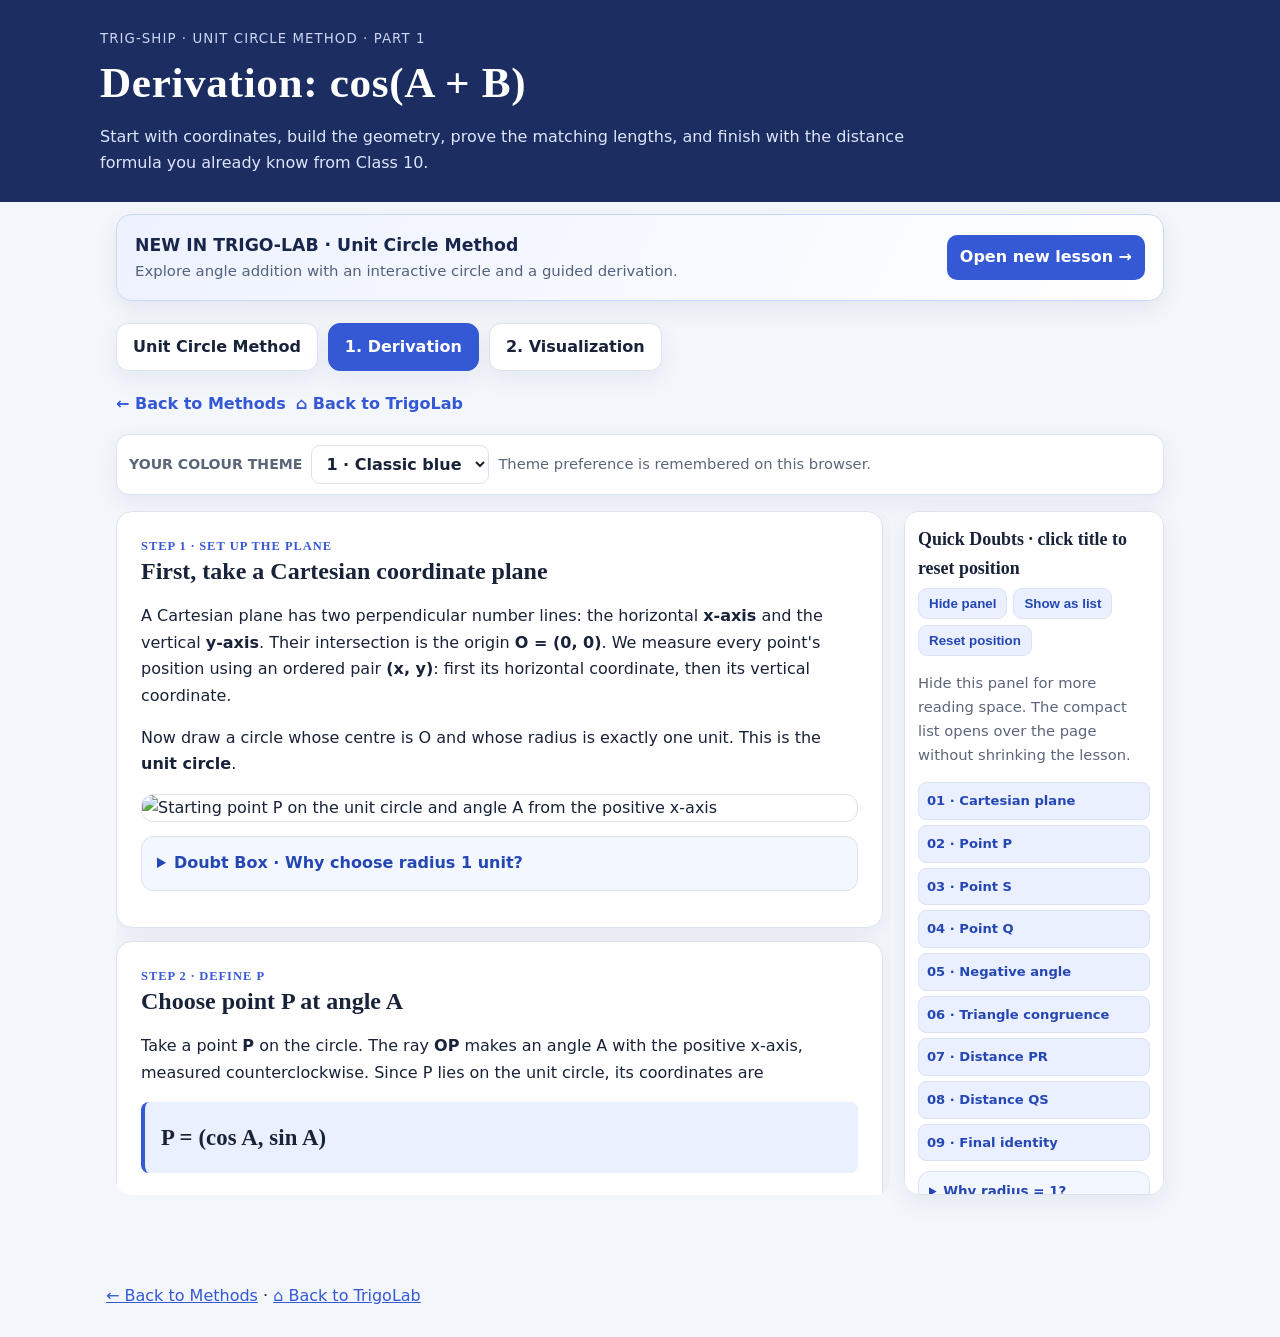
==== index.html @ 7667c270 "Add Unit Circle Method entry to TrigoLab" ====
<!doctype html><html lang="en"><head><meta charset="utf-8"><meta name="viewport" content="width=device-width,initial-scale=1"><title>Trig-Ship | Derivation of cos(A+B)</title><style>
:root{--ink:#182238;--muted:#5b667a;--line:#dce3ee;--blue:#3558d4;--red:#b51f3b;--green:#16864b;--gold:#bd8200;--paper:#fff;--bg:#f3f6fb}*{box-sizing:border-box}body{margin:0;background:var(--bg);color:var(--ink);font:16px/1.65 system-ui,Segoe UI,Arial,sans-serif}header{background:#111b31;color:white;padding:25px max(18px,calc((100vw - 1080px)/2))}header small{color:#cbd7f2;letter-spacing:.08em;text-transform:uppercase}h1{font-size:clamp(1.8rem,4vw,2.7rem);line-height:1.15;margin:7px 0}header p{max-width:850px;color:#dce5fb;margin-bottom:0}main{max-width:1080px;margin:auto;padding:22px 16px 60px}.nav{display:flex;gap:10px;flex-wrap:wrap;margin:0 0 20px}.nav a{padding:10px 16px;border:1px solid var(--line);border-radius:12px;background:white;color:var(--ink);text-decoration:none;font-weight:750}.nav a.active{background:var(--blue);color:white;border-color:var(--blue)}.panel,.step{background:white;border:1px solid var(--line);border-radius:16px;padding:clamp(16px,3vw,24px);margin:14px 0;box-shadow:0 5px 20px #15264b08}.step h2,.panel h2{margin:0 0 8px;line-height:1.3}.eyebrow{color:var(--blue);font-weight:800;font-size:.78rem;letter-spacing:.08em;text-transform:uppercase}.muted{color:var(--muted)}.formula{font:600 clamp(1.08rem,2.5vw,1.42rem)/1.9 Cambria,Georgia,serif;background:#f7f9fd;border-left:4px solid var(--blue);padding:14px 16px;border-radius:8px;overflow-wrap:anywhere;word-break:normal;white-space:normal;letter-spacing:.005em}.img{width:100%;height:auto;display:block;border:1px solid var(--line);border-radius:12px;margin:14px 0;background:white}.doubt{border:1px solid #e3bd55;border-radius:12px;margin:12px 0;background:#fffaf0;overflow:hidden}.doubt summary{padding:13px 15px;cursor:pointer;font-weight:800;color:#755000}.doubt .answer{padding:0 15px 15px}.doubt .answer p:first-child{margin-top:0}.tag{display:inline-block;padding:2px 8px;border-radius:7px;font-size:.82rem;font-weight:800;background:#eaf0ff;color:#2547b4}.grid{display:grid;grid-template-columns:1fr 1fr;gap:14px}.proof{background:#f5f8ff;border:1px solid #dce5ff;border-radius:12px;padding:15px;margin:12px 0}.good{color:#08743b;font-weight:800}.warning{background:#fff5f5;border-left:4px solid var(--red);padding:12px 15px;border-radius:8px}.next{display:flex;justify-content:space-between;gap:10px;flex-wrap:wrap;margin-top:18px}.next a{color:var(--blue);font-weight:800}.small{font-size:.92rem}@media(max-width:700px){.grid{grid-template-columns:1fr}}

/* User-selectable palettes */
:root{--bg:#f3f6fb;--paper:#fff;--ink:#182238;--muted:#5b667a;--line:#dce3ee;--accent:#3558d4;--accent-soft:#eaf0ff;--accent-ink:#2547b4;--panel-shadow:0 8px 26px #15264b10;--blue:var(--accent);--red:#b51f3b;--green:#16864b;--gold:#bd8200}
:root[data-theme="ocean"]{--bg:#edf7fb;--paper:#fff;--ink:#123042;--muted:#4b6978;--line:#cfe5ee;--accent:#087eaa;--accent-soft:#e0f5fb;--accent-ink:#075c7c;--panel-shadow:0 8px 26px #075c7c10;--blue:var(--accent);--red:#b34d73;--green:#087eaa;--gold:#b16b18}
:root[data-theme="forest"]{--bg:#f0f7f0;--paper:#fff;--ink:#20362a;--muted:#5c7162;--line:#d4e5d6;--accent:#25834a;--accent-soft:#e5f5e9;--accent-ink:#176536;--panel-shadow:0 8px 26px #17653610;--blue:var(--accent);--red:#9d3542;--green:#25834a;--gold:#b67c12}
:root[data-theme="sunset"]{--bg:#fff5ef;--paper:#fff;--ink:#422b27;--muted:#82645b;--line:#f0d8cc;--accent:#c85b36;--accent-soft:#fff0e7;--accent-ink:#963e22;--panel-shadow:0 8px 26px #963e2210;--blue:var(--accent);--red:#b64040;--green:#a85b20;--gold:#c18400}
:root[data-theme="violet"]{--bg:#f6f1ff;--paper:#fff;--ink:#2d2542;--muted:#716487;--line:#e1d7f4;--accent:#7851c8;--accent-soft:#f0e9ff;--accent-ink:#5634a0;--panel-shadow:0 8px 26px #5634a010;--blue:var(--accent);--red:#b04475;--green:#37824e;--gold:#b67b12}
:root[data-theme="midnight"]{--bg:#101827;--paper:#182337;--ink:#edf3ff;--muted:#a9b8d0;--line:#2e405d;--accent:#79a5ff;--accent-soft:#22395d;--accent-ink:#c8dcff;--panel-shadow:0 8px 26px #0005}
body{background:var(--bg);color:var(--ink)}
h1,h2,.eyebrow,.step .kicker{font-family:"Engravers MT",Georgia,serif}
header h1{letter-spacing:.015em}
.panel,.step,.card,.nav a{background:var(--paper);border-color:var(--line);box-shadow:var(--panel-shadow)}
header{background:color-mix(in srgb,var(--accent) 30%,#111b31)}
.nav a.active{background:var(--accent);border-color:var(--accent)}
.formula,.proof{background:var(--accent-soft);border-color:var(--line);color:var(--ink)}
.doubt{background:color-mix(in srgb,var(--accent-soft) 55%,var(--paper));border-color:var(--line)}
.doubt summary{color:var(--accent-ink)}
.muted,.small,.foot{color:var(--muted)}
.formula,.proof,.eq,.control{background:var(--accent-soft);border-color:var(--line);color:var(--ink)}
.tag,.nav a.active{background:var(--accent);border-color:var(--accent);color:white}
.formula{border-left-color:var(--accent)}
a{color:var(--accent)}
.themebar{display:flex;align-items:center;gap:9px;flex-wrap:wrap;margin:0 0 16px;padding:10px 12px;border:1px solid var(--line);border-radius:13px;background:var(--paper);box-shadow:var(--panel-shadow)}
.themebar label{font-size:.88rem;font-weight:800;color:var(--muted)}
.themebar select{background:var(--paper);color:var(--ink);border:1px solid var(--line);border-radius:9px;padding:8px 10px;font:inherit;font-weight:700}
.theme-dots{display:flex;gap:6px}
.theme-dot{width:20px;height:20px;border-radius:50%;border:2px solid var(--line);display:inline-block}
:root[data-theme="midnight"] header{background:#090f1b}
.doubt{background:color-mix(in srgb,var(--accent-soft) 55%,var(--paper));border-color:var(--line)}
.doubt summary{color:var(--accent-ink)}
@media(prefers-reduced-motion:no-preference){.panel,.step,.card,button,.nav a{transition:background .18s ease,border-color .18s ease,transform .18s ease}.nav a:hover{transform:translateY(-1px)}}

.lesson-layout{display:grid;grid-template-columns:minmax(0,1fr) 260px;gap:14px;align-items:start;margin-top:14px}
.lesson-chat{max-height:min(76vh,900px);overflow-y:auto;overscroll-behavior:contain;scroll-behavior:smooth;padding:0 7px 8px 0;border-radius:15px}
.lesson-chat .step{margin:0 0 13px;box-shadow:var(--panel-shadow)}
.quick-doubts{position:sticky;top:12px;background:var(--paper);border:1px solid var(--line);border-radius:15px;padding:13px;box-shadow:var(--panel-shadow);max-height:76vh;overflow-y:auto}
.quick-doubts h2{font-size:1.12rem;margin:0 0 4px;cursor:pointer}.doubt-tools{display:flex;gap:6px;flex-wrap:wrap;margin:0 0 8px}.doubt-tools button,.doubt-restore{border:1px solid var(--line);background:var(--accent-soft);color:var(--accent-ink);padding:7px 10px;border-radius:9px;font-weight:800;cursor:pointer}.doubt-restore{position:fixed;right:16px;top:12px;z-index:30;width:42px;height:42px;font-size:26px;line-height:1;padding:0;box-shadow:0 5px 22px #0002}.doubt-restore-menu{position:fixed;right:16px;top:60px;z-index:31;background:var(--paper);border:1px solid var(--line);border-radius:12px;padding:8px;box-shadow:var(--panel-shadow)}.doubt-restore-menu button{border:0;background:var(--accent-soft);color:var(--accent-ink);font-weight:800;padding:10px 12px;border-radius:8px;cursor:pointer;white-space:nowrap}.quick-doubts.is-hidden{display:none}.lesson-layout:has(.quick-doubts.is-hidden){grid-template-columns:minmax(0,1fr)}.lesson-layout:has(.quick-doubts.is-hidden) .lesson-chat{max-height:none;overflow:visible;padding-right:0}.quick-doubts.is-list{position:fixed;right:16px;bottom:62px;top:auto;z-index:19;width:min(320px,calc(100vw - 32px));max-height:65vh;box-shadow:0 12px 38px #0003}.quick-doubts.is-list .jump-links{grid-template-columns:1fr 1fr}.quick-doubts.is-list .doubt{display:none}
.quick-doubts .jump-links{display:grid;gap:5px;margin:10px 0}
.quick-doubts .jump-links a{display:block;text-decoration:none;background:var(--accent-soft);color:var(--accent-ink);border:1px solid var(--line);padding:7px 8px;border-radius:8px;font-size:.82rem;font-weight:800}
.quick-doubts .doubt{margin:8px 0}
.quick-doubts .doubt summary{padding:9px 10px;font-size:.84rem}
.quick-doubts .doubt .answer{padding:0 10px 10px;font-size:.88rem}
@media(max-width:850px){.lesson-layout{grid-template-columns:1fr}.lesson-chat{max-height:72vh}.quick-doubts{position:static;max-height:none}}

/* Study-note styling: clear algebra rules and blue identity underlines */
.identity-used{ text-decoration-line:underline; text-decoration-color:#69bfff; text-decoration-thickness:3px; text-underline-offset:5px; text-decoration-skip-ink:none; border-radius:2px; }
.identity-note{margin:10px 0 14px;padding:12px 15px;background:linear-gradient(90deg,#eaf7ff,#f8fcff);border:1px solid #b9e4ff;border-left:4px solid #62bfff;border-radius:10px;color:#173c58;line-height:1.55}
.identity-note strong{color:#12527e}.identity-note .rule{display:block;margin-top:5px;font-family:Cambria,Georgia,serif;font-size:1.08rem;font-weight:700}
.study-note{margin:10px 0;padding:12px 15px;background:var(--accent-soft);border:1px solid var(--line);border-radius:10px;line-height:1.6}
.study-note strong{display:block;margin-bottom:3px}
@media(prefers-color-scheme:dark){.identity-note{background:#142b3a;color:#e6f6ff;border-color:#285875}.identity-note strong{color:#9bdcff}}


/* V16: compact expandable identity notes inside the explanation flow */
.identity-toggle{margin:10px 0 14px;border:1px solid #b9e4ff;border-left:4px solid #62bfff;border-radius:10px;background:linear-gradient(90deg,#eef8ff,#fbfdff);color:#173c58;overflow:hidden}
.identity-toggle>summary{cursor:pointer;list-style:none;padding:11px 14px;font-weight:750;color:#12527e;display:flex;align-items:center;gap:8px}
.identity-toggle>summary::-webkit-details-marker{display:none}
.identity-toggle>summary::before{content:'＋';display:inline-grid;place-items:center;width:1.3em;height:1.3em;border-radius:50%;background:#d8f0ff;color:#12527e;font-size:.9em;flex:0 0 auto}
.identity-toggle[open]>summary::before{content:'−'}
.identity-toggle .identity-content{padding:0 14px 13px;line-height:1.55}
.identity-toggle .rule{display:block;margin:4px 0 6px;font-family:Cambria,Georgia,serif;font-size:1.08rem;font-weight:700}
@media(prefers-color-scheme:dark){.identity-toggle{background:#142b3a;color:#e6f6ff;border-color:#285875}.identity-toggle>summary{color:#9bdcff}.identity-toggle>summary::before{background:#21465d;color:#9bdcff}}
.one-pair-demo{display:inline-flex;align-items:baseline;gap:.12em;padding:0 .12em;border-radius:4px;position:relative;cursor:help;white-space:nowrap}
.one-pair-demo .one-term{position:relative;display:inline-block;border-radius:3px;transition:background .15s, color .15s}
.one-pair-demo:hover .one-term,.one-pair-demo:focus .one-term{background:#dff3ff;color:#123b58;outline:1px solid #76c8f4}
.one-pair-demo::after{content:' ';position:absolute;left:.1em;right:.1em;top:-.24em;height:.18em;border-top:1px solid #52aee8;border-left:1px solid #52aee8;border-right:1px solid #52aee8;border-radius:5px 5px 0 0;opacity:0;pointer-events:none;transition:opacity .15s}
.one-pair-demo:hover::after,.one-pair-demo:focus::after{opacity:1}
.one-pair-hint{display:none;font-size:.82rem;color:#28668d;margin-left:.4em}
.one-pair-demo:hover + .one-pair-hint,.one-pair-demo:focus + .one-pair-hint{display:inline}
@media(prefers-color-scheme:dark){.one-pair-demo:hover .one-term,.one-pair-demo:focus .one-term{background:#23485e;color:#e6f6ff}.one-pair-demo::after{border-color:#8ed7ff}}

</style></head><body><header><small>Trig-Ship · Unit Circle Method · Part 1</small><h1>Derivation: cos(A + B)</h1><p>Start with coordinates, build the geometry, prove the matching lengths, and finish with the distance formula you already know from Class 10.</p></header><div style="max-width:1080px;margin:0 auto;padding:12px 16px 0"><a href="trigship_unit_circle_method/index.html" style="display:flex;align-items:center;justify-content:space-between;gap:14px;flex-wrap:wrap;padding:16px 18px;border:1px solid #c9d7ff;border-radius:15px;background:linear-gradient(115deg,#edf2ff,#fff);color:#17264a;text-decoration:none;box-shadow:0 8px 24px #15264b12"><span><strong style="display:block;font-size:1.08rem">NEW IN TRIGO-LAB · Unit Circle Method</strong><span style="display:block;color:#52617d;font-size:.93rem">Explore angle addition with an interactive circle and a guided derivation.</span></span><span style="background:#3558d4;color:#fff;border-radius:10px;padding:9px 13px;font-weight:800;white-space:nowrap">Open new lesson →</span></a></div><main><nav class="nav"><a href="../index.html">Unit Circle Method</a><a class="active" href="index.html">1. Derivation</a><a href="../visualization/index.html">2. Visualization</a></nav><div style="display:flex;gap:10px;flex-wrap:wrap;margin:12px 0 16px"><a href="../index.html" style="font-weight:800;text-decoration:none">← Back to Methods</a><a href="../../index.html" style="font-weight:800;text-decoration:none">⌂ Back to TrigoLab</a></div><div class="themebar" role="group" aria-label="Choose website colour theme"><label for="themeSelect">YOUR COLOUR THEME</label><select id="themeSelect"><option value="classic">1 · Classic blue</option><option value="ocean">2 · Ocean</option><option value="forest">3 · Forest</option><option value="sunset">4 · Sunset</option><option value="violet">5 · Violet</option></select><span class="muted small">Theme preference is remembered on this browser.</span></div>
<div class="lesson-layout"><div class="lesson-chat" aria-label="Scrollable derivation explanation"><section class="step" id="step-1"><div class="eyebrow">Step 1 · Set up the plane</div><h2>First, take a Cartesian coordinate plane</h2><p>A Cartesian plane has two perpendicular number lines: the horizontal <b>x-axis</b> and the vertical <b>y-axis</b>. Their intersection is the origin <b>O = (0, 0)</b>. We measure every point's position using an ordered pair <b>(x, y)</b>: first its horizontal coordinate, then its vertical coordinate.</p><p>Now draw a circle whose centre is O and whose radius is exactly one unit. This is the <b>unit circle</b>.</p><img class="img" src="images/01-start.png" alt="Starting point P on the unit circle and angle A from the positive x-axis"><details class="doubt"><summary>Doubt Box · Why choose radius 1 unit?</summary><div class="answer"><p>For an angle θ, the right-triangle definitions are</p><div class="formula">cos θ = adjacent side / hypotenuse<br>sin θ = opposite side / hypotenuse</div><p>On a circle, the radius is the hypotenuse of the right triangle formed by a point and its perpendicular projection onto the x-axis. If we choose radius r = 1, then</p><div class="formula">cos θ = x / 1 = x &nbsp; and &nbsp; sin θ = y / 1 = y</div><p>So the point on the circle can be written directly as <b>(cos θ, sin θ)</b>. If the radius were 5, for example, the point would instead have coordinates (5 cos θ, 5 sin θ); we would need to divide by 5 to recover sine and cosine. Choosing 1 removes that extra factor and makes calculations simpler. The radius is not required to be 1 for trigonometry to exist; it is chosen because it makes the coordinate connection especially clean.</p></div></details></section>
<section class="step" id="step-2"><div class="eyebrow">Step 2 · Define P</div><h2>Choose point P at angle A</h2><p>Take a point <b>P</b> on the circle. The ray <b>OP</b> makes an angle A with the positive x-axis, measured counterclockwise. Since P lies on the unit circle, its coordinates are</p><div class="formula">P = (cos A, sin A)</div><p>That means its horizontal position is cos A and its vertical position is sin A.</p></section>
<section class="step" id="step-3"><div class="eyebrow">Step 3 · Define S</div><h2>The reference point S = (1, 0)</h2><p>Let S be the point where the circle meets the positive x-axis. It is one radius to the right of the origin. Therefore its coordinates are <b>S = (1, 0)</b>. Its angle from the positive x-axis is 0°.</p><div class="formula">S = (cos 0°, sin 0°) = (1, 0)</div><details class="doubt"><summary>Doubt Box · Why is S's coordinate (1, 0)?</summary><div class="answer"><p>S is on the horizontal axis, so its vertical coordinate is 0. It is exactly one radius to the right of O, and the radius is 1, so its horizontal coordinate is 1. Hence S = (1, 0).</p></div></details></section>
<section class="step" id="step-4"><div class="eyebrow">Step 4 · Add angle B</div><h2>Rotate from ray OP by another angle B</h2><p>Starting from ray OP, turn farther counterclockwise through angle B. The new ray makes total angle <b>A + B</b> with the positive x-axis. Call its point on the circle <b>Q</b>.</p><img class="img" src="images/02-add-Q.png" alt="Point Q on the circle at angle A plus B"><div class="formula">Q = (cos(A + B), sin(A + B))</div><details class="doubt"><summary>Doubt Box · Why does Q use A + B?</summary><div class="answer"><p>The first turn from the x-axis to OP is A. The second turn starts at OP and adds B more. The total turn from the x-axis is therefore A + B. Every point on the unit circle at angle θ has coordinates (cos θ, sin θ), so substituting θ = A + B gives Q = (cos(A+B), sin(A+B)). This is the coordinate definition of Q, not yet the addition formula we are trying to prove.</p></div></details></section>
<section class="step" id="step-5"><div class="eyebrow">Read the diagram · 03 — Why the angle is −B</div><h2>Define R by turning clockwise through B</h2><p>From the positive x-axis, turn clockwise by angle B. Clockwise angles are negative under the usual convention, so this ray has angle <b>−B</b>. Let its point on the circle be <b>R</b>.</p><img class="img" src="images/06-user-angle-map.png" alt="Points P Q R and S, with angles A, B and negative B marked"><div class="formula">R = (cos(−B), sin(−B)) = (cos B, −sin B)</div><p class="muted">The last equality uses the even/odd properties: cosine does not change sign when the angle changes sign, while sine does.</p><p><b>Read the marked diagram:</b> the red clockwise arc is not decoration. It records the direction from the positive x-axis to OR. Because that turn is clockwise, its signed angle is −B; therefore R lies at the reflected angle below the x-axis, with coordinates (cos B, −sin B).</p><details class="doubt"><summary>Doubt Box · Why use −B here?</summary><div class="answer"><p>We need the angle between OP and OR to be A + B. OP points at angle A, while OR points at angle −B. The angular separation is A − (−B) = A + B. This makes the angle between OP and OR match the angle between OQ and OS, which is (A+B) − 0 = A+B. That matching angle is the key to proving the triangles congruent.</p></div></details></section>
<section class="step" id="angle-map"><div class="eyebrow">Read the angle map</div><h2>One picture, four important points</h2>
<p>This is the marked diagram for the same construction. The centre is always <b>O = (0, 0)</b>.</p>
<img class="img" src="images/03-angles-and-shaded-angle.png" alt="Annotated unit circle showing P, Q, R, S and angles A, B and negative B" style="display:block;width:100%;height:auto;max-width:1000px;margin:16px auto;border:1px solid var(--line);border-radius:12px">
<ul><li><b>Blue/green A:</b> start at the positive x-axis and turn anticlockwise by A to reach P.</li><li><b>Red −B direction:</b> from the positive x-axis turn clockwise by B to reach R. So the signed angle is −B.</li><li><b>Q:</b> turn anticlockwise by A, then continue by B. The final angle is A+B.</li><li><b>Coordinates follow the points:</b> P = (cos A, sin A), Q = (cos(A+B), sin(A+B)), and R = (cos(−B), sin(−B)).</li></ul>
<p class="muted">The arcs show direction and angle; the radius lines show which point belongs to each angle. Keep these two ideas separate while reading the diagram.</p>

<section class="step" id="step-6"><div class="eyebrow">Step 6 · Apply the distance formula</div><h2>Find the square of PR</h2><img class="img" src="images/04-distance-construction.png" alt="The same unit circle highlighting chord PR in yellow and chord QS in red"><p>In this diagram, the <b>yellow segment PR</b> and the <b>red segment QS</b> are the two lengths we compare. The yellow triangle is OPR and the red triangle is OQS. The blue hatching is only a visual highlight; we do not calculate its area.</p><p>For points (x₁, y₁) and (x₂, y₂), the squared-distance formula is:</p><div class="formula">d² = (x₂ − x₁)² + (y₂ − y₁)²</div><div class="study-note"><strong>How to read this formula</strong>Subtract the x-coordinates and square the result. Then subtract the y-coordinates and square that result. Add the two squares. Because we need to compare PR and QS, we use squared lengths directly—no square roots are needed.</div><p>Because the triangles prove that <b>PR = QS</b>, their squares are also equal: <b>PR² = QS²</b>. So we can work entirely with squared lengths. No square-root sign is needed anywhere in this derivation.</p><p>Here P = (cos A, sin A) and R = (cos B, −sin B). Therefore</p><div class="formula">PR² = (cos A − cos B)² + (sin A + sin B)²</div><p>Expand both squares:</p><div class="identity-note"><strong>Identity used · Square of a difference</strong><span class="rule">(a − b)² = a² − 2ab + b²</span><span>Here, a = cos A and b = cos B.</span></div><details class="identity-toggle"><summary>Identity used · Square of a sum (click to expand)</summary><div class="identity-content"><span class="rule">(a + b)² = a² + 2ab + b²</span><span>Here, a = sin A and b = sin B. Open this only when you need to check how the middle term +2ab appears.</span></div></details><div class="formula">= cos²A − 2cosA cosB + cos²B<br>+ sin²A + 2sinA sinB + sin²B</div><div class="identity-note"><strong>Identity used · Pythagorean identity</strong><span class="rule">sin²θ + cos²θ = 1</span><span>For angle A, cos²A + sin²A = 1. For angle B, cos²B + sin²B = 1. The light-blue underlines mark exactly the two groups being replaced by 1.</span></div><div class="formula">PR² = <span class="identity-used">(cos²A + sin²A)</span> + <span class="identity-used">(cos²B + sin²B)</span><br>− 2cosA cosB + 2sinA sinB<br>= <span class="one-pair-demo" tabindex="0" aria-label="Hover to connect the two 1 terms"><span class="one-term">1</span> + <span class="one-term">1</span></span><span class="one-pair-hint">Both highlighted 1s add to 2.</span> − 2cosA cosB + 2sinA sinB<br>= 2 − 2(cosA cosB − sinA sinB)<br><span class="muted small">Hover over the two 1s (or focus them with the keyboard) to see which constants combine to make 2.</span></div></section>
<section class="step" id="step-7"><div class="eyebrow">Step 7 · The matching triangles</div><h2>Why triangles OPR and OQS are congruent</h2><p>Focus on triangles <b>OPR</b> and <b>OQS</b>. In this image, the red shading highlights triangle OQS; it is not an area calculation. The equal included angles are established from the directions of the rays and the chosen angle range, not from the shading itself.</p><img class="img" src="images/05-isolated-triangles.png" alt="The two triangles used for the congruence and equal-chord argument"><div class="proof"><p><b>1. OP = OQ = 1</b> because both are radii of the same unit circle.</p><p><b>2. OR = OS = 1</b> for the same reason.</p><p><b>3. ∠POR = ∠QOS = 360° − (A + B) (for the angle range shown).</b> The directed angular difference between OP (direction A) and OR (direction −B) is A−(−B)=A+B. Similarly, the directed difference between OQ (direction A+B) and OS (direction 0) is A+B. In the specific diagram range used here, A+B is greater than 180°, so each triangle’s smaller interior angle is 360°−(A+B). The two included interior angles are therefore equal.</p><p class="good">Two sides and the included angle are equal, so △OPR ≅ △OQS by SAS (Side–Angle–Side).</p></div><p>Corresponding sides of congruent triangles are equal. The side PR corresponds to QS, therefore</p><div class="formula">PR = QS &nbsp; ⇒ &nbsp; PR² = QS²</div><details class="doubt"><summary>Doubt Box · Which theorem is this?</summary><div class="answer"><p>The congruence test is called <b>SAS (Side–Angle–Side)</b>: two sides and the angle between those two sides match. After triangles are proved congruent, we use the result often written as <b>CPCTC</b> — corresponding parts of congruent triangles are congruent. This is why PR = QS. We do not use “same area” to infer equal sides; equal area alone would not prove that two sides are equal.</p></div></details></section>
<section class="step" id="step-8"><div class="eyebrow">Step 8 · Find the square of QS</div><h2>Use Q and S to find QS</h2><p>Q = (cos(A+B), sin(A+B)) and S = (1,0). Use the squared-distance formula directly:</p><div class="formula">QS² = (cos(A+B) − 1)² + (sin(A+B) − 0)²<br>= (cos(A+B) − 1)² + sin²(A+B)<br>= cos²(A+B) − 2cos(A+B) + 1 + sin²(A+B)</div><div class="identity-note"><strong>Identity used · Square of a difference</strong><span class="rule">(a − b)² = a² − 2ab + b²</span><span>Here, a = cos(A+B) and b = 1. That gives cos²(A+B) − 2cos(A+B) + 1.</span></div><div class="identity-note"><strong>Identity used · Pythagorean identity</strong><span class="rule">sin²θ + cos²θ = 1</span><span>Here θ = A + B, so cos²(A+B) + sin²(A+B) = 1. The blue underline marks the sine-and-cosine pair that becomes 1.</span></div><div class="formula">QS² = <span class="identity-used">(cos²(A+B) + sin²(A+B))</span> − 2cos(A+B) + 1<br>= 1 − 2cos(A+B) + 1<br>= 2 − 2cos(A+B)</div></section>
<section class="step" id="step-9"><div class="eyebrow">Step 9 · Match the distances</div><h2>The cosine addition formula appears</h2><p>We already proved PR² = QS². Substitute the two expressions:</p><div class="formula">2 − 2(cosA cosB − sinA sinB) = 2 − 2cos(A+B)</div><p>Subtract 2 from both sides and divide both sides by −2:</p><div class="study-note"><strong>Algebra move</strong>Both sides contain 2. Subtracting 2 removes it; dividing both sides by −2 isolates the bracket containing the expression we want.</div><div class="formula">cosA cosB − sinA sinB = cos(A+B)</div><p class="good" style="font-size:1.25rem">∴ cos(A + B) = cos A cos B − sin A sin B</p><p>That is the cosine addition identity, derived using only the unit circle, SAS congruence, and the Class 10 distance formula.</p><div class="warning"><b>Careful:</b> We have derived the cosine addition formula here. The sine addition formula, sin(A+B) = sinA cosB + cosA sinB, is a separate next derivation; it should not be claimed as proved by this page alone.</div><div class="next"><a href="../index.html">← Unit Circle Method menu</a><a href="../visualization/index.html">Go to interactive visualization →</a></div></section>
</div><aside class="quick-doubts" aria-label="Quick doubt navigator">
<h2 id="doubtHome" title="Click to restore the default right-side position">Quick Doubts · click title to reset position</h2><div class="doubt-tools"><button type="button" id="hideDoubts">Hide panel</button><button type="button" id="listDoubts">Show as list</button><button type="button" id="resetDoubts">Reset position</button></div><p class="muted small">Hide this panel for more reading space. The compact list opens over the page without shrinking the lesson.</p>
<div class="jump-links">
<a href="#step-1">01 · Cartesian plane</a><a href="#step-2">02 · Point P</a><a href="#step-3">03 · Point S</a><a href="#step-4">04 · Point Q</a><a href="#step-5">05 · Negative angle</a><a href="#step-6">06 · Triangle congruence</a><a href="#step-7">07 · Distance PR</a><a href="#step-8">08 · Distance QS</a><a href="#step-9">09 · Final identity</a>
</div>
<details class="doubt"><summary>Why radius = 1?</summary><div class="answer"><p>Because the hypotenuse becomes 1. Then cos θ = x/1 = x and sin θ = y/1 = y, so the point coordinates are directly (cos θ, sin θ).</p></div></details>
<details class="doubt"><summary>Why is R at −B?</summary><div class="answer"><p>Clockwise angles are negative. R is B clockwise from the positive x-axis, so its angle is −B and its coordinates are (cos(−B), sin(−B)) = (cos B, −sin B).</p></div></details>
<details class="doubt"><summary>Why are the triangles congruent?</summary><div class="answer"><p>OP = OQ = 1 and OR = OS = 1. The included interior angles match for the displayed range, so SAS gives △OPR ≅ △OQS and PR = QS.</p></div></details>
<details class="doubt"><summary>Why square the distances?</summary><div class="answer"><p>We already know PR = QS, so PR² = QS². The squared-distance formula lets us compare them directly without introducing square roots.</p></div></details>
</aside><button type="button" id="restoreDoubts" class="doubt-restore" aria-label="Quick Doubts menu" title="Quick Doubts options" hidden>⋮</button><div id="doubtRestoreMenu" class="doubt-restore-menu" hidden><button type="button" id="showDoubts">Show Quick Doubts</button></div></div>
</main><script>
(()=>{const panel=document.querySelector(".quick-doubts"),hide=document.getElementById("hideDoubts"),list=document.getElementById("listDoubts"),reset=document.getElementById("resetDoubts"),dots=document.getElementById("restoreDoubts"),menu=document.getElementById("doubtRestoreMenu"),show=document.getElementById("showDoubts"),home=document.getElementById("doubtHome");if(!panel)return;function defaultPosition(){panel.classList.remove("is-hidden","is-list");panel.style.position="";panel.style.right="";panel.style.bottom="";panel.style.top="";panel.style.width="";panel.style.maxHeight="";dots.hidden=true;menu.hidden=true;}hide.addEventListener("click",()=>{panel.classList.add("is-hidden");dots.hidden=false;menu.hidden=true;});dots.addEventListener("click",()=>{menu.hidden=!menu.hidden;});show.addEventListener("click",()=>{panel.classList.remove("is-hidden");panel.classList.add("is-list");dots.hidden=true;menu.hidden=true;});list.addEventListener("click",()=>{panel.classList.remove("is-hidden");panel.classList.add("is-list");dots.hidden=true;menu.hidden=true;});reset.addEventListener("click",defaultPosition);home.addEventListener("click",defaultPosition);document.addEventListener("click",e=>{if(!menu.contains(e.target)&&e.target!==dots)menu.hidden=true;});})();

(()=>{const root=document.documentElement,sel=document.getElementById('themeSelect');if(!sel)return;let saved='classic';try{saved=localStorage.getItem('trigship-theme')||'classic'}catch(e){}const valid=['classic','ocean','forest','sunset','violet'];if(!valid.includes(saved))saved='classic';function apply(v){root.dataset.theme=v==='classic'?'classic':v;sel.value=v;try{localStorage.setItem('trigship-theme',v)}catch(e){}}apply(saved);sel.addEventListener('change',()=>apply(sel.value));})();
</script><p style="margin:28px auto;max-width:1100px;padding:0 16px"><a href="../index.html">← Back to Methods</a> · <a href="../../index.html">⌂ Back to TrigoLab</a></p></body></html>
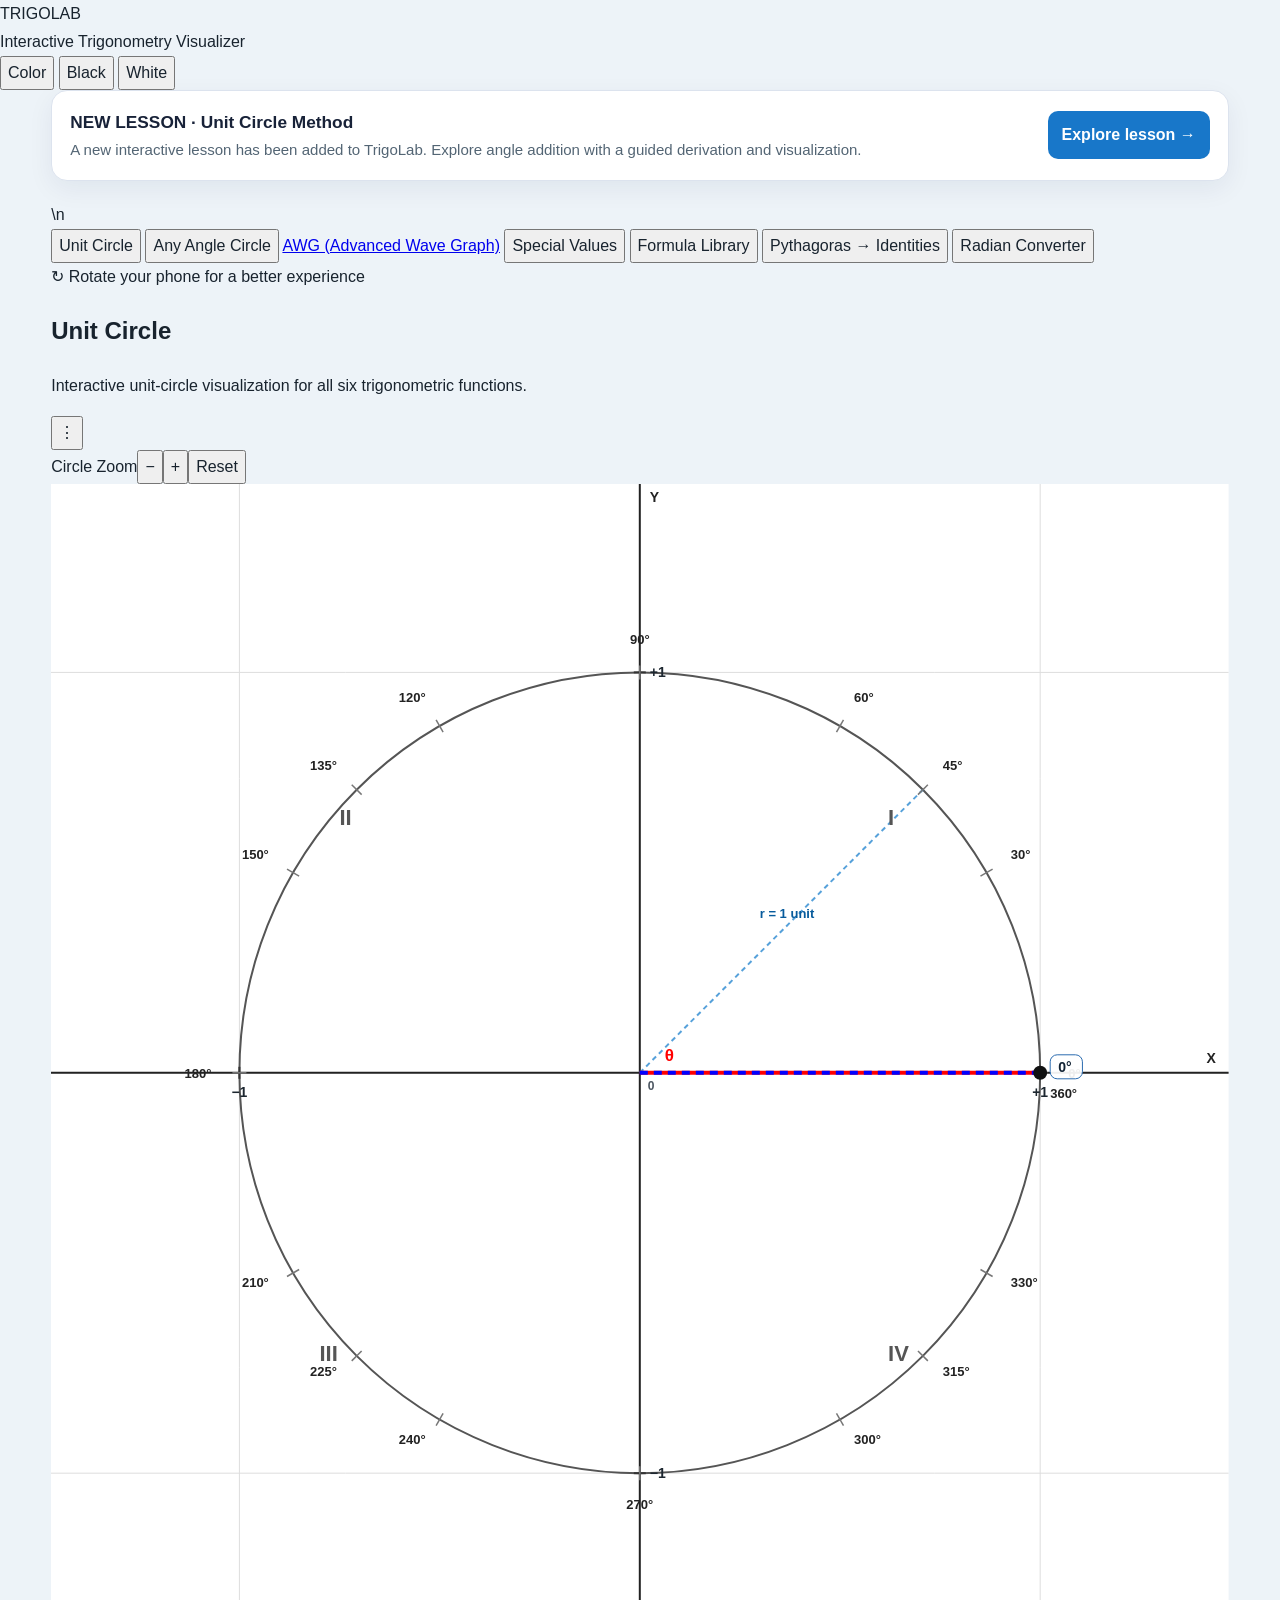
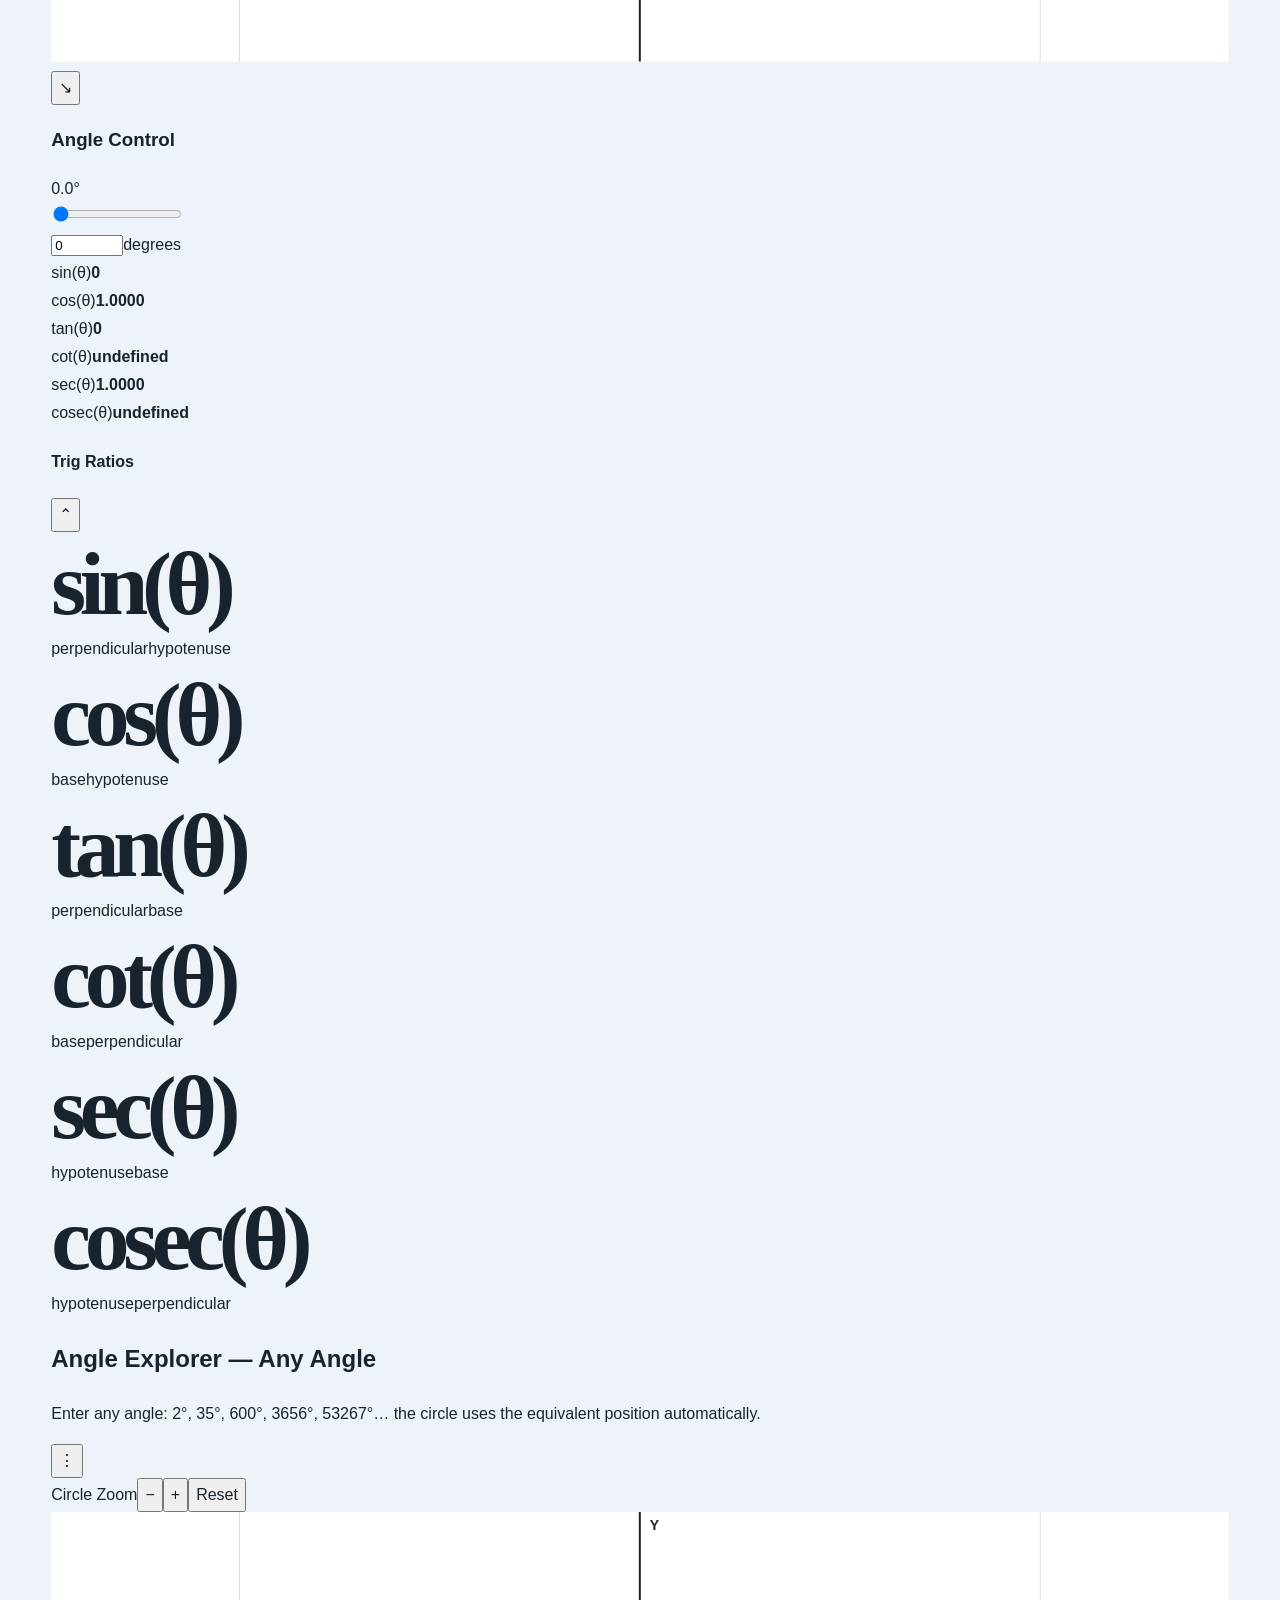
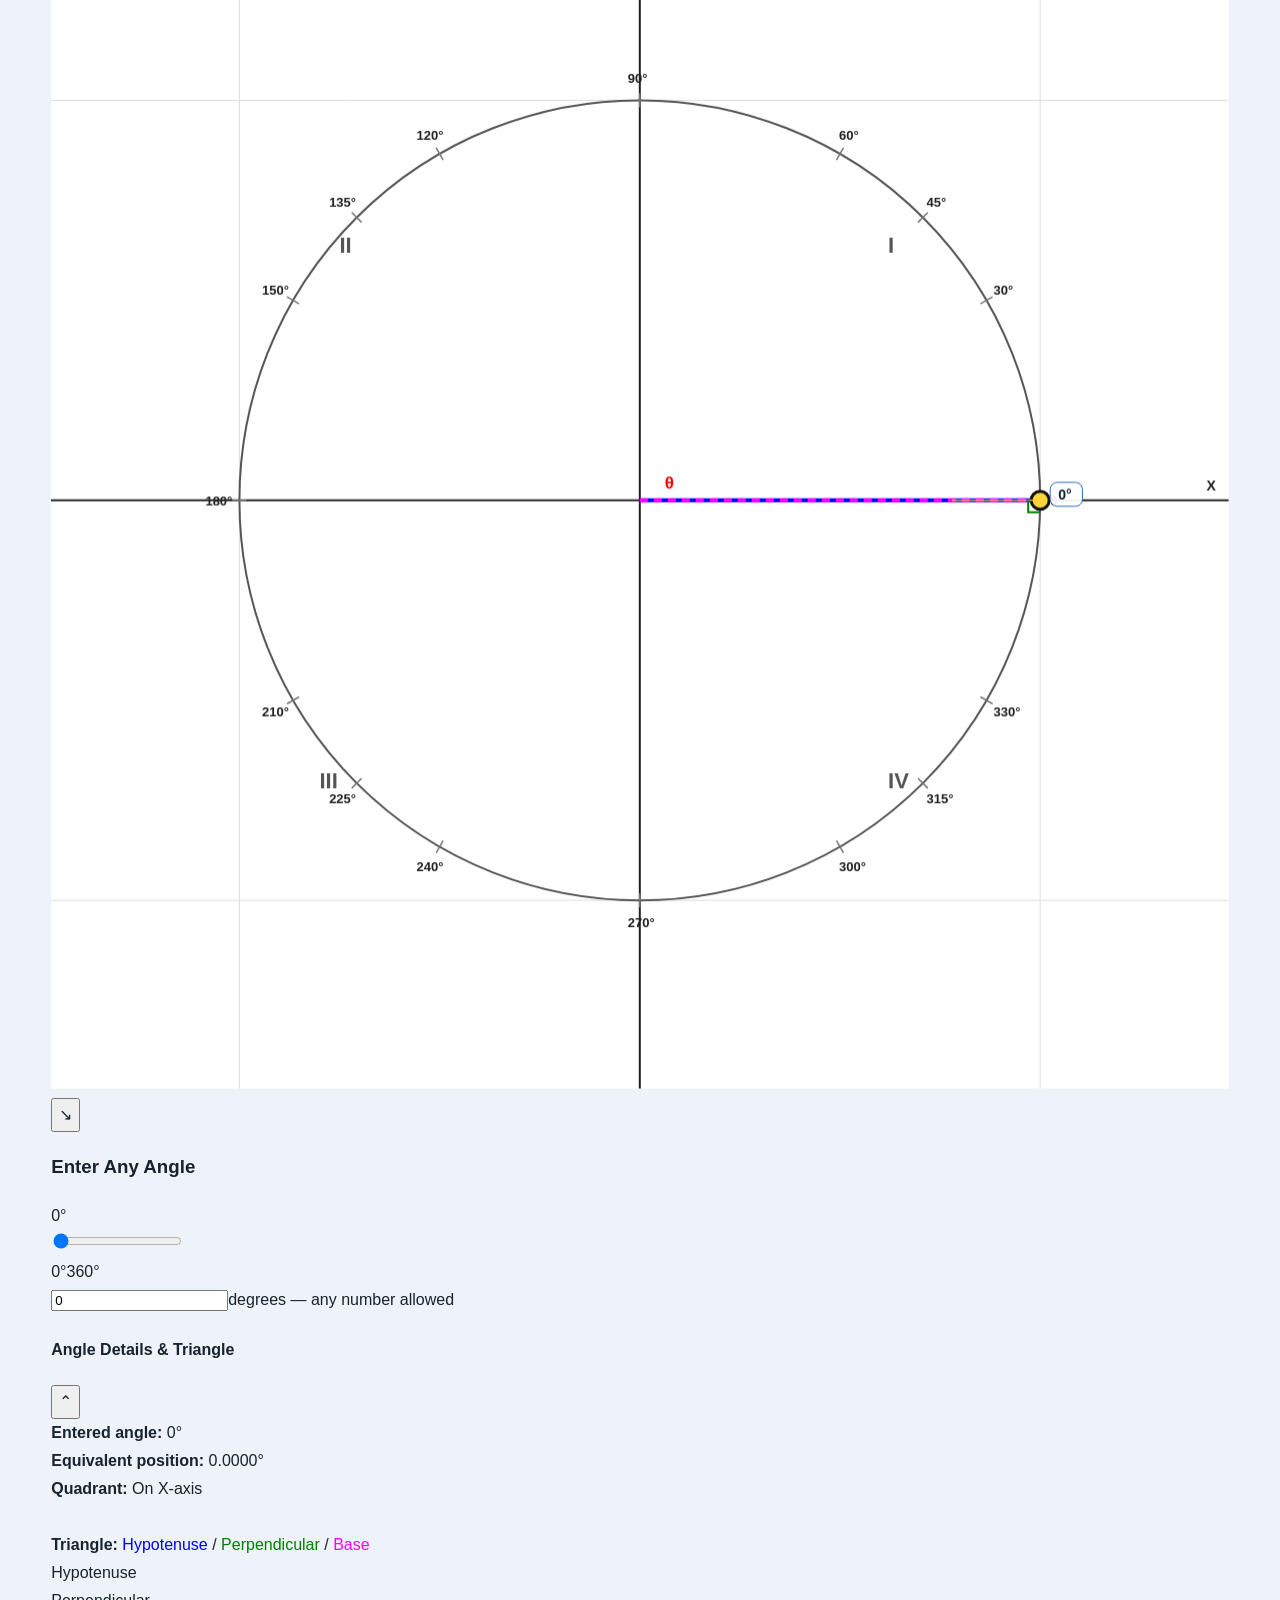
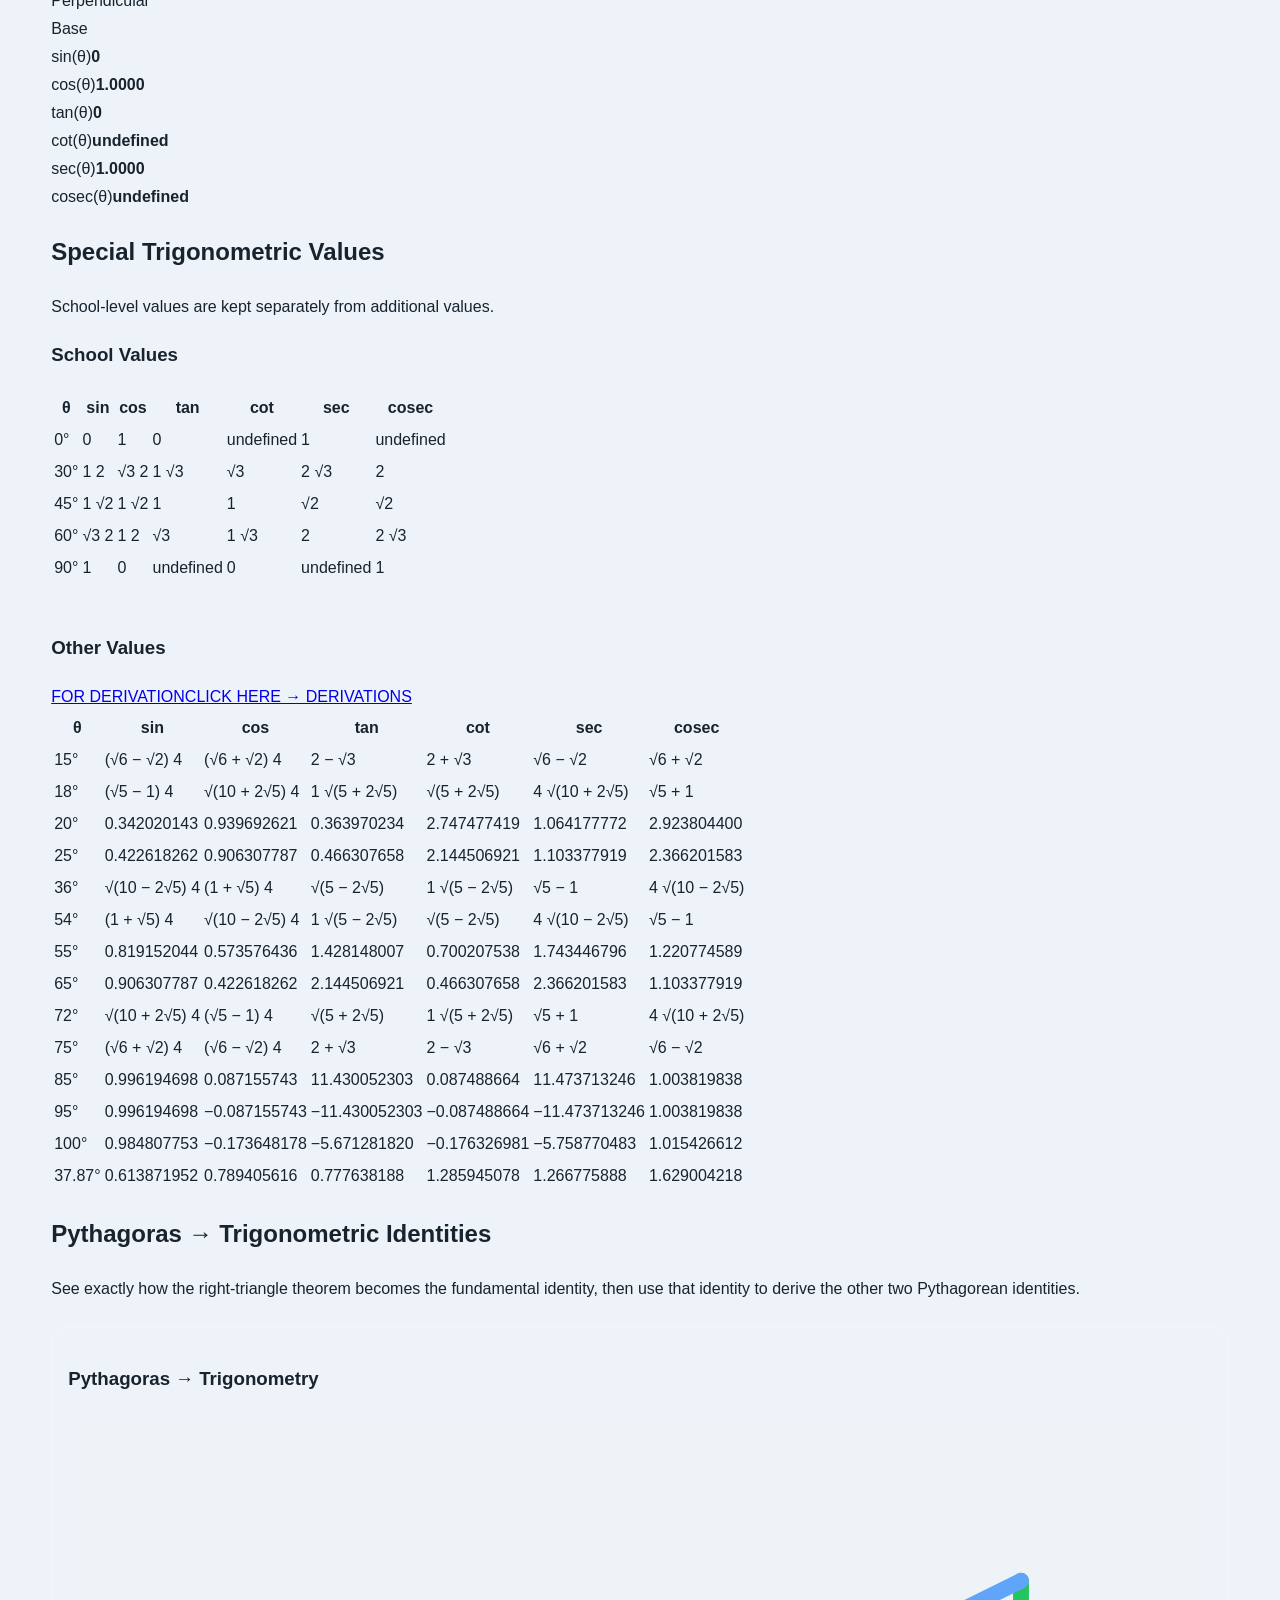
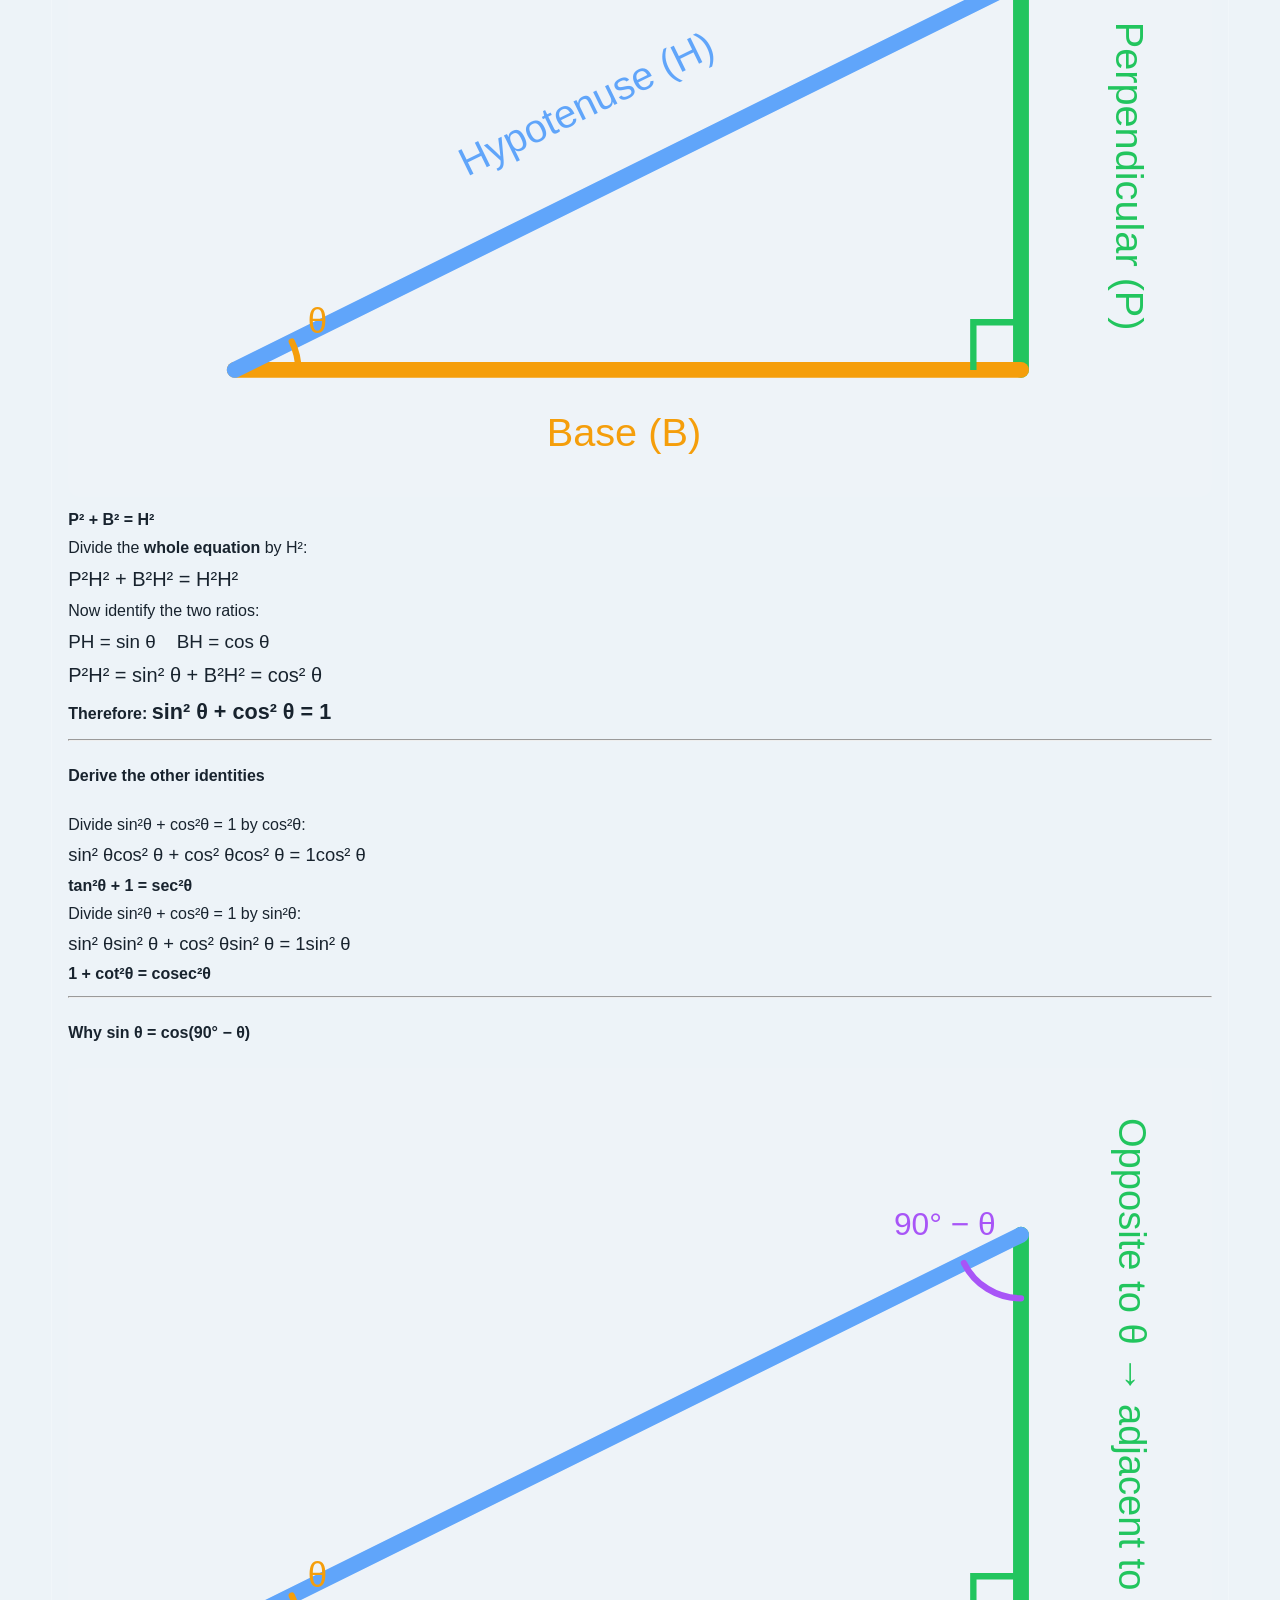
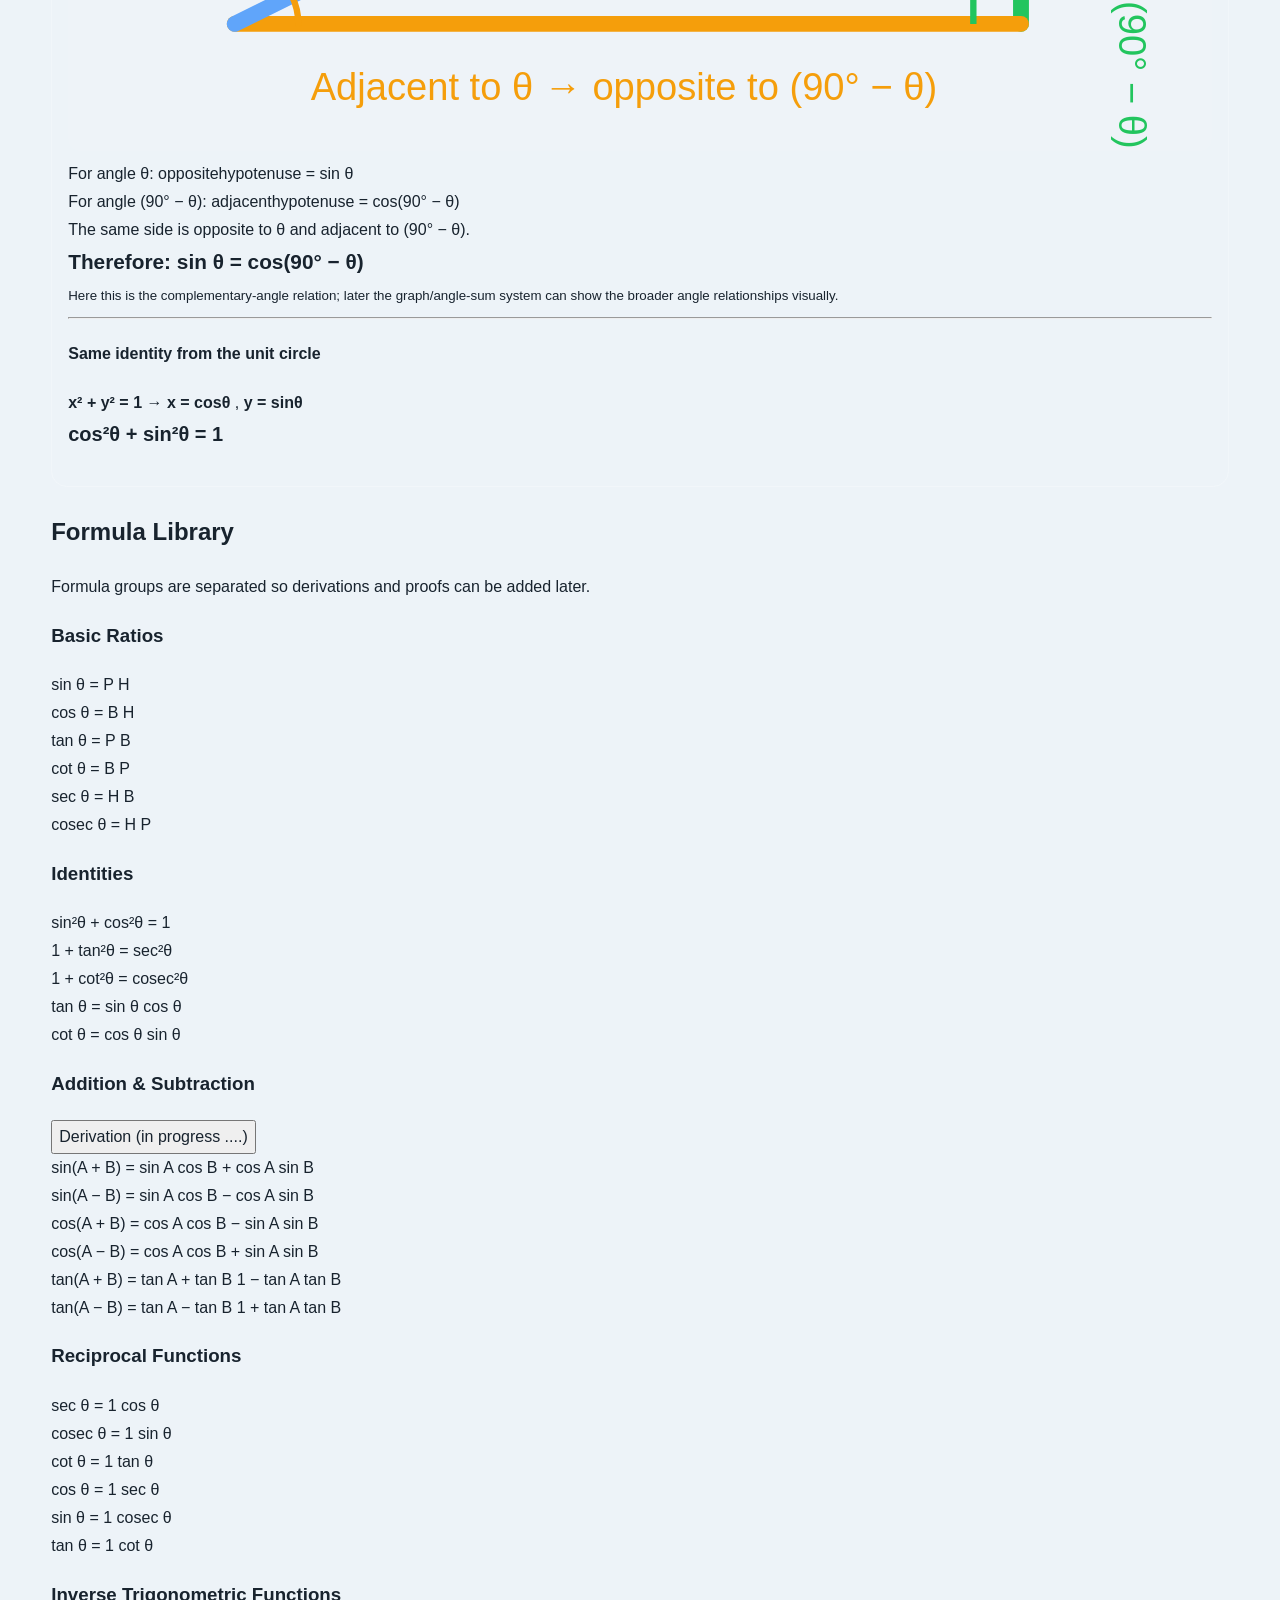
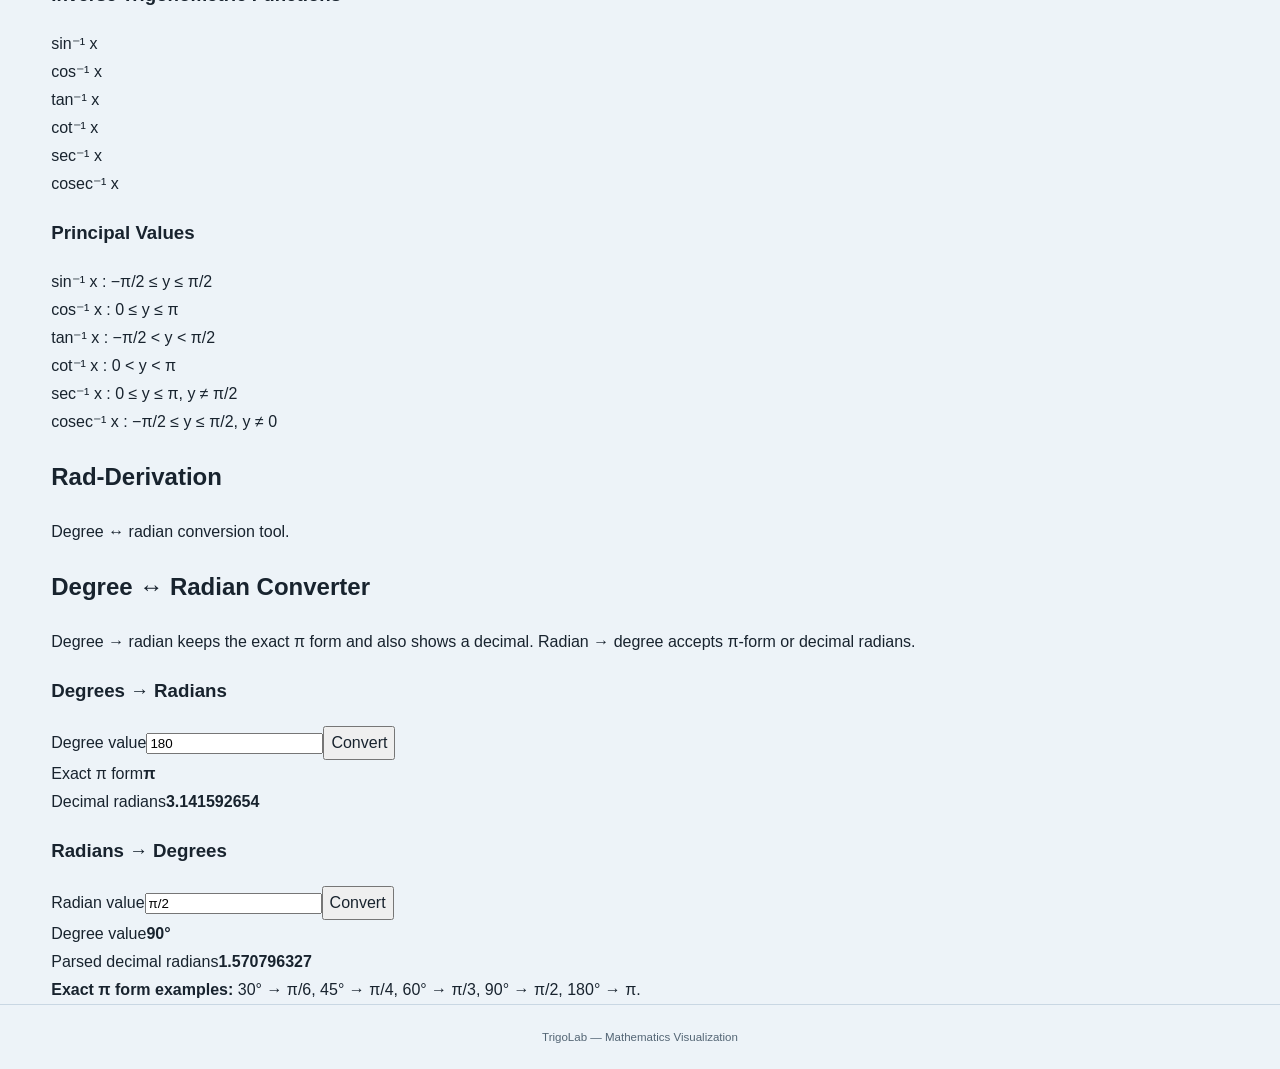
==== commit 7bd47017: "Restore TrigoLab homepage and integrate Unit Circle Method" ====
--- a/index.html
+++ b/index.html
@@ -1,104 +1,48 @@
-<!doctype html><html lang="en"><head><meta charset="utf-8"><meta name="viewport" content="width=device-width,initial-scale=1"><title>Trig-Ship | Derivation of cos(A+B)</title><style>
-:root{--ink:#182238;--muted:#5b667a;--line:#dce3ee;--blue:#3558d4;--red:#b51f3b;--green:#16864b;--gold:#bd8200;--paper:#fff;--bg:#f3f6fb}*{box-sizing:border-box}body{margin:0;background:var(--bg);color:var(--ink);font:16px/1.65 system-ui,Segoe UI,Arial,sans-serif}header{background:#111b31;color:white;padding:25px max(18px,calc((100vw - 1080px)/2))}header small{color:#cbd7f2;letter-spacing:.08em;text-transform:uppercase}h1{font-size:clamp(1.8rem,4vw,2.7rem);line-height:1.15;margin:7px 0}header p{max-width:850px;color:#dce5fb;margin-bottom:0}main{max-width:1080px;margin:auto;padding:22px 16px 60px}.nav{display:flex;gap:10px;flex-wrap:wrap;margin:0 0 20px}.nav a{padding:10px 16px;border:1px solid var(--line);border-radius:12px;background:white;color:var(--ink);text-decoration:none;font-weight:750}.nav a.active{background:var(--blue);color:white;border-color:var(--blue)}.panel,.step{background:white;border:1px solid var(--line);border-radius:16px;padding:clamp(16px,3vw,24px);margin:14px 0;box-shadow:0 5px 20px #15264b08}.step h2,.panel h2{margin:0 0 8px;line-height:1.3}.eyebrow{color:var(--blue);font-weight:800;font-size:.78rem;letter-spacing:.08em;text-transform:uppercase}.muted{color:var(--muted)}.formula{font:600 clamp(1.08rem,2.5vw,1.42rem)/1.9 Cambria,Georgia,serif;background:#f7f9fd;border-left:4px solid var(--blue);padding:14px 16px;border-radius:8px;overflow-wrap:anywhere;word-break:normal;white-space:normal;letter-spacing:.005em}.img{width:100%;height:auto;display:block;border:1px solid var(--line);border-radius:12px;margin:14px 0;background:white}.doubt{border:1px solid #e3bd55;border-radius:12px;margin:12px 0;background:#fffaf0;overflow:hidden}.doubt summary{padding:13px 15px;cursor:pointer;font-weight:800;color:#755000}.doubt .answer{padding:0 15px 15px}.doubt .answer p:first-child{margin-top:0}.tag{display:inline-block;padding:2px 8px;border-radius:7px;font-size:.82rem;font-weight:800;background:#eaf0ff;color:#2547b4}.grid{display:grid;grid-template-columns:1fr 1fr;gap:14px}.proof{background:#f5f8ff;border:1px solid #dce5ff;border-radius:12px;padding:15px;margin:12px 0}.good{color:#08743b;font-weight:800}.warning{background:#fff5f5;border-left:4px solid var(--red);padding:12px 15px;border-radius:8px}.next{display:flex;justify-content:space-between;gap:10px;flex-wrap:wrap;margin-top:18px}.next a{color:var(--blue);font-weight:800}.small{font-size:.92rem}@media(max-width:700px){.grid{grid-template-columns:1fr}}
-
-/* User-selectable palettes */
-:root{--bg:#f3f6fb;--paper:#fff;--ink:#182238;--muted:#5b667a;--line:#dce3ee;--accent:#3558d4;--accent-soft:#eaf0ff;--accent-ink:#2547b4;--panel-shadow:0 8px 26px #15264b10;--blue:var(--accent);--red:#b51f3b;--green:#16864b;--gold:#bd8200}
-:root[data-theme="ocean"]{--bg:#edf7fb;--paper:#fff;--ink:#123042;--muted:#4b6978;--line:#cfe5ee;--accent:#087eaa;--accent-soft:#e0f5fb;--accent-ink:#075c7c;--panel-shadow:0 8px 26px #075c7c10;--blue:var(--accent);--red:#b34d73;--green:#087eaa;--gold:#b16b18}
-:root[data-theme="forest"]{--bg:#f0f7f0;--paper:#fff;--ink:#20362a;--muted:#5c7162;--line:#d4e5d6;--accent:#25834a;--accent-soft:#e5f5e9;--accent-ink:#176536;--panel-shadow:0 8px 26px #17653610;--blue:var(--accent);--red:#9d3542;--green:#25834a;--gold:#b67c12}
-:root[data-theme="sunset"]{--bg:#fff5ef;--paper:#fff;--ink:#422b27;--muted:#82645b;--line:#f0d8cc;--accent:#c85b36;--accent-soft:#fff0e7;--accent-ink:#963e22;--panel-shadow:0 8px 26px #963e2210;--blue:var(--accent);--red:#b64040;--green:#a85b20;--gold:#c18400}
-:root[data-theme="violet"]{--bg:#f6f1ff;--paper:#fff;--ink:#2d2542;--muted:#716487;--line:#e1d7f4;--accent:#7851c8;--accent-soft:#f0e9ff;--accent-ink:#5634a0;--panel-shadow:0 8px 26px #5634a010;--blue:var(--accent);--red:#b04475;--green:#37824e;--gold:#b67b12}
-:root[data-theme="midnight"]{--bg:#101827;--paper:#182337;--ink:#edf3ff;--muted:#a9b8d0;--line:#2e405d;--accent:#79a5ff;--accent-soft:#22395d;--accent-ink:#c8dcff;--panel-shadow:0 8px 26px #0005}
-body{background:var(--bg);color:var(--ink)}
-h1,h2,.eyebrow,.step .kicker{font-family:"Engravers MT",Georgia,serif}
-header h1{letter-spacing:.015em}
-.panel,.step,.card,.nav a{background:var(--paper);border-color:var(--line);box-shadow:var(--panel-shadow)}
-header{background:color-mix(in srgb,var(--accent) 30%,#111b31)}
-.nav a.active{background:var(--accent);border-color:var(--accent)}
-.formula,.proof{background:var(--accent-soft);border-color:var(--line);color:var(--ink)}
-.doubt{background:color-mix(in srgb,var(--accent-soft) 55%,var(--paper));border-color:var(--line)}
-.doubt summary{color:var(--accent-ink)}
-.muted,.small,.foot{color:var(--muted)}
-.formula,.proof,.eq,.control{background:var(--accent-soft);border-color:var(--line);color:var(--ink)}
-.tag,.nav a.active{background:var(--accent);border-color:var(--accent);color:white}
-.formula{border-left-color:var(--accent)}
-a{color:var(--accent)}
-.themebar{display:flex;align-items:center;gap:9px;flex-wrap:wrap;margin:0 0 16px;padding:10px 12px;border:1px solid var(--line);border-radius:13px;background:var(--paper);box-shadow:var(--panel-shadow)}
-.themebar label{font-size:.88rem;font-weight:800;color:var(--muted)}
-.themebar select{background:var(--paper);color:var(--ink);border:1px solid var(--line);border-radius:9px;padding:8px 10px;font:inherit;font-weight:700}
-.theme-dots{display:flex;gap:6px}
-.theme-dot{width:20px;height:20px;border-radius:50%;border:2px solid var(--line);display:inline-block}
-:root[data-theme="midnight"] header{background:#090f1b}
-.doubt{background:color-mix(in srgb,var(--accent-soft) 55%,var(--paper));border-color:var(--line)}
-.doubt summary{color:var(--accent-ink)}
-@media(prefers-reduced-motion:no-preference){.panel,.step,.card,button,.nav a{transition:background .18s ease,border-color .18s ease,transform .18s ease}.nav a:hover{transform:translateY(-1px)}}
-
-.lesson-layout{display:grid;grid-template-columns:minmax(0,1fr) 260px;gap:14px;align-items:start;margin-top:14px}
-.lesson-chat{max-height:min(76vh,900px);overflow-y:auto;overscroll-behavior:contain;scroll-behavior:smooth;padding:0 7px 8px 0;border-radius:15px}
-.lesson-chat .step{margin:0 0 13px;box-shadow:var(--panel-shadow)}
-.quick-doubts{position:sticky;top:12px;background:var(--paper);border:1px solid var(--line);border-radius:15px;padding:13px;box-shadow:var(--panel-shadow);max-height:76vh;overflow-y:auto}
-.quick-doubts h2{font-size:1.12rem;margin:0 0 4px;cursor:pointer}.doubt-tools{display:flex;gap:6px;flex-wrap:wrap;margin:0 0 8px}.doubt-tools button,.doubt-restore{border:1px solid var(--line);background:var(--accent-soft);color:var(--accent-ink);padding:7px 10px;border-radius:9px;font-weight:800;cursor:pointer}.doubt-restore{position:fixed;right:16px;top:12px;z-index:30;width:42px;height:42px;font-size:26px;line-height:1;padding:0;box-shadow:0 5px 22px #0002}.doubt-restore-menu{position:fixed;right:16px;top:60px;z-index:31;background:var(--paper);border:1px solid var(--line);border-radius:12px;padding:8px;box-shadow:var(--panel-shadow)}.doubt-restore-menu button{border:0;background:var(--accent-soft);color:var(--accent-ink);font-weight:800;padding:10px 12px;border-radius:8px;cursor:pointer;white-space:nowrap}.quick-doubts.is-hidden{display:none}.lesson-layout:has(.quick-doubts.is-hidden){grid-template-columns:minmax(0,1fr)}.lesson-layout:has(.quick-doubts.is-hidden) .lesson-chat{max-height:none;overflow:visible;padding-right:0}.quick-doubts.is-list{position:fixed;right:16px;bottom:62px;top:auto;z-index:19;width:min(320px,calc(100vw - 32px));max-height:65vh;box-shadow:0 12px 38px #0003}.quick-doubts.is-list .jump-links{grid-template-columns:1fr 1fr}.quick-doubts.is-list .doubt{display:none}
-.quick-doubts .jump-links{display:grid;gap:5px;margin:10px 0}
-.quick-doubts .jump-links a{display:block;text-decoration:none;background:var(--accent-soft);color:var(--accent-ink);border:1px solid var(--line);padding:7px 8px;border-radius:8px;font-size:.82rem;font-weight:800}
-.quick-doubts .doubt{margin:8px 0}
-.quick-doubts .doubt summary{padding:9px 10px;font-size:.84rem}
-.quick-doubts .doubt .answer{padding:0 10px 10px;font-size:.88rem}
-@media(max-width:850px){.lesson-layout{grid-template-columns:1fr}.lesson-chat{max-height:72vh}.quick-doubts{position:static;max-height:none}}
-
-/* Study-note styling: clear algebra rules and blue identity underlines */
-.identity-used{ text-decoration-line:underline; text-decoration-color:#69bfff; text-decoration-thickness:3px; text-underline-offset:5px; text-decoration-skip-ink:none; border-radius:2px; }
-.identity-note{margin:10px 0 14px;padding:12px 15px;background:linear-gradient(90deg,#eaf7ff,#f8fcff);border:1px solid #b9e4ff;border-left:4px solid #62bfff;border-radius:10px;color:#173c58;line-height:1.55}
-.identity-note strong{color:#12527e}.identity-note .rule{display:block;margin-top:5px;font-family:Cambria,Georgia,serif;font-size:1.08rem;font-weight:700}
-.study-note{margin:10px 0;padding:12px 15px;background:var(--accent-soft);border:1px solid var(--line);border-radius:10px;line-height:1.6}
-.study-note strong{display:block;margin-bottom:3px}
-@media(prefers-color-scheme:dark){.identity-note{background:#142b3a;color:#e6f6ff;border-color:#285875}.identity-note strong{color:#9bdcff}}
-
-
-/* V16: compact expandable identity notes inside the explanation flow */
-.identity-toggle{margin:10px 0 14px;border:1px solid #b9e4ff;border-left:4px solid #62bfff;border-radius:10px;background:linear-gradient(90deg,#eef8ff,#fbfdff);color:#173c58;overflow:hidden}
-.identity-toggle>summary{cursor:pointer;list-style:none;padding:11px 14px;font-weight:750;color:#12527e;display:flex;align-items:center;gap:8px}
-.identity-toggle>summary::-webkit-details-marker{display:none}
-.identity-toggle>summary::before{content:'＋';display:inline-grid;place-items:center;width:1.3em;height:1.3em;border-radius:50%;background:#d8f0ff;color:#12527e;font-size:.9em;flex:0 0 auto}
-.identity-toggle[open]>summary::before{content:'−'}
-.identity-toggle .identity-content{padding:0 14px 13px;line-height:1.55}
-.identity-toggle .rule{display:block;margin:4px 0 6px;font-family:Cambria,Georgia,serif;font-size:1.08rem;font-weight:700}
-@media(prefers-color-scheme:dark){.identity-toggle{background:#142b3a;color:#e6f6ff;border-color:#285875}.identity-toggle>summary{color:#9bdcff}.identity-toggle>summary::before{background:#21465d;color:#9bdcff}}
-.one-pair-demo{display:inline-flex;align-items:baseline;gap:.12em;padding:0 .12em;border-radius:4px;position:relative;cursor:help;white-space:nowrap}
-.one-pair-demo .one-term{position:relative;display:inline-block;border-radius:3px;transition:background .15s, color .15s}
-.one-pair-demo:hover .one-term,.one-pair-demo:focus .one-term{background:#dff3ff;color:#123b58;outline:1px solid #76c8f4}
-.one-pair-demo::after{content:' ';position:absolute;left:.1em;right:.1em;top:-.24em;height:.18em;border-top:1px solid #52aee8;border-left:1px solid #52aee8;border-right:1px solid #52aee8;border-radius:5px 5px 0 0;opacity:0;pointer-events:none;transition:opacity .15s}
-.one-pair-demo:hover::after,.one-pair-demo:focus::after{opacity:1}
-.one-pair-hint{display:none;font-size:.82rem;color:#28668d;margin-left:.4em}
-.one-pair-demo:hover + .one-pair-hint,.one-pair-demo:focus + .one-pair-hint{display:inline}
-@media(prefers-color-scheme:dark){.one-pair-demo:hover .one-term,.one-pair-demo:focus .one-term{background:#23485e;color:#e6f6ff}.one-pair-demo::after{border-color:#8ed7ff}}
-
-</style></head><body><header><small>Trig-Ship · Unit Circle Method · Part 1</small><h1>Derivation: cos(A + B)</h1><p>Start with coordinates, build the geometry, prove the matching lengths, and finish with the distance formula you already know from Class 10.</p></header><div style="max-width:1080px;margin:0 auto;padding:12px 16px 0"><a href="trigship_unit_circle_method/index.html" style="display:flex;align-items:center;justify-content:space-between;gap:14px;flex-wrap:wrap;padding:16px 18px;border:1px solid #c9d7ff;border-radius:15px;background:linear-gradient(115deg,#edf2ff,#fff);color:#17264a;text-decoration:none;box-shadow:0 8px 24px #15264b12"><span><strong style="display:block;font-size:1.08rem">NEW IN TRIGO-LAB · Unit Circle Method</strong><span style="display:block;color:#52617d;font-size:.93rem">Explore angle addition with an interactive circle and a guided derivation.</span></span><span style="background:#3558d4;color:#fff;border-radius:10px;padding:9px 13px;font-weight:800;white-space:nowrap">Open new lesson →</span></a></div><main><nav class="nav"><a href="../index.html">Unit Circle Method</a><a class="active" href="index.html">1. Derivation</a><a href="../visualization/index.html">2. Visualization</a></nav><div style="display:flex;gap:10px;flex-wrap:wrap;margin:12px 0 16px"><a href="../index.html" style="font-weight:800;text-decoration:none">← Back to Methods</a><a href="../../index.html" style="font-weight:800;text-decoration:none">⌂ Back to TrigoLab</a></div><div class="themebar" role="group" aria-label="Choose website colour theme"><label for="themeSelect">YOUR COLOUR THEME</label><select id="themeSelect"><option value="classic">1 · Classic blue</option><option value="ocean">2 · Ocean</option><option value="forest">3 · Forest</option><option value="sunset">4 · Sunset</option><option value="violet">5 · Violet</option></select><span class="muted small">Theme preference is remembered on this browser.</span></div>
-<div class="lesson-layout"><div class="lesson-chat" aria-label="Scrollable derivation explanation"><section class="step" id="step-1"><div class="eyebrow">Step 1 · Set up the plane</div><h2>First, take a Cartesian coordinate plane</h2><p>A Cartesian plane has two perpendicular number lines: the horizontal <b>x-axis</b> and the vertical <b>y-axis</b>. Their intersection is the origin <b>O = (0, 0)</b>. We measure every point's position using an ordered pair <b>(x, y)</b>: first its horizontal coordinate, then its vertical coordinate.</p><p>Now draw a circle whose centre is O and whose radius is exactly one unit. This is the <b>unit circle</b>.</p><img class="img" src="images/01-start.png" alt="Starting point P on the unit circle and angle A from the positive x-axis"><details class="doubt"><summary>Doubt Box · Why choose radius 1 unit?</summary><div class="answer"><p>For an angle θ, the right-triangle definitions are</p><div class="formula">cos θ = adjacent side / hypotenuse<br>sin θ = opposite side / hypotenuse</div><p>On a circle, the radius is the hypotenuse of the right triangle formed by a point and its perpendicular projection onto the x-axis. If we choose radius r = 1, then</p><div class="formula">cos θ = x / 1 = x &nbsp; and &nbsp; sin θ = y / 1 = y</div><p>So the point on the circle can be written directly as <b>(cos θ, sin θ)</b>. If the radius were 5, for example, the point would instead have coordinates (5 cos θ, 5 sin θ); we would need to divide by 5 to recover sine and cosine. Choosing 1 removes that extra factor and makes calculations simpler. The radius is not required to be 1 for trigonometry to exist; it is chosen because it makes the coordinate connection especially clean.</p></div></details></section>
-<section class="step" id="step-2"><div class="eyebrow">Step 2 · Define P</div><h2>Choose point P at angle A</h2><p>Take a point <b>P</b> on the circle. The ray <b>OP</b> makes an angle A with the positive x-axis, measured counterclockwise. Since P lies on the unit circle, its coordinates are</p><div class="formula">P = (cos A, sin A)</div><p>That means its horizontal position is cos A and its vertical position is sin A.</p></section>
-<section class="step" id="step-3"><div class="eyebrow">Step 3 · Define S</div><h2>The reference point S = (1, 0)</h2><p>Let S be the point where the circle meets the positive x-axis. It is one radius to the right of the origin. Therefore its coordinates are <b>S = (1, 0)</b>. Its angle from the positive x-axis is 0°.</p><div class="formula">S = (cos 0°, sin 0°) = (1, 0)</div><details class="doubt"><summary>Doubt Box · Why is S's coordinate (1, 0)?</summary><div class="answer"><p>S is on the horizontal axis, so its vertical coordinate is 0. It is exactly one radius to the right of O, and the radius is 1, so its horizontal coordinate is 1. Hence S = (1, 0).</p></div></details></section>
-<section class="step" id="step-4"><div class="eyebrow">Step 4 · Add angle B</div><h2>Rotate from ray OP by another angle B</h2><p>Starting from ray OP, turn farther counterclockwise through angle B. The new ray makes total angle <b>A + B</b> with the positive x-axis. Call its point on the circle <b>Q</b>.</p><img class="img" src="images/02-add-Q.png" alt="Point Q on the circle at angle A plus B"><div class="formula">Q = (cos(A + B), sin(A + B))</div><details class="doubt"><summary>Doubt Box · Why does Q use A + B?</summary><div class="answer"><p>The first turn from the x-axis to OP is A. The second turn starts at OP and adds B more. The total turn from the x-axis is therefore A + B. Every point on the unit circle at angle θ has coordinates (cos θ, sin θ), so substituting θ = A + B gives Q = (cos(A+B), sin(A+B)). This is the coordinate definition of Q, not yet the addition formula we are trying to prove.</p></div></details></section>
-<section class="step" id="step-5"><div class="eyebrow">Read the diagram · 03 — Why the angle is −B</div><h2>Define R by turning clockwise through B</h2><p>From the positive x-axis, turn clockwise by angle B. Clockwise angles are negative under the usual convention, so this ray has angle <b>−B</b>. Let its point on the circle be <b>R</b>.</p><img class="img" src="images/06-user-angle-map.png" alt="Points P Q R and S, with angles A, B and negative B marked"><div class="formula">R = (cos(−B), sin(−B)) = (cos B, −sin B)</div><p class="muted">The last equality uses the even/odd properties: cosine does not change sign when the angle changes sign, while sine does.</p><p><b>Read the marked diagram:</b> the red clockwise arc is not decoration. It records the direction from the positive x-axis to OR. Because that turn is clockwise, its signed angle is −B; therefore R lies at the reflected angle below the x-axis, with coordinates (cos B, −sin B).</p><details class="doubt"><summary>Doubt Box · Why use −B here?</summary><div class="answer"><p>We need the angle between OP and OR to be A + B. OP points at angle A, while OR points at angle −B. The angular separation is A − (−B) = A + B. This makes the angle between OP and OR match the angle between OQ and OS, which is (A+B) − 0 = A+B. That matching angle is the key to proving the triangles congruent.</p></div></details></section>
-<section class="step" id="angle-map"><div class="eyebrow">Read the angle map</div><h2>One picture, four important points</h2>
-<p>This is the marked diagram for the same construction. The centre is always <b>O = (0, 0)</b>.</p>
-<img class="img" src="images/03-angles-and-shaded-angle.png" alt="Annotated unit circle showing P, Q, R, S and angles A, B and negative B" style="display:block;width:100%;height:auto;max-width:1000px;margin:16px auto;border:1px solid var(--line);border-radius:12px">
-<ul><li><b>Blue/green A:</b> start at the positive x-axis and turn anticlockwise by A to reach P.</li><li><b>Red −B direction:</b> from the positive x-axis turn clockwise by B to reach R. So the signed angle is −B.</li><li><b>Q:</b> turn anticlockwise by A, then continue by B. The final angle is A+B.</li><li><b>Coordinates follow the points:</b> P = (cos A, sin A), Q = (cos(A+B), sin(A+B)), and R = (cos(−B), sin(−B)).</li></ul>
-<p class="muted">The arcs show direction and angle; the radius lines show which point belongs to each angle. Keep these two ideas separate while reading the diagram.</p>
-
-<section class="step" id="step-6"><div class="eyebrow">Step 6 · Apply the distance formula</div><h2>Find the square of PR</h2><img class="img" src="images/04-distance-construction.png" alt="The same unit circle highlighting chord PR in yellow and chord QS in red"><p>In this diagram, the <b>yellow segment PR</b> and the <b>red segment QS</b> are the two lengths we compare. The yellow triangle is OPR and the red triangle is OQS. The blue hatching is only a visual highlight; we do not calculate its area.</p><p>For points (x₁, y₁) and (x₂, y₂), the squared-distance formula is:</p><div class="formula">d² = (x₂ − x₁)² + (y₂ − y₁)²</div><div class="study-note"><strong>How to read this formula</strong>Subtract the x-coordinates and square the result. Then subtract the y-coordinates and square that result. Add the two squares. Because we need to compare PR and QS, we use squared lengths directly—no square roots are needed.</div><p>Because the triangles prove that <b>PR = QS</b>, their squares are also equal: <b>PR² = QS²</b>. So we can work entirely with squared lengths. No square-root sign is needed anywhere in this derivation.</p><p>Here P = (cos A, sin A) and R = (cos B, −sin B). Therefore</p><div class="formula">PR² = (cos A − cos B)² + (sin A + sin B)²</div><p>Expand both squares:</p><div class="identity-note"><strong>Identity used · Square of a difference</strong><span class="rule">(a − b)² = a² − 2ab + b²</span><span>Here, a = cos A and b = cos B.</span></div><details class="identity-toggle"><summary>Identity used · Square of a sum (click to expand)</summary><div class="identity-content"><span class="rule">(a + b)² = a² + 2ab + b²</span><span>Here, a = sin A and b = sin B. Open this only when you need to check how the middle term +2ab appears.</span></div></details><div class="formula">= cos²A − 2cosA cosB + cos²B<br>+ sin²A + 2sinA sinB + sin²B</div><div class="identity-note"><strong>Identity used · Pythagorean identity</strong><span class="rule">sin²θ + cos²θ = 1</span><span>For angle A, cos²A + sin²A = 1. For angle B, cos²B + sin²B = 1. The light-blue underlines mark exactly the two groups being replaced by 1.</span></div><div class="formula">PR² = <span class="identity-used">(cos²A + sin²A)</span> + <span class="identity-used">(cos²B + sin²B)</span><br>− 2cosA cosB + 2sinA sinB<br>= <span class="one-pair-demo" tabindex="0" aria-label="Hover to connect the two 1 terms"><span class="one-term">1</span> + <span class="one-term">1</span></span><span class="one-pair-hint">Both highlighted 1s add to 2.</span> − 2cosA cosB + 2sinA sinB<br>= 2 − 2(cosA cosB − sinA sinB)<br><span class="muted small">Hover over the two 1s (or focus them with the keyboard) to see which constants combine to make 2.</span></div></section>
-<section class="step" id="step-7"><div class="eyebrow">Step 7 · The matching triangles</div><h2>Why triangles OPR and OQS are congruent</h2><p>Focus on triangles <b>OPR</b> and <b>OQS</b>. In this image, the red shading highlights triangle OQS; it is not an area calculation. The equal included angles are established from the directions of the rays and the chosen angle range, not from the shading itself.</p><img class="img" src="images/05-isolated-triangles.png" alt="The two triangles used for the congruence and equal-chord argument"><div class="proof"><p><b>1. OP = OQ = 1</b> because both are radii of the same unit circle.</p><p><b>2. OR = OS = 1</b> for the same reason.</p><p><b>3. ∠POR = ∠QOS = 360° − (A + B) (for the angle range shown).</b> The directed angular difference between OP (direction A) and OR (direction −B) is A−(−B)=A+B. Similarly, the directed difference between OQ (direction A+B) and OS (direction 0) is A+B. In the specific diagram range used here, A+B is greater than 180°, so each triangle’s smaller interior angle is 360°−(A+B). The two included interior angles are therefore equal.</p><p class="good">Two sides and the included angle are equal, so △OPR ≅ △OQS by SAS (Side–Angle–Side).</p></div><p>Corresponding sides of congruent triangles are equal. The side PR corresponds to QS, therefore</p><div class="formula">PR = QS &nbsp; ⇒ &nbsp; PR² = QS²</div><details class="doubt"><summary>Doubt Box · Which theorem is this?</summary><div class="answer"><p>The congruence test is called <b>SAS (Side–Angle–Side)</b>: two sides and the angle between those two sides match. After triangles are proved congruent, we use the result often written as <b>CPCTC</b> — corresponding parts of congruent triangles are congruent. This is why PR = QS. We do not use “same area” to infer equal sides; equal area alone would not prove that two sides are equal.</p></div></details></section>
-<section class="step" id="step-8"><div class="eyebrow">Step 8 · Find the square of QS</div><h2>Use Q and S to find QS</h2><p>Q = (cos(A+B), sin(A+B)) and S = (1,0). Use the squared-distance formula directly:</p><div class="formula">QS² = (cos(A+B) − 1)² + (sin(A+B) − 0)²<br>= (cos(A+B) − 1)² + sin²(A+B)<br>= cos²(A+B) − 2cos(A+B) + 1 + sin²(A+B)</div><div class="identity-note"><strong>Identity used · Square of a difference</strong><span class="rule">(a − b)² = a² − 2ab + b²</span><span>Here, a = cos(A+B) and b = 1. That gives cos²(A+B) − 2cos(A+B) + 1.</span></div><div class="identity-note"><strong>Identity used · Pythagorean identity</strong><span class="rule">sin²θ + cos²θ = 1</span><span>Here θ = A + B, so cos²(A+B) + sin²(A+B) = 1. The blue underline marks the sine-and-cosine pair that becomes 1.</span></div><div class="formula">QS² = <span class="identity-used">(cos²(A+B) + sin²(A+B))</span> − 2cos(A+B) + 1<br>= 1 − 2cos(A+B) + 1<br>= 2 − 2cos(A+B)</div></section>
-<section class="step" id="step-9"><div class="eyebrow">Step 9 · Match the distances</div><h2>The cosine addition formula appears</h2><p>We already proved PR² = QS². Substitute the two expressions:</p><div class="formula">2 − 2(cosA cosB − sinA sinB) = 2 − 2cos(A+B)</div><p>Subtract 2 from both sides and divide both sides by −2:</p><div class="study-note"><strong>Algebra move</strong>Both sides contain 2. Subtracting 2 removes it; dividing both sides by −2 isolates the bracket containing the expression we want.</div><div class="formula">cosA cosB − sinA sinB = cos(A+B)</div><p class="good" style="font-size:1.25rem">∴ cos(A + B) = cos A cos B − sin A sin B</p><p>That is the cosine addition identity, derived using only the unit circle, SAS congruence, and the Class 10 distance formula.</p><div class="warning"><b>Careful:</b> We have derived the cosine addition formula here. The sine addition formula, sin(A+B) = sinA cosB + cosA sinB, is a separate next derivation; it should not be claimed as proved by this page alone.</div><div class="next"><a href="../index.html">← Unit Circle Method menu</a><a href="../visualization/index.html">Go to interactive visualization →</a></div></section>
-</div><aside class="quick-doubts" aria-label="Quick doubt navigator">
-<h2 id="doubtHome" title="Click to restore the default right-side position">Quick Doubts · click title to reset position</h2><div class="doubt-tools"><button type="button" id="hideDoubts">Hide panel</button><button type="button" id="listDoubts">Show as list</button><button type="button" id="resetDoubts">Reset position</button></div><p class="muted small">Hide this panel for more reading space. The compact list opens over the page without shrinking the lesson.</p>
-<div class="jump-links">
-<a href="#step-1">01 · Cartesian plane</a><a href="#step-2">02 · Point P</a><a href="#step-3">03 · Point S</a><a href="#step-4">04 · Point Q</a><a href="#step-5">05 · Negative angle</a><a href="#step-6">06 · Triangle congruence</a><a href="#step-7">07 · Distance PR</a><a href="#step-8">08 · Distance QS</a><a href="#step-9">09 · Final identity</a>
+<!DOCTYPE html>
+<html lang="en">
+<head>
+<meta charset="UTF-8">
+<meta name="viewport" content="width=device-width, initial-scale=1.0">
+<title>TrigoLab</title>
+<link rel="stylesheet" href="style.css">
+<link rel="stylesheet" href="responsive-v2.css">
+</head>
+<body>
+<div id="program-shell">
+<header>
+<div class="logo">TRIGO<span>LAB</span></div>
+<div class="subtitle">Interactive Trigonometry Visualizer</div>
+<div class="theme-buttons">
+<button onclick="setTheme('color')">Color</button>
+<button onclick="setTheme('black')">Black</button>
+<button onclick="setTheme('white')">White</button>
 </div>
-<details class="doubt"><summary>Why radius = 1?</summary><div class="answer"><p>Because the hypotenuse becomes 1. Then cos θ = x/1 = x and sin θ = y/1 = y, so the point coordinates are directly (cos θ, sin θ).</p></div></details>
-<details class="doubt"><summary>Why is R at −B?</summary><div class="answer"><p>Clockwise angles are negative. R is B clockwise from the positive x-axis, so its angle is −B and its coordinates are (cos(−B), sin(−B)) = (cos B, −sin B).</p></div></details>
-<details class="doubt"><summary>Why are the triangles congruent?</summary><div class="answer"><p>OP = OQ = 1 and OR = OS = 1. The included interior angles match for the displayed range, so SAS gives △OPR ≅ △OQS and PR = QS.</p></div></details>
-<details class="doubt"><summary>Why square the distances?</summary><div class="answer"><p>We already know PR = QS, so PR² = QS². The squared-distance formula lets us compare them directly without introducing square roots.</p></div></details>
-</aside><button type="button" id="restoreDoubts" class="doubt-restore" aria-label="Quick Doubts menu" title="Quick Doubts options" hidden>⋮</button><div id="doubtRestoreMenu" class="doubt-restore-menu" hidden><button type="button" id="showDoubts">Show Quick Doubts</button></div></div>
-</main><script>
-(()=>{const panel=document.querySelector(".quick-doubts"),hide=document.getElementById("hideDoubts"),list=document.getElementById("listDoubts"),reset=document.getElementById("resetDoubts"),dots=document.getElementById("restoreDoubts"),menu=document.getElementById("doubtRestoreMenu"),show=document.getElementById("showDoubts"),home=document.getElementById("doubtHome");if(!panel)return;function defaultPosition(){panel.classList.remove("is-hidden","is-list");panel.style.position="";panel.style.right="";panel.style.bottom="";panel.style.top="";panel.style.width="";panel.style.maxHeight="";dots.hidden=true;menu.hidden=true;}hide.addEventListener("click",()=>{panel.classList.add("is-hidden");dots.hidden=false;menu.hidden=true;});dots.addEventListener("click",()=>{menu.hidden=!menu.hidden;});show.addEventListener("click",()=>{panel.classList.remove("is-hidden");panel.classList.add("is-list");dots.hidden=true;menu.hidden=true;});list.addEventListener("click",()=>{panel.classList.remove("is-hidden");panel.classList.add("is-list");dots.hidden=true;menu.hidden=true;});reset.addEventListener("click",defaultPosition);home.addEventListener("click",defaultPosition);document.addEventListener("click",e=>{if(!menu.contains(e.target)&&e.target!==dots)menu.hidden=true;});})();
-
-(()=>{const root=document.documentElement,sel=document.getElementById('themeSelect');if(!sel)return;let saved='classic';try{saved=localStorage.getItem('trigship-theme')||'classic'}catch(e){}const valid=['classic','ocean','forest','sunset','violet'];if(!valid.includes(saved))saved='classic';function apply(v){root.dataset.theme=v==='classic'?'classic':v;sel.value=v;try{localStorage.setItem('trigship-theme',v)}catch(e){}}apply(saved);sel.addEventListener('change',()=>apply(sel.value));})();
-</script><p style="margin:28px auto;max-width:1100px;padding:0 16px"><a href="../index.html">← Back to Methods</a> · <a href="../../index.html">⌂ Back to TrigoLab</a></p></body></html>+</header>
+<main>
+<section id="new-lesson-feature" style="margin:0 0 20px;padding:0"><a href="trigship_unit_circle_method/index.html" style="display:flex;align-items:center;justify-content:space-between;gap:14px;flex-wrap:wrap;padding:16px 18px;border:1px solid var(--line,#dce3ee);border-radius:16px;background:var(--paper,#fff);color:var(--ink,#182238);text-decoration:none;box-shadow:0 8px 26px #15264b10"><span><strong style="display:block;font-size:1.08rem">NEW LESSON · Unit Circle Method</strong><span style="display:block;color:var(--muted,#5b667a);font-size:.94rem">A new interactive lesson has been added to TrigoLab. Explore angle addition with a guided derivation and visualization.</span></span><span style="background:var(--accent,#3558d4);color:white;border-radius:10px;padding:10px 14px;font-weight:800;white-space:nowrap">Explore lesson →</span></a></section>\n<div class="toolbar">
+<button class="active" onclick="showSection('combined', this)">Unit Circle</button>
+<button onclick="showSection('freecircle', this)">Any Angle Circle</button>
+<a class="toolbar-awg" href="https://quickmind1624.github.io/TRIG-FUNCTIONS/" target="_blank" rel="noopener noreferrer">AWG (Advanced Wave Graph)</a>
+<button onclick="showSection('values', this)">Special Values</button>
+<button onclick="showSection('formulas', this)">Formula Library</button>
+<button onclick="showSection('pythagoras', this)">Pythagoras → Identities</button>
+<button onclick="showSection('radDerivation', this)">Radian Converter</button>
+</div>
+<div class="ts-rotate-note" role="note">↻ Rotate your phone for a better experience</div>
+<section class="page-section active-section" id="combined">
+<div class="section-title"><h2>Unit Circle</h2><p>Interactive unit-circle visualization for all six trigonometric functions.</p></div>
+<div class="workspace circle-workspace">
+<div class="card graph-card circle-graph-card" data-resizable-circle="combined"><div aria-label="Unit circle zoom controls" class="circle-zoom-toolbar"><button type="button" class="circle-menu-dots" aria-label="Circle options" aria-expanded="false" onclick="toggleCircleMenu(this)">⋮</button><div class="circle-menu-popup" hidden><button type="button" class="circle-menu-hide" onclick="hideCircleZoomControls(this)">Hide</button><button type="button" class="circle-menu-show" onclick="showCircleZoomControls(this)" hidden>Show controls</button></div><div class="circle-toolbar-controls"><span>Circle Zoom</span><button onclick="changeCircleZoom('combined', -1)" type="button">−</button><button onclick="changeCircleZoom('combined', 1)" type="button">+</button><button onclick="resetCircleZoom('combined')" type="button">Reset</button></div></div><canvas id="combinedCanvas" class="circle-canvas"></canvas><button class="circle-resize-handle" type="button" aria-label="Resize Unit Circle panel" title="Drag to resize the circle panel">↘</button></div>
+<div class="card control-card"><h3>Angle Control</h3><div class="angle-display"><span id="angleDisplay">0°</span></div><input id="angleSlider" max="360" min="0" step="0.1" type="range" value="0"><div class="angle-input"><input id="angleInput" max="360" min="0" step="0.1" type="number" value="0"><span>degrees</span></div><div class="ratio-box"><div class="ratio red"><span>sin(θ)</span><strong id="sinValue">0</strong></div><div class="ratio blue"><span>cos(θ)</span><strong id="cosValue">1</strong></div><div class="ratio green"><span>tan(θ)</span><strong id="tanValue">0</strong></div><div class="ratio orange"><span>cot(θ)</span><strong id="cotValue">undefined</strong></div><div class="ratio purple"><span>sec(θ)</span><strong id="secValue">1</strong></div><div class="ratio pink"><span>cosec(θ)</span><strong id="cosecValue">undefined</strong></div></div><div class="exact-value-panel" id="combinedExactValue" hidden aria-live="polite"><div class="exact-value-heading">Exact value</div><div class="exact-value-equation" id="combinedExactEquation"></div><div class="exact-value-source">Click an active function when the angle reaches an exact-value angle.</div></div><div class="detail-section-header"><h4>Trig Ratios</h4><button class="section-details-toggle" type="button" aria-expanded="true" aria-label="Hide trig ratio formulas">⌃</button></div><div class="fraction-panel hideable-detail"><div><span class="function-name">sin(θ)</span><div class="fraction"><span>perpendicular</span><span>hypotenuse</span></div></div><div><span class="function-name">cos(θ)</span><div class="fraction"><span>base</span><span>hypotenuse</span></div></div><div><span class="function-name">tan(θ)</span><div class="fraction"><span>perpendicular</span><span>base</span></div></div><div><span class="function-name">cot(θ)</span><div class="fraction"><span>base</span><span>perpendicular</span></div></div><div><span class="function-name">sec(θ)</span><div class="fraction"><span>hypotenuse</span><span>base</span></div></div><div><span class="function-name">cosec(θ)</span><div class="fraction"><span>hypotenuse</span><span>perpendicular</span></div></div></div></div>
+</div>
+</section>
+<section class="page-section" id="freecircle"><div class="section-title"><h2>Angle Explorer — Any Angle</h2><p>Enter any angle: 2°, 35°, 600°, 3656°, 53267°… the circle uses the equivalent position automatically.</p></div><div class="workspace circle-workspace"><div class="card graph-card circle-graph-card ts-any-angle-graph-card" data-resizable-circle="free"><div aria-label="Any angle circle zoom controls" class="circle-zoom-toolbar"><button type="button" class="circle-menu-dots" aria-label="Circle options" aria-expanded="false" onclick="toggleCircleMenu(this)">⋮</button><div class="circle-menu-popup" hidden><button type="button" class="circle-menu-hide" onclick="hideCircleZoomControls(this)">Hide</button><button type="button" class="circle-menu-show" onclick="showCircleZoomControls(this)" hidden>Show controls</button></div><div class="circle-toolbar-controls"><span>Circle Zoom</span><button onclick="changeCircleZoom('free', -1)" type="button">−</button><button onclick="changeCircleZoom('free', 1)" type="button">+</button><button onclick="resetCircleZoom('free')" type="button">Reset</button></div></div><canvas id="freeCircleCanvas" class="circle-canvas"></canvas><button class="circle-resize-handle" type="button" aria-label="Resize Any Angle Circle panel" title="Drag to resize the circle panel">↘</button></div><div class="card control-card"><h3>Enter Any Angle</h3><div class="angle-display"><span id="freeAngleDisplay">0°</span></div><div class="angle-control"><input id="freeAngleSlider" max="360" min="0" step="0.1" type="range" value="0"><div class="angle-control-label"><span>0°</span><span>360°</span></div></div><div class="angle-input"><input id="freeAngleInput" step="any" type="number" value="0"><span>degrees — any number allowed</span></div><div class="detail-section-header any-angle-detail-header"><h4>Angle Details &amp; Triangle</h4><button class="section-details-toggle" type="button" aria-expanded="true" aria-label="Hide angle details and triangle labels">⌃</button></div><div class="any-angle-hideable hideable-detail"><div class="free-angle-info" id="freeAngleInfo"></div><div class="triangle-legend"><div class="legend-item"><span class="legend-line hypotenuse"></span><span>Hypotenuse</span></div><div class="legend-item"><span class="legend-line perpendicular"></span><span>Perpendicular</span></div><div class="legend-item"><span class="legend-line base"></span><span>Base</span></div></div></div><div class="free-ratio-box"><div><span>sin(θ)</span><strong id="freeSin">0</strong></div><div><span>cos(θ)</span><strong id="freeCos">1</strong></div><div><span>tan(θ)</span><strong id="freeTan">0</strong></div><div><span>cot(θ)</span><strong id="freeCot">undefined</strong></div><div><span>sec(θ)</span><strong id="freeSec">1</strong></div><div><span>cosec(θ)</span><strong id="freeCosec">undefined</strong></div></div><div class="exact-value-panel" id="freeExactValue" hidden aria-live="polite"><div class="exact-value-heading">Exact value</div><div class="exact-value-equation" id="freeExactEquation"></div><div class="exact-value-source">Click an active function when the angle reaches an exact-value angle.</div></div></div></div></section>
+<section class="page-section" id="values"><div class="section-title"><h2>Special Trigonometric Values</h2><p>School-level values are kept separately from additional values.</p></div><div class="card table-card"><h3>School Values</h3><table><thead><tr><th>θ</th><th>sin</th><th>cos</th><th>tan</th><th>cot</th><th>sec</th><th>cosec</th></tr></thead><tbody id="schoolTable"></tbody></table></div><br/><div class="card table-card"><div class="other-values-heading-row"><h3>Other Values</h3><a class="other-values-derivation-link" href="derivations/index.html" aria-label="For derivation click here to open Derivations"><span class="derivation-link-kicker">FOR DERIVATION</span><span class="derivation-link-main">CLICK HERE → DERIVATIONS</span></a></div><table><thead><tr><th>θ</th><th>sin</th><th>cos</th><th>tan</th><th>cot</th><th>sec</th><th>cosec</th></tr></thead><tbody id="otherTable"></tbody></table></div></section>
+<section class="page-section" id="pythagoras"><div class="section-title"><h2>Pythagoras → Trigonometric Identities</h2><p>See exactly how the right-triangle theorem becomes the fundamental identity, then use that identity to derive the other two Pythagorean identities.</p></div><div id="pythagoras-v2-host" class="ts-responsive-wrap" style="margin-block:24px;"></div></section>
+<section class="page-section" id="formulas"><div class="section-title"><h2>Formula Library</h2><p>Formula groups are separated so derivations and proofs can be added later.</p></div><div class="formula-grid"><div class="formula-card"><h3>Basic Ratios</h3><div id="basicFormulas"></div></div><div class="formula-card"><h3>Identities</h3><div id="identityFormulas"></div></div><div class="formula-card"><h3>Addition &amp; Subtraction</h3><button class="derivation-button" type="button" onclick="showDerivationComingSoon(this)">Derivation <span>(in progress ....)</span></button><div id="additionFormulas"></div></div><div class="formula-card"><h3>Reciprocal Functions</h3><div id="reciprocalFormulas"></div></div><div class="formula-card"><h3>Inverse Trigonometric Functions</h3><div id="inverseFormulas"></div></div><div class="formula-card"><h3>Principal Values</h3><div id="principalFormulas"></div></div></div></section>
+<section class="page-section" id="radDerivation"><div class="section-title"><h2>Rad-Derivation</h2><p>Degree ↔ radian conversion tool.</p></div><section aria-label="Degree and radian converter" class="rad-converter-card"><div class="rad-converter-heading"><div><h2>Degree ↔ Radian Converter</h2><p>Degree → radian keeps the exact π form and also shows a decimal. Radian → degree accepts π-form or decimal radians.</p></div></div><div class="rad-converter-grid"><div class="rad-converter-panel"><h3>Degrees → Radians</h3><label for="radDegreeInput">Degree value</label><input aria-label="Degree value" id="radDegreeInput" inputmode="decimal" type="text" value="180"/><button id="radDegreeConvert" type="button">Convert</button><div class="rad-converter-result"><div><span>Exact π form</span><strong id="radDegreeExact">π</strong></div><div><span>Decimal radians</span><strong id="radDegreeDecimal">3.141592654</strong></div></div></div><div class="rad-converter-panel"><h3>Radians → Degrees</h3><label for="radRadianInput">Radian value</label><input id="radRadianInput" placeholder="π/2 or 1.5707963268" type="text" value="π/2"/><button id="radRadianConvert" type="button">Convert</button><div class="rad-converter-result"><div><span>Degree value</span><strong id="radRadianDegree">90°</strong></div><div><span>Parsed decimal radians</span><strong id="radRadianDecimal">1.570796327</strong></div></div></div></div><div class="rad-converter-note"><strong>Exact π form examples:</strong> 30° → π/6, 45° → π/4, 60° → π/3, 90° → π/2, 180° → π.</div></section></section>
+</main></div>
+<script src="school-values.js"></script><script src="other-values.js"></script><script src="formulas.js"></script><script src="pythagoras.js"></script><script src="script.js"></script>
+<script>document.addEventListener('DOMContentLoaded',function(){if(window.TRIGShipPythagorasV2){window.TRIGShipPythagorasV2.render(document.getElementById('pythagoras-v2-host'));}});</script>
+<footer>TrigoLab — Mathematics Visualization</footer>
+</body></html>
--- a/style.css
+++ b/style.css
@@ -0,0 +1,53 @@
+:root{--accent:#1877c9;--accent2:#0d5d9e;--page:#edf3f8;--surface:#fff;--surface2:#e5eef6;--border:#c9d7e3;--text:#18232e;--muted:#536574;--math:#fbfdff}
+*{box-sizing:border-box}html{scroll-behavior:smooth}body{margin:0;min-height:100vh;color:var(--text);font:16px/1.75 Segoe UI,Arial,sans-serif;background:var(--page);transition:background .25s,color .25s}
+body[data-theme="blue"]{--accent:#167dcc;--accent2:#075b9c;--page:#e8f2fa;--surface:#fdfefe;--surface2:#dcecf8;--border:#bcd2e3;--math:#f8fcff}
+body[data-theme="green"]{--accent:#15865b;--accent2:#086540;--page:#eaf5ef;--surface:#fdfefd;--surface2:#dcefe5;--border:#bdd8c9;--math:#f8fdf9}
+body[data-theme="purple"]{--accent:#7650b7;--accent2:#56358d;--page:#f0ebf8;--surface:#fefeff;--surface2:#e6def2;--border:#d1c2e5;--math:#fbf9fe}
+body[data-theme="brown"]{--accent:#8a5a37;--accent2:#654027;--page:#f5eee8;--surface:#fffefd;--surface2:#ecdfd3;--border:#dbc9ba;--math:#fffdfa}
+button{font:inherit;color:inherit}.topbar{position:sticky;top:0;z-index:20;min-height:74px;display:flex;align-items:center;justify-content:space-between;gap:18px;padding:10px clamp(15px,4vw,62px);background:color-mix(in srgb,var(--surface) 94%,transparent);border-bottom:2px solid var(--accent);backdrop-filter:blur(12px)}
+.brand{display:flex;align-items:baseline;gap:12px}.brand strong{font-size:1.35rem;letter-spacing:-.04em}.brand span{font-size:.66rem;letter-spacing:.15em;font-weight:900;color:var(--accent2)}.theme-slabs{display:flex;gap:5px}.theme-slab{border:0;border-radius:3px;padding:9px 13px;color:#fff;font-size:.68rem;font-weight:950;letter-spacing:.1em;cursor:pointer;opacity:.72;transition:.15s}.theme-slab:hover,.theme-slab.active{opacity:1;transform:translateY(-1px)}.theme-slab.blue{background:#167dcc}.theme-slab.green{background:#15865b}.theme-slab.purple{background:#7650b7}.theme-slab.brown{background:#8a5a37}
+main{width:min(1220px,92vw);margin:auto}.view{display:none;min-height:calc(100vh - 130px);padding:36px 0 60px}.view.active{display:block}.notice-wrap{min-height:78vh;display:flex;flex-direction:column;justify-content:center;max-width:930px}.eyebrow{font-size:.7rem;letter-spacing:.18em;font-weight:950;color:var(--accent2)}.notice-wrap h1{font-size:clamp(2.8rem,6vw,5.4rem);line-height:.98;letter-spacing:-.06em;margin:12px 0 24px}.notice-wrap p{max-width:800px;color:var(--muted)}.primary,.back{border:1px solid var(--accent);cursor:pointer;border-radius:4px}.primary{margin-top:15px;background:var(--accent);color:#fff;padding:12px 18px;font-weight:900}.back{background:var(--surface);padding:8px 13px}.function-grid{display:grid;grid-template-columns:1fr 1fr;gap:20px;margin-top:38px}.function-card{position:relative;min-height:270px;border:1px solid var(--border);border-radius:4px;background:var(--surface);padding:34px;text-align:left;cursor:pointer;overflow:hidden;transition:.2s}.function-card:hover{transform:translateY(-3px);box-shadow:0 15px 32px #18232e18}.function-card:before{content:"";position:absolute;left:0;top:0;bottom:0;width:9px;background:var(--card)}.function-card:after{content:"";position:absolute;width:280px;height:280px;right:-100px;bottom:-125px;border-radius:50%;background:var(--card-soft)}.function-name{position:relative;z-index:1;display:block;font:700 clamp(3.6rem,7vw,6.2rem) Georgia,serif;letter-spacing:-.07em}.function-desc{position:relative;z-index:1;display:block;color:var(--muted);max-width:480px;margin-top:10px}.sin-card{--card:#167dcc;--card-soft:#167dcc1d}.cos-card{--card:#15865b;--card-soft:#15865b1d}.sin,.family-function.sin{color:#167dcc}.cos,.family-function.cos{color:#15865b}.family-function{font-family:Georgia,serif;letter-spacing:-.045em}.page-top{display:flex;align-items:flex-start;gap:20px;margin-bottom:23px}.page-top>div{flex:1}.page-top h1{font-size:clamp(2.2rem,4.5vw,4.1rem);line-height:1.02;letter-spacing:-.05em;margin:6px 0}.folder-note{padding:13px 16px;background:var(--surface2);border-left:5px solid var(--accent);margin-bottom:10px}.angle-list{border-top:1px solid var(--border)}.angle-row{width:100%;display:grid;grid-template-columns:minmax(145px,1fr) minmax(240px,3fr) auto;align-items:center;gap:18px;text-align:left;padding:18px 17px;background:var(--surface);border:0;border-bottom:1px solid var(--border);cursor:pointer;transition:.15s}.angle-row:hover{background:var(--surface2);padding-left:23px}.angle-row .label{font:700 1.35rem Georgia,serif}.angle-row .value{font:1.28rem Georgia,serif;display:flex;align-items:center;min-height:48px;overflow:auto}.angle-row .open{font-size:.72rem;letter-spacing:.08em;font-weight:950;color:var(--muted)}.hero{background:var(--surface);border:1px solid var(--border);border-top:6px solid var(--accent);padding:20px 24px;margin-bottom:18px}.exact-label{font-size:.68rem;letter-spacing:.16em;font-weight:950;color:var(--accent2)}.more-ways-btn{display:inline-flex;align-items:center;justify-content:center;flex:none;margin-left:18px;padding:10px 14px;border:1px solid var(--accent);border-radius:4px;background:var(--surface2);color:var(--accent2);font:900 .7rem/1 Segoe UI,Arial,sans-serif;letter-spacing:.08em;text-decoration:none;white-space:nowrap}.more-ways-btn:hover{background:var(--accent);color:#fff}.more-ways-btn:focus-visible{outline:2px solid var(--accent2);outline-offset:3px}.exact-value{font:clamp(2rem,4vw,3.25rem) Georgia,serif;min-height:75px;display:flex;align-items:center;overflow:auto}.panel{background:var(--surface);border:1px solid var(--border);padding:24px}.work-panel{max-width:100%;}.work-heading{border-bottom:2px solid var(--border);padding-bottom:14px;margin-bottom:0}.work-heading h2{margin:0;font-size:1.25rem;letter-spacing:.05em}.work-heading p{margin:3px 0 0;color:var(--muted)}.step{padding:23px 0;border-bottom:1px solid var(--border)}.step:last-child{border-bottom:0}.step-head{display:flex;align-items:center;gap:12px}.step-number{width:32px;height:32px;display:grid;place-items:center;flex:none;border-radius:3px;background:var(--surface2);color:var(--accent2);font-weight:950;font-size:.74rem}.step-title{font-weight:900}.math{margin-top:13px;padding:17px 18px;background:var(--math);border:1px solid var(--border);font:1.2rem/2 Georgia,serif;overflow:auto;white-space:normal}.why{margin:11px 0 0;color:var(--muted)}.why b{color:var(--text)}.side-note{margin-top:10px;padding:10px 13px;border-left:4px solid var(--accent);background:var(--surface2)}.side-note span{display:block;font-size:.65rem;letter-spacing:.13em;font-weight:950;color:var(--accent2)}.side-note div{font:1rem/1.8 Georgia,serif;margin-top:3px}.derive-btn{display:inline-block;vertical-align:middle;margin-left:10px;border:1px solid var(--accent);border-radius:3px;background:var(--surface2);color:var(--accent2);font:900 .64rem/1 Segoe UI,Arial,sans-serif;letter-spacing:.1em;padding:6px 8px;cursor:pointer}.derive-btn:hover{background:var(--accent);color:#fff}.frac{display:inline-flex;flex-direction:column;vertical-align:middle;text-align:center;line-height:1.02;margin:0 .16em;min-width:1.4em}.frac .num{display:block;padding:0 .2em .13em;border-bottom:1.6px solid currentColor}.frac .den{display:block;padding:.13em .2em 0}.formula-intro{background:var(--surface2);border-left:5px solid var(--accent);padding:15px 17px;margin-bottom:18px}.first-web-box{margin-top:18px;padding:18px;background:var(--surface);border:1px dashed var(--border)}.first-web-box b{color:var(--accent2);letter-spacing:.08em}.first-web-box p{color:var(--muted)}footer{border-top:1px solid var(--border);padding:22px;text-align:center;color:var(--muted);font-size:.72rem}
+@media(max-width:820px){.function-grid{grid-template-columns:1fr}.angle-row{grid-template-columns:1fr auto}.angle-row .value{grid-column:1/-1}.angle-row .open{grid-column:2;grid-row:1}.brand span{display:none}}
+@media(max-width:560px){.theme-slabs{gap:2px}.theme-slab{padding:8px 7px;font-size:.56rem}.topbar{align-items:flex-start}.angle-row{padding:15px 10px}.angle-row .value{font-size:1.08rem}.notice-wrap h1{font-size:clamp(2.5rem,13vw,4.2rem)}.panel{padding:17px}.math{font-size:1.08rem}.derive-btn{margin-left:5px}}
+
+/* Exact symbolic typography */
+.math{overflow-x:auto;overflow-y:visible}
+.frac{display:inline-flex;flex-direction:column;vertical-align:middle;text-align:center;line-height:1.05;margin:0 .16em;min-width:1.25em}
+.frac .num{display:block;padding:0 .22em .12em;border-bottom:2px solid currentColor}
+.frac .den{display:block;padding:.12em .22em 0}
+.radical{display:inline-flex;align-items:flex-start;white-space:nowrap}
+.radical .radicand{display:inline-block;border-top:1.7px solid currentColor;padding:0 .06em 0 .02em;margin-top:.08em}
+.return-focus{animation:returnPulse 1.15s ease-out}
+@keyframes returnPulse{0%{transform:translateX(-8px);box-shadow:0 0 0 3px color-mix(in srgb,var(--accent) 60%,transparent)}100%{transform:translateX(0);box-shadow:none}}
+
+/* Return navigation to the parent TrigoLab site. */
+.topbar{gap:12px;}
+.trigship-back{
+  display:inline-flex;
+  align-items:center;
+  justify-content:center;
+  min-height:40px;
+  padding:9px 13px;
+  border:1px solid rgba(255,255,255,.28);
+  border-radius:10px;
+  color:#fff;
+  background:rgba(0,0,0,.18);
+  text-decoration:none;
+  font-size:.78rem;
+  font-weight:800;
+  letter-spacing:.04em;
+  white-space:nowrap;
+  transition:transform .18s ease,background .18s ease,border-color .18s ease;
+}
+.trigship-back:hover,.trigship-back:focus-visible{
+  transform:translateY(-1px);
+  background:rgba(0,0,0,.28);
+  border-color:rgba(255,255,255,.5);
+  outline:none;
+}
+@media (max-width:760px){
+  .topbar{flex-wrap:wrap;}
+  .trigship-back{order:3;width:100%;}
+}
+
+.more-ways-btn{display:inline-flex;align-items:center;margin-left:18px;padding:9px 13px;border:1px solid var(--accent);border-radius:4px;background:var(--surface2);color:var(--accent2);font:800 .7rem/1.1 Segoe UI,Arial,sans-serif;letter-spacing:.08em;text-decoration:none;white-space:nowrap;vertical-align:middle}.more-ways-btn:hover{background:var(--accent);color:#fff}
--- a/responsive-v2.css
+++ b/responsive-v2.css
@@ -0,0 +1,40 @@
+
+/* TRIG-SHIP responsive layer — safe additive stylesheet */
+@media (max-width: 800px) {
+  main { width: 96%; }
+  .workspace { grid-template-columns: 1fr; }
+  .graph-card, .control-card { min-height: auto; }
+  canvas { max-width: 100%; }
+  .toolbar, .function-buttons, .wave-toolbar {
+    gap: 7px;
+  }
+  button { min-height: 42px; }
+  .angle-input input { font-size: 16px; }
+  .table-card { overflow-x: auto; }
+}
+
+@media (max-width: 520px) {
+  header { padding: 18px 10px; }
+  .logo { font-size: 30px; letter-spacing: 2px; }
+  main { width: 98%; }
+  .card { padding: 12px; }
+  .graph-card { min-height: 300px; }
+  canvas { height: min(58vw, 330px); min-height: 230px; }
+  .wave-scroll { max-width: 100%; overflow-x: auto; touch-action: pan-x pan-y; }
+  .function-buttons button { flex: 1 1 28%; }
+  .big-value { font-size: 32px; }
+  .angle-input { flex-wrap: wrap; }
+  .angle-input input { width: 100%; }
+}
+
+/* Final circle responsiveness: never force a tall canvas on phones/tablets. */
+.circle-graph-card .circle-canvas {
+  width: 100%;
+  height: auto !important;
+  aspect-ratio: 1 / 1;
+}
+#freecircle .graph-card canvas {
+  height: auto !important;
+}
+
+@media(max-width:800px){.notes-grid{grid-template-columns:1fr}.premium-roadmap-grid{grid-template-columns:1fr}}
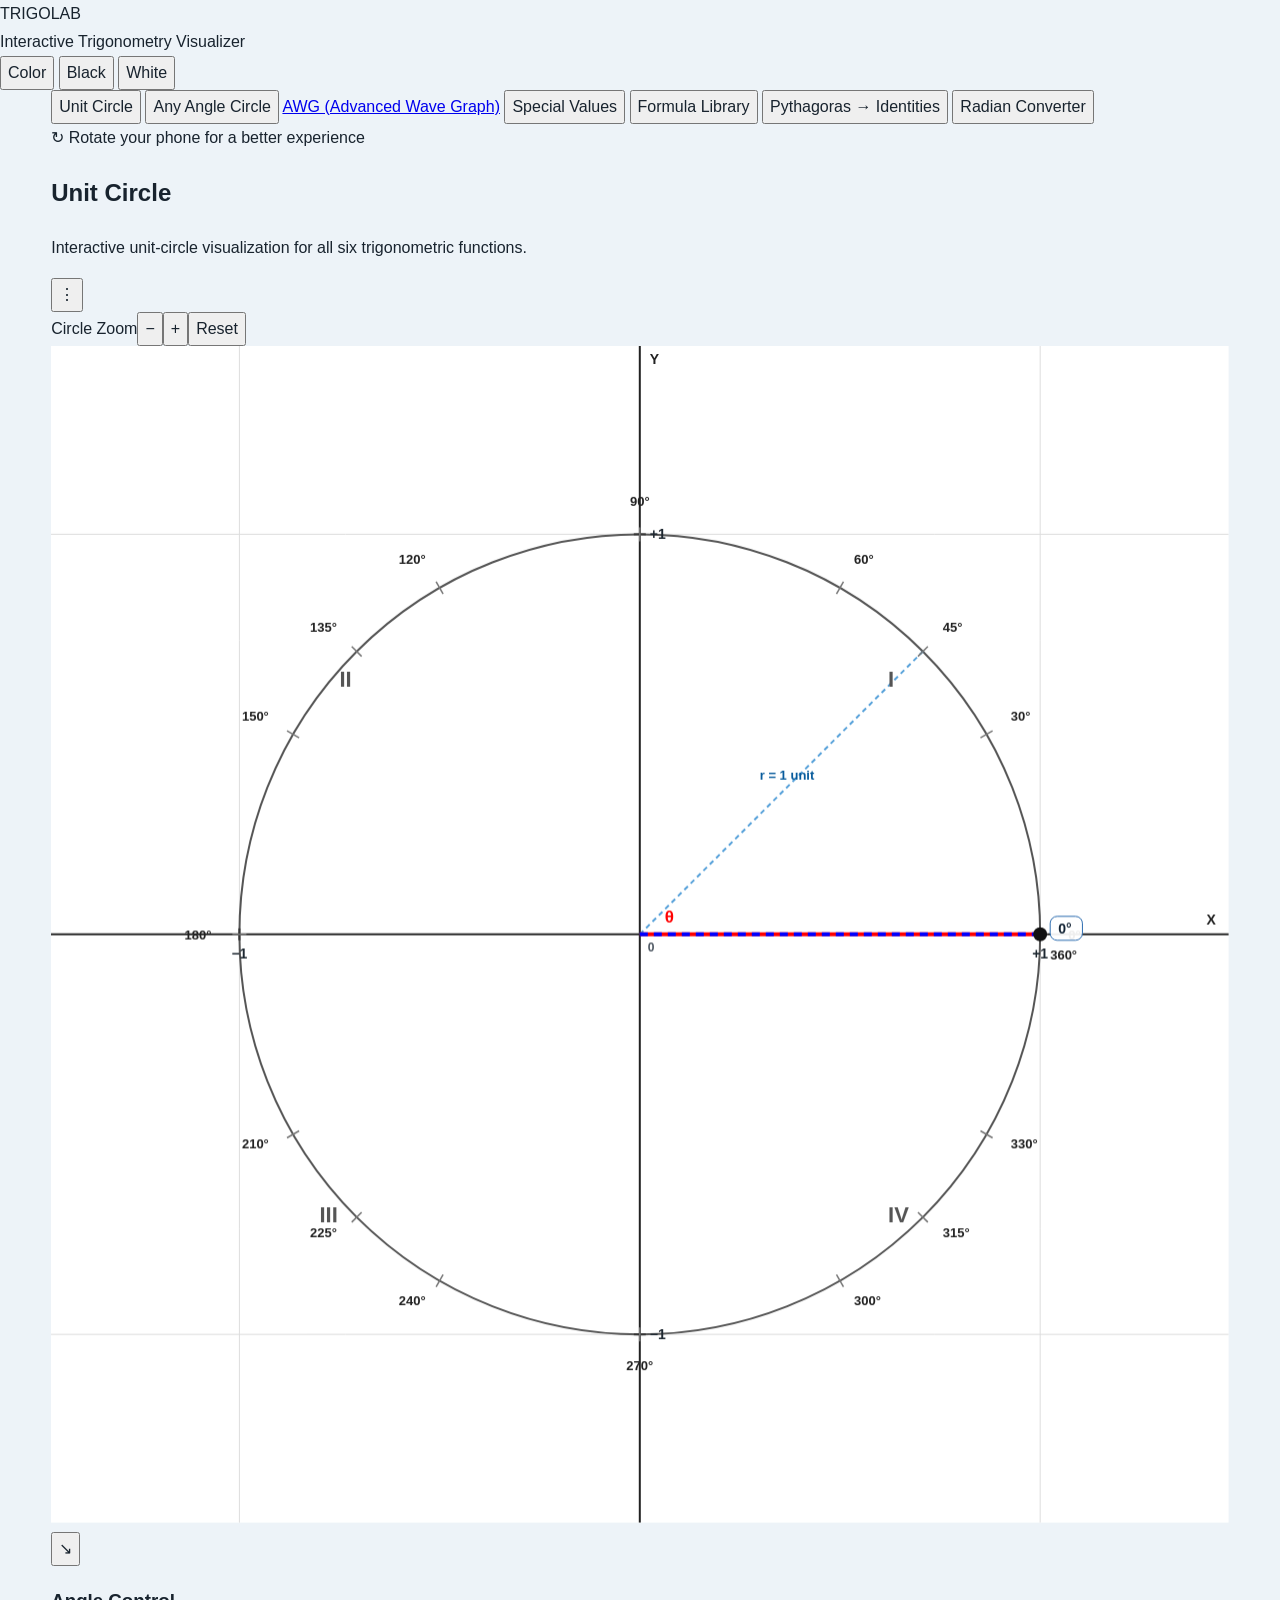
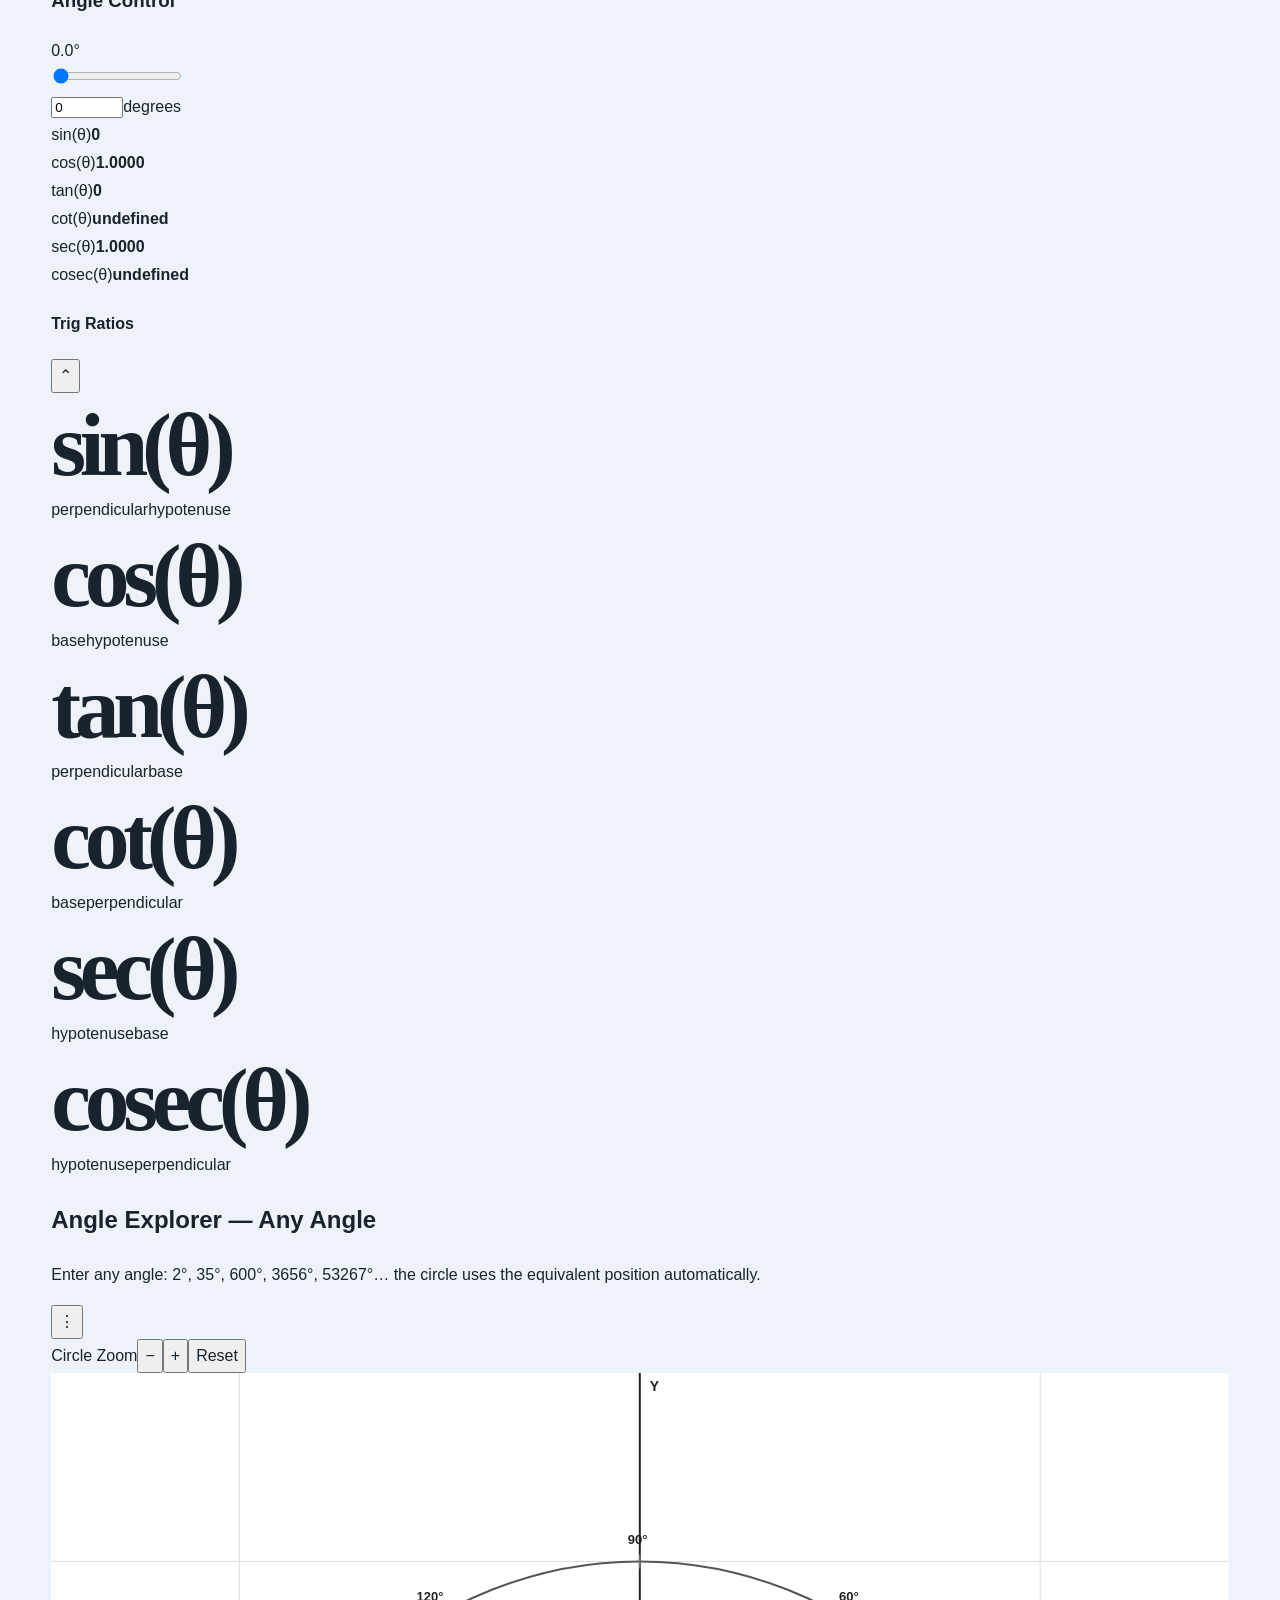
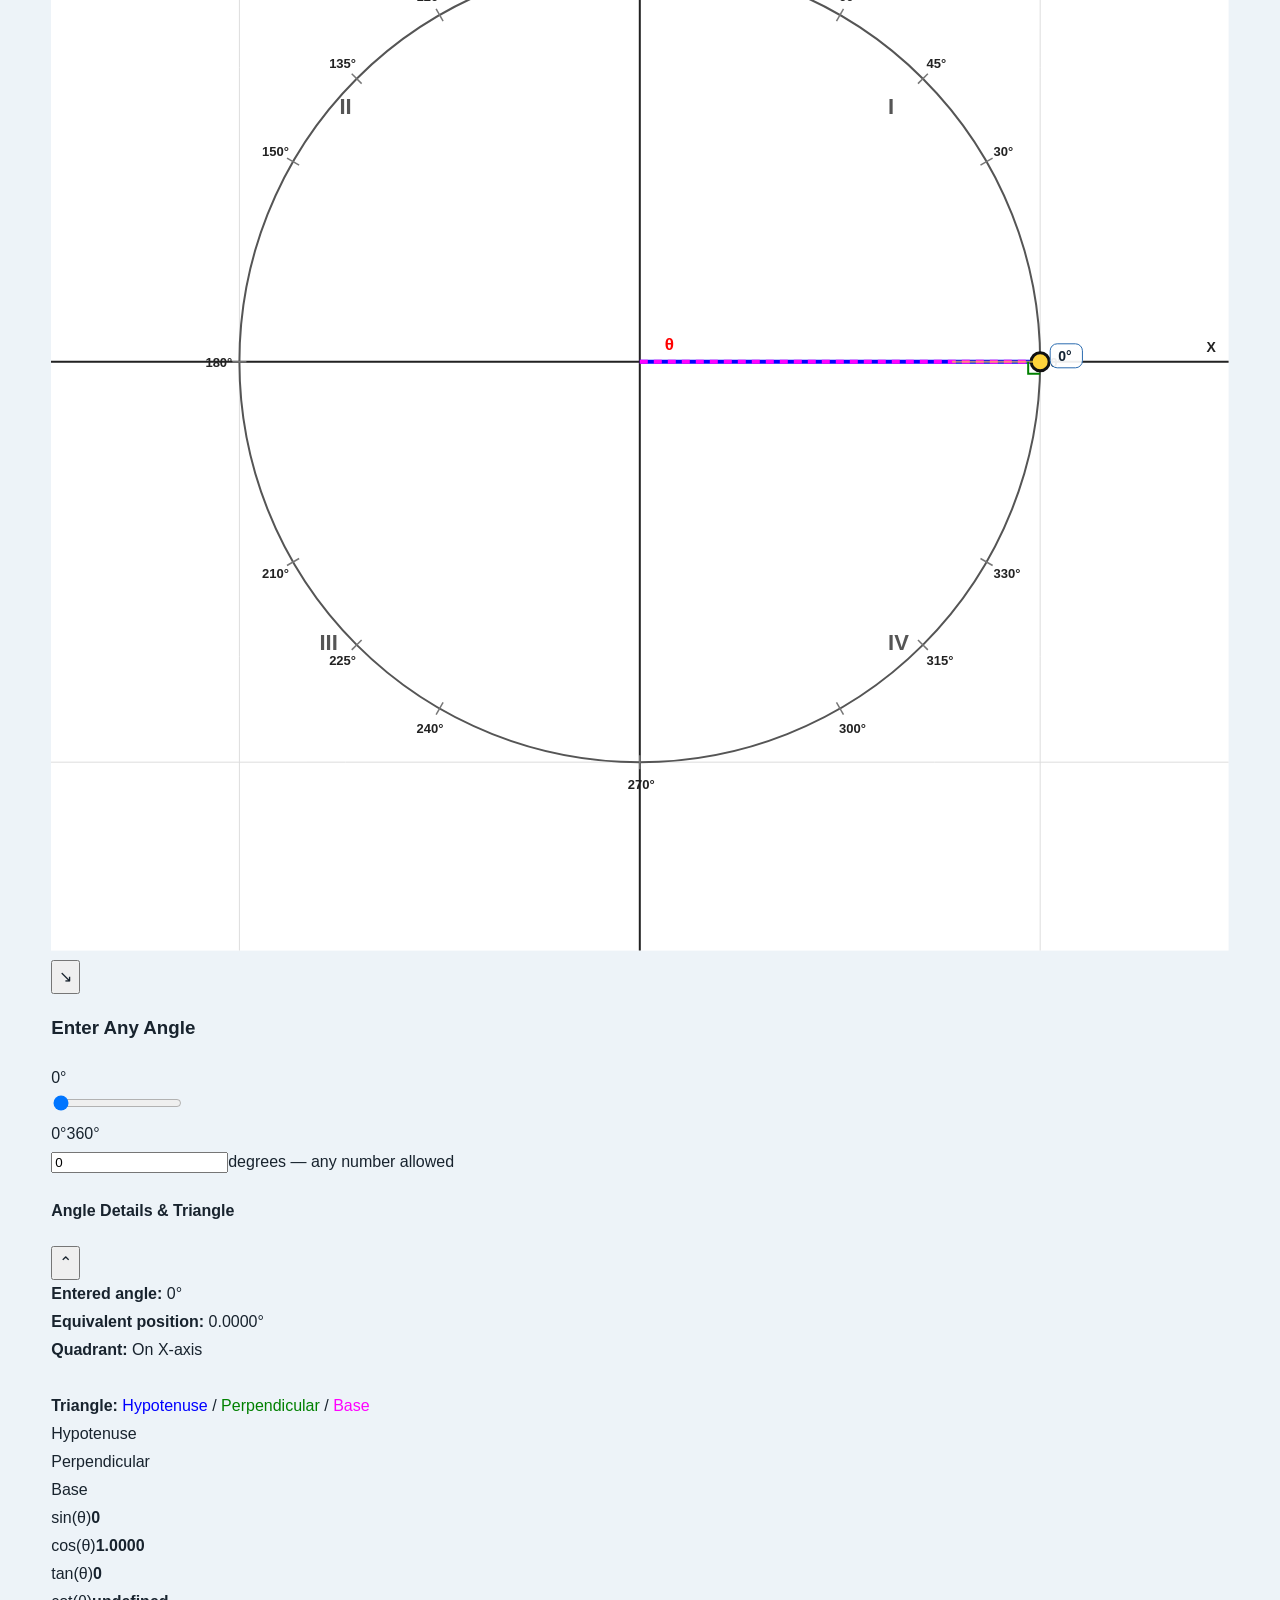
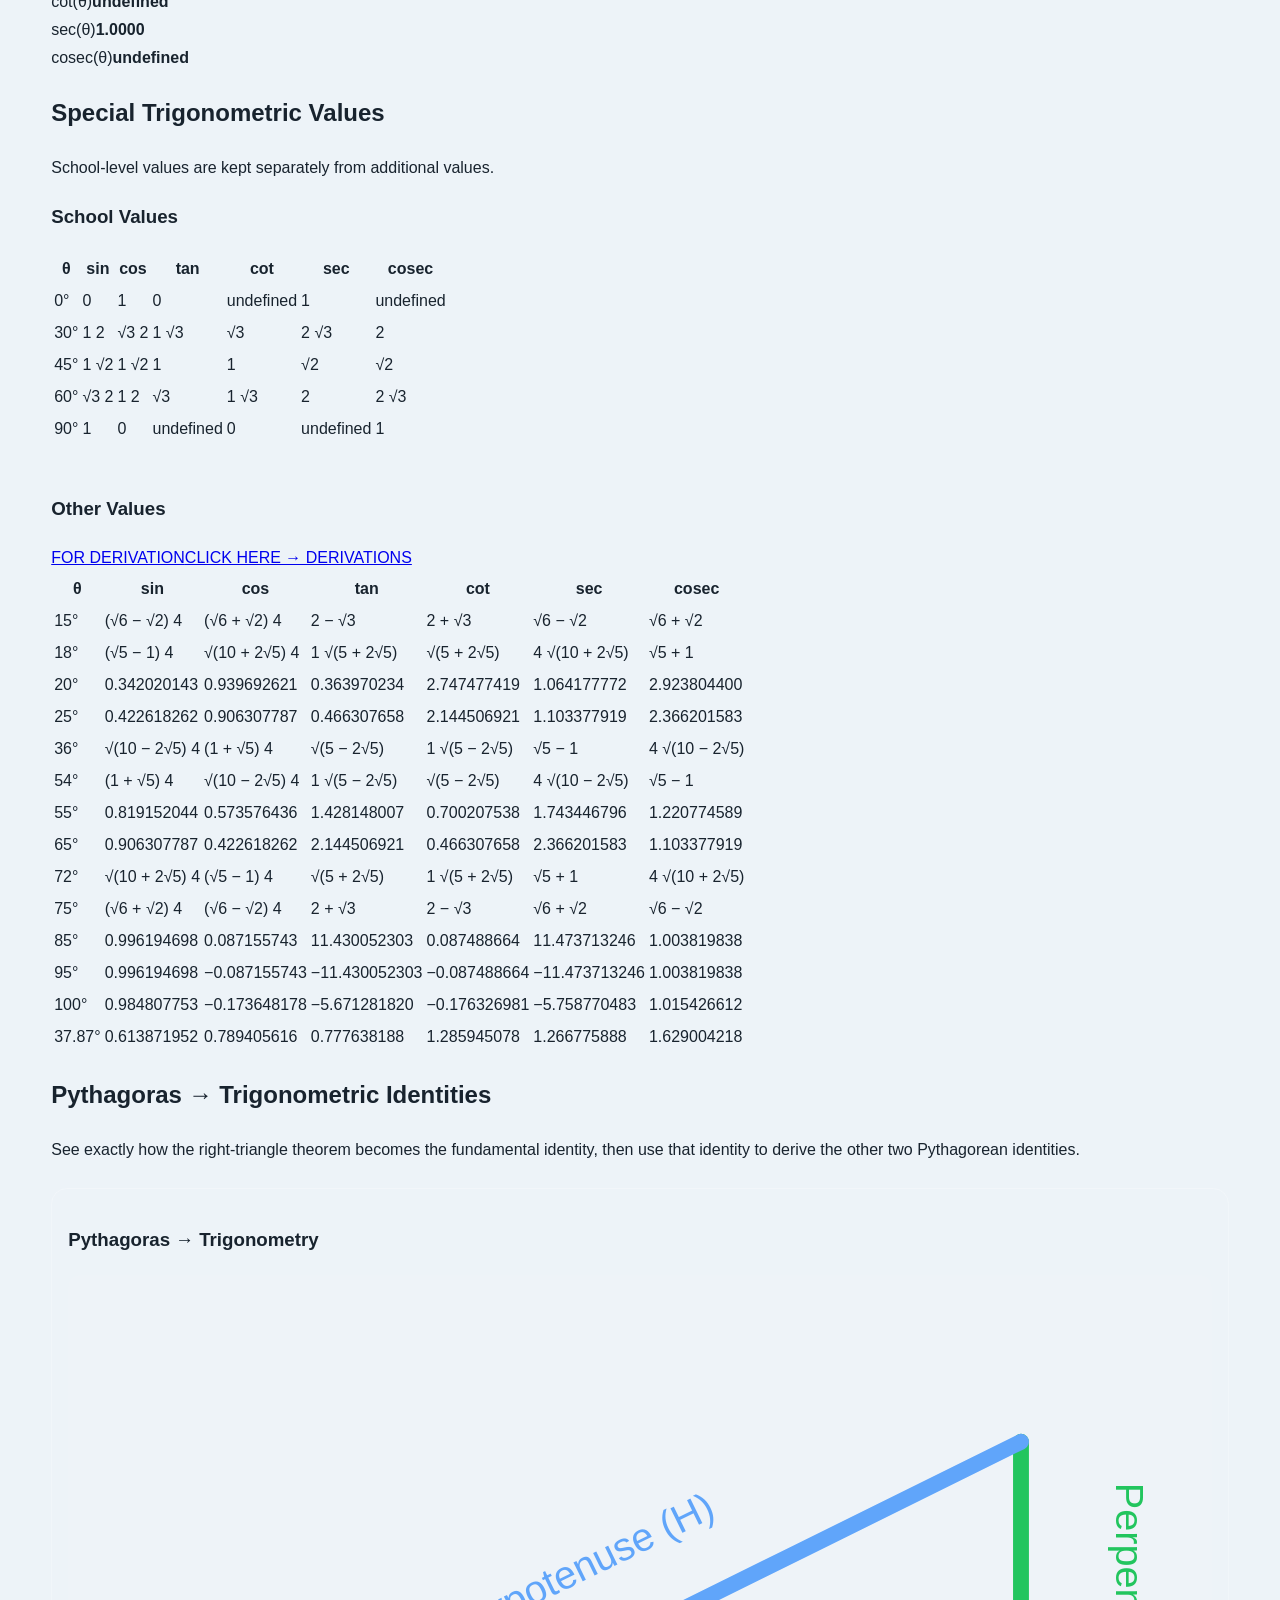
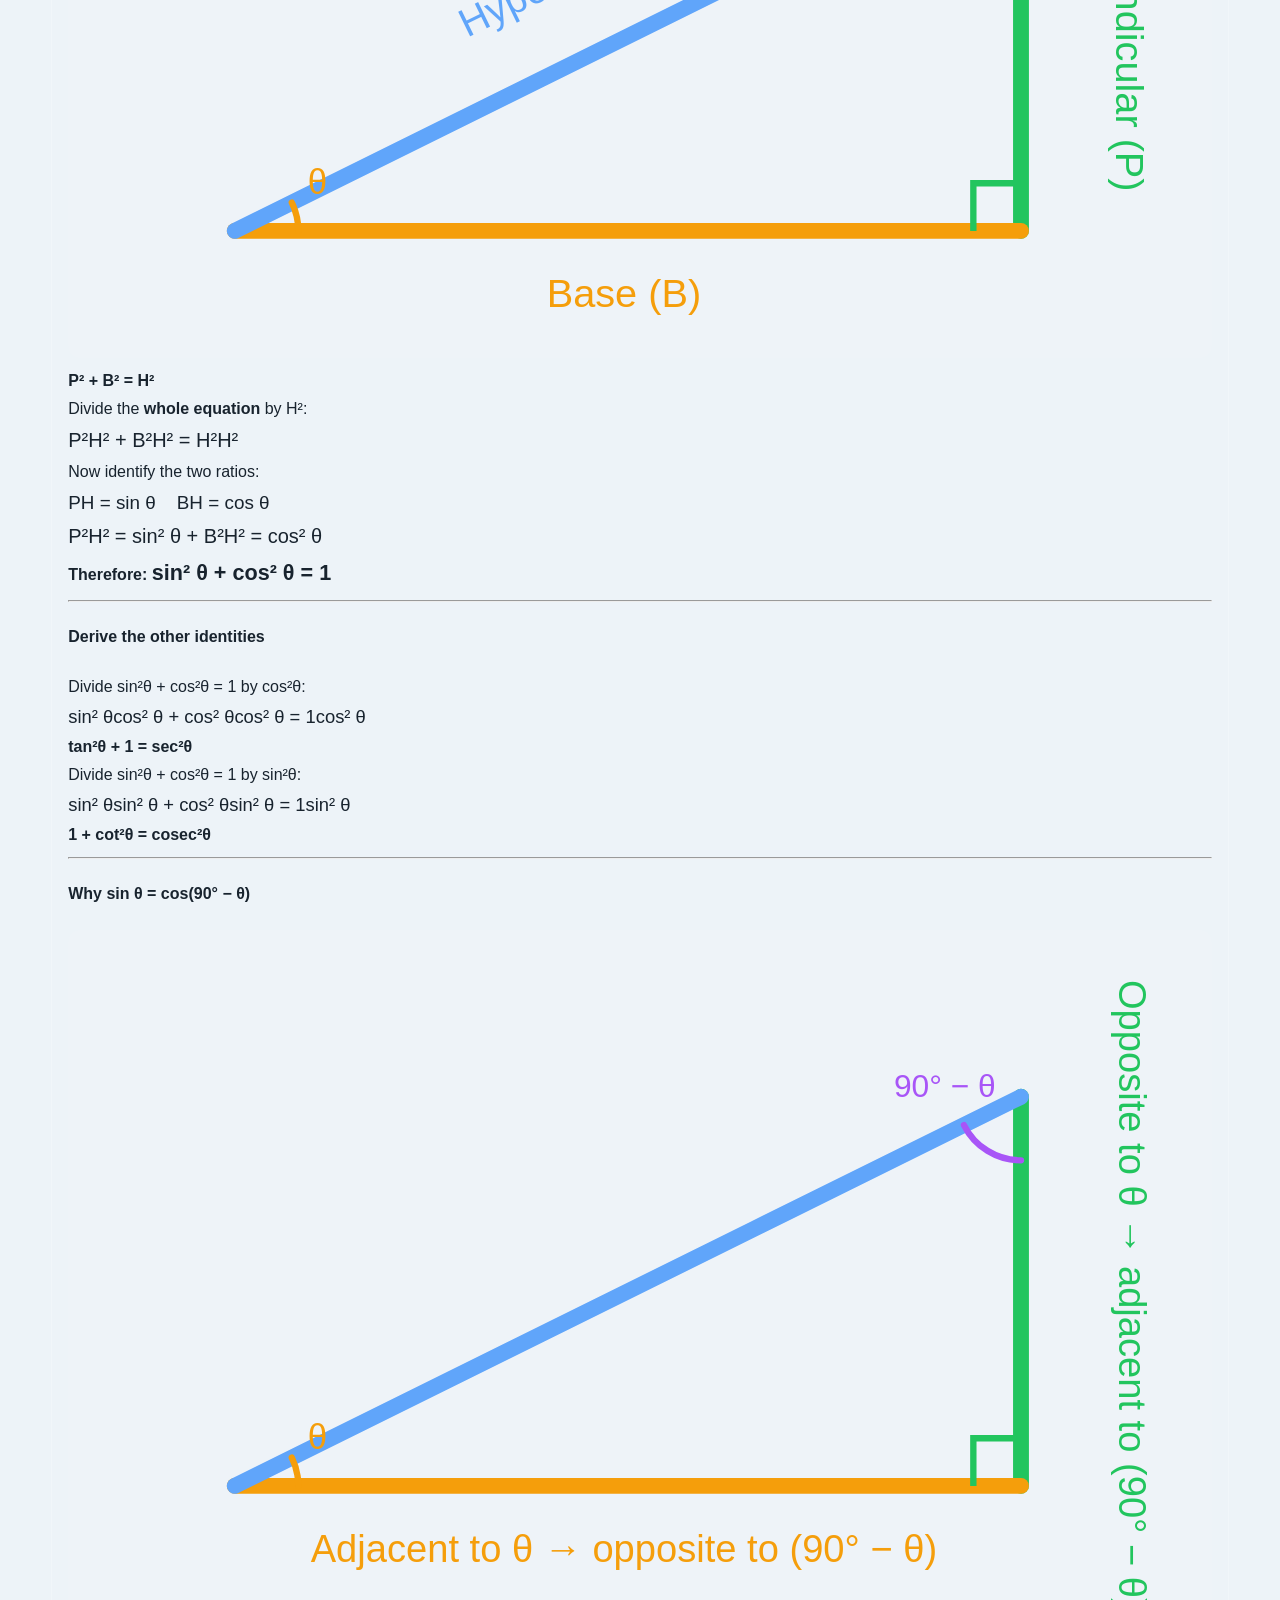
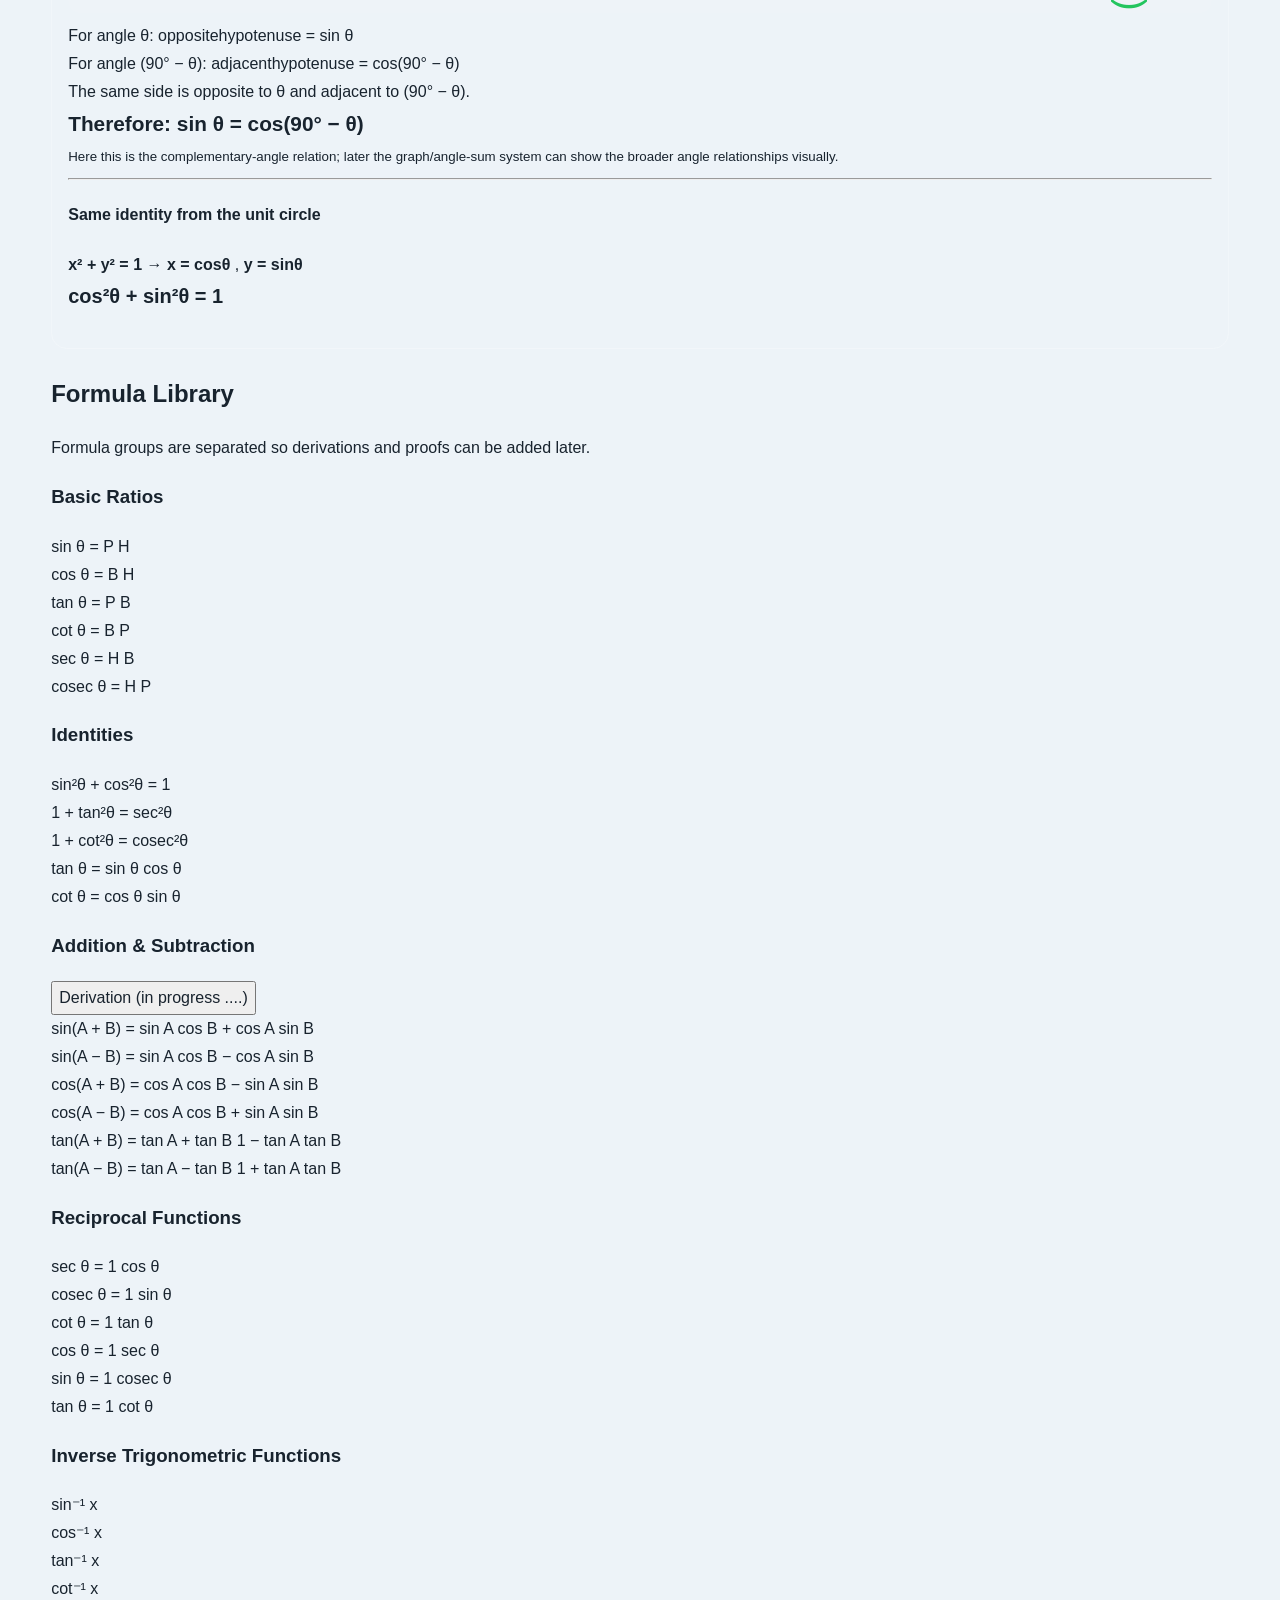
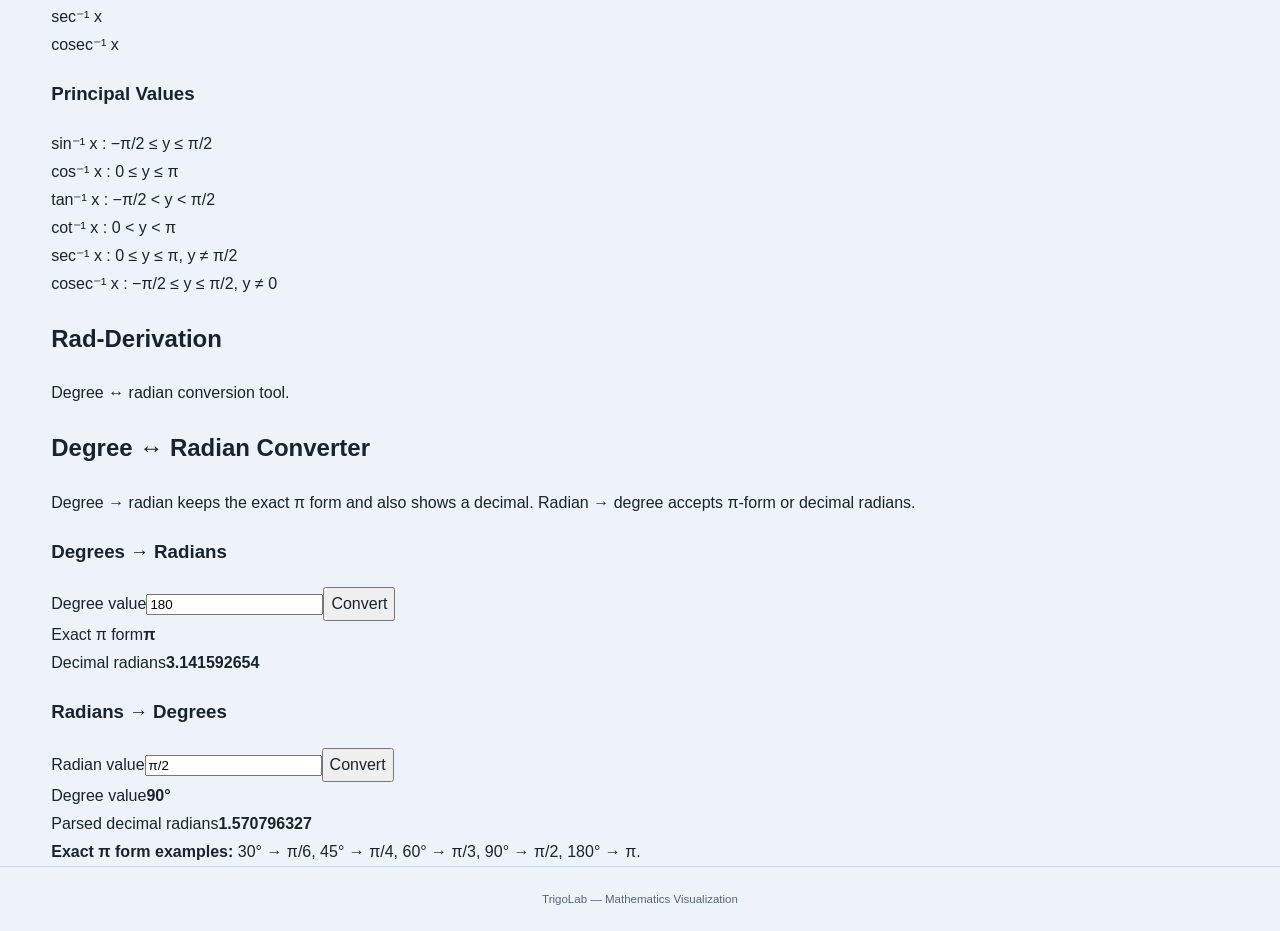
==== commit 21fc4d52: "Remove standalone Unit Circle Method promo from TrigoLab homepage" ====
--- a/index.html
+++ b/index.html
@@ -19,7 +19,7 @@
 </div>
 </header>
 <main>
-<section id="new-lesson-feature" style="margin:0 0 20px;padding:0"><a href="trigship_unit_circle_method/index.html" style="display:flex;align-items:center;justify-content:space-between;gap:14px;flex-wrap:wrap;padding:16px 18px;border:1px solid var(--line,#dce3ee);border-radius:16px;background:var(--paper,#fff);color:var(--ink,#182238);text-decoration:none;box-shadow:0 8px 26px #15264b10"><span><strong style="display:block;font-size:1.08rem">NEW LESSON · Unit Circle Method</strong><span style="display:block;color:var(--muted,#5b667a);font-size:.94rem">A new interactive lesson has been added to TrigoLab. Explore angle addition with a guided derivation and visualization.</span></span><span style="background:var(--accent,#3558d4);color:white;border-radius:10px;padding:10px 14px;font-weight:800;white-space:nowrap">Explore lesson →</span></a></section>\n<div class="toolbar">
+<div class="toolbar">
 <button class="active" onclick="showSection('combined', this)">Unit Circle</button>
 <button onclick="showSection('freecircle', this)">Any Angle Circle</button>
 <a class="toolbar-awg" href="https://quickmind1624.github.io/TRIG-FUNCTIONS/" target="_blank" rel="noopener noreferrer">AWG (Advanced Wave Graph)</a>
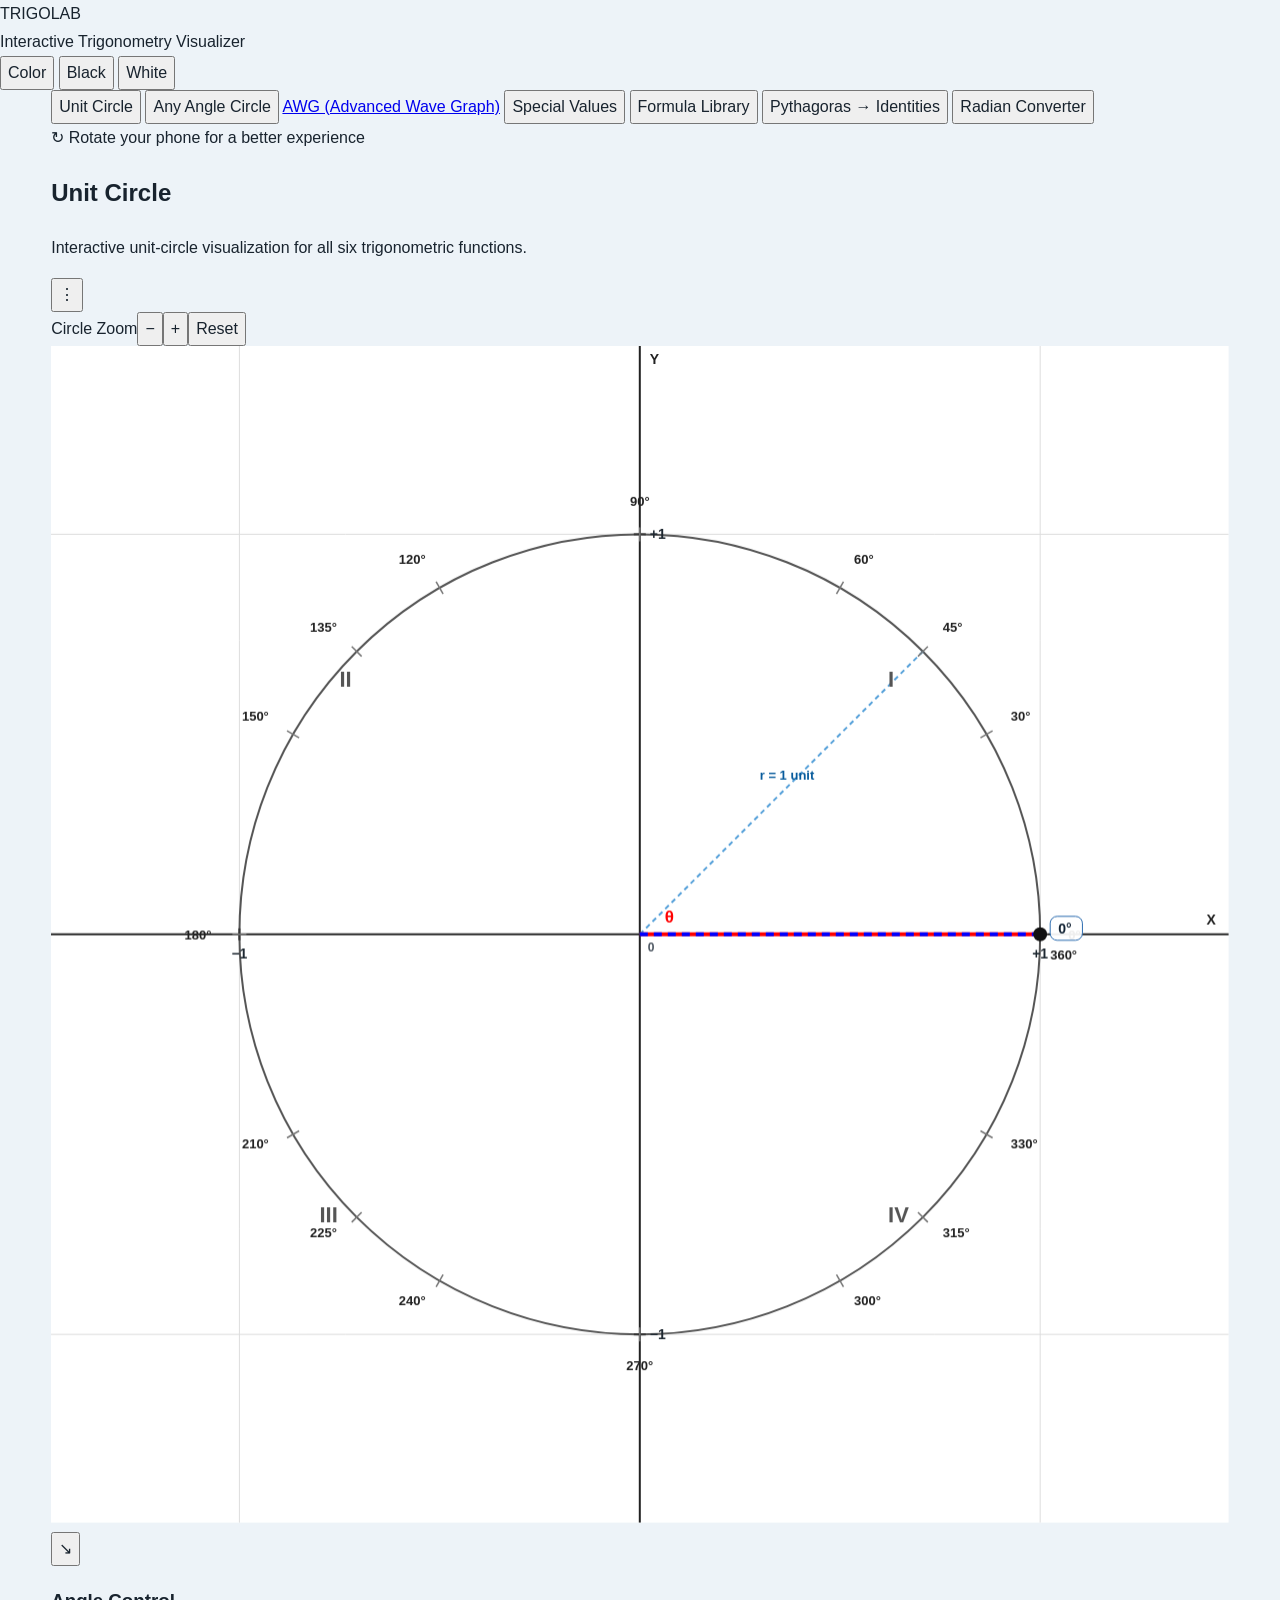
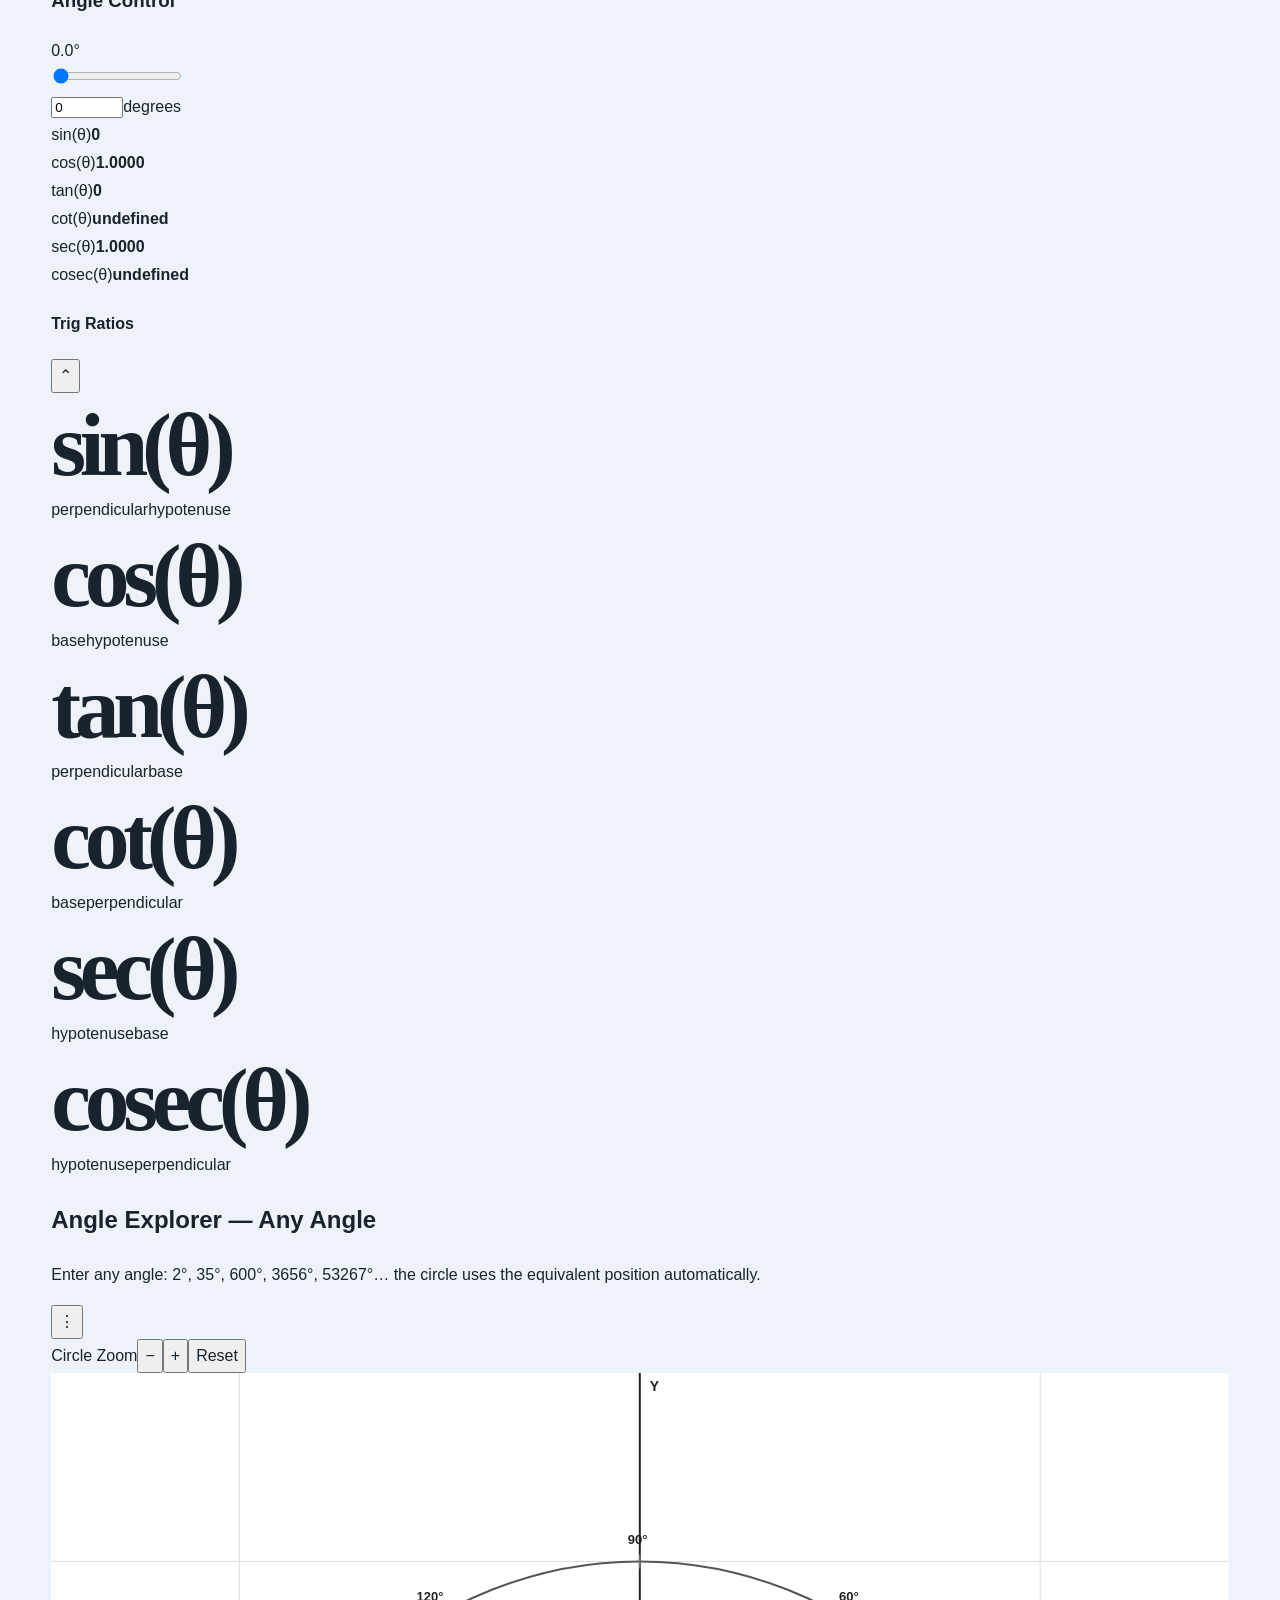
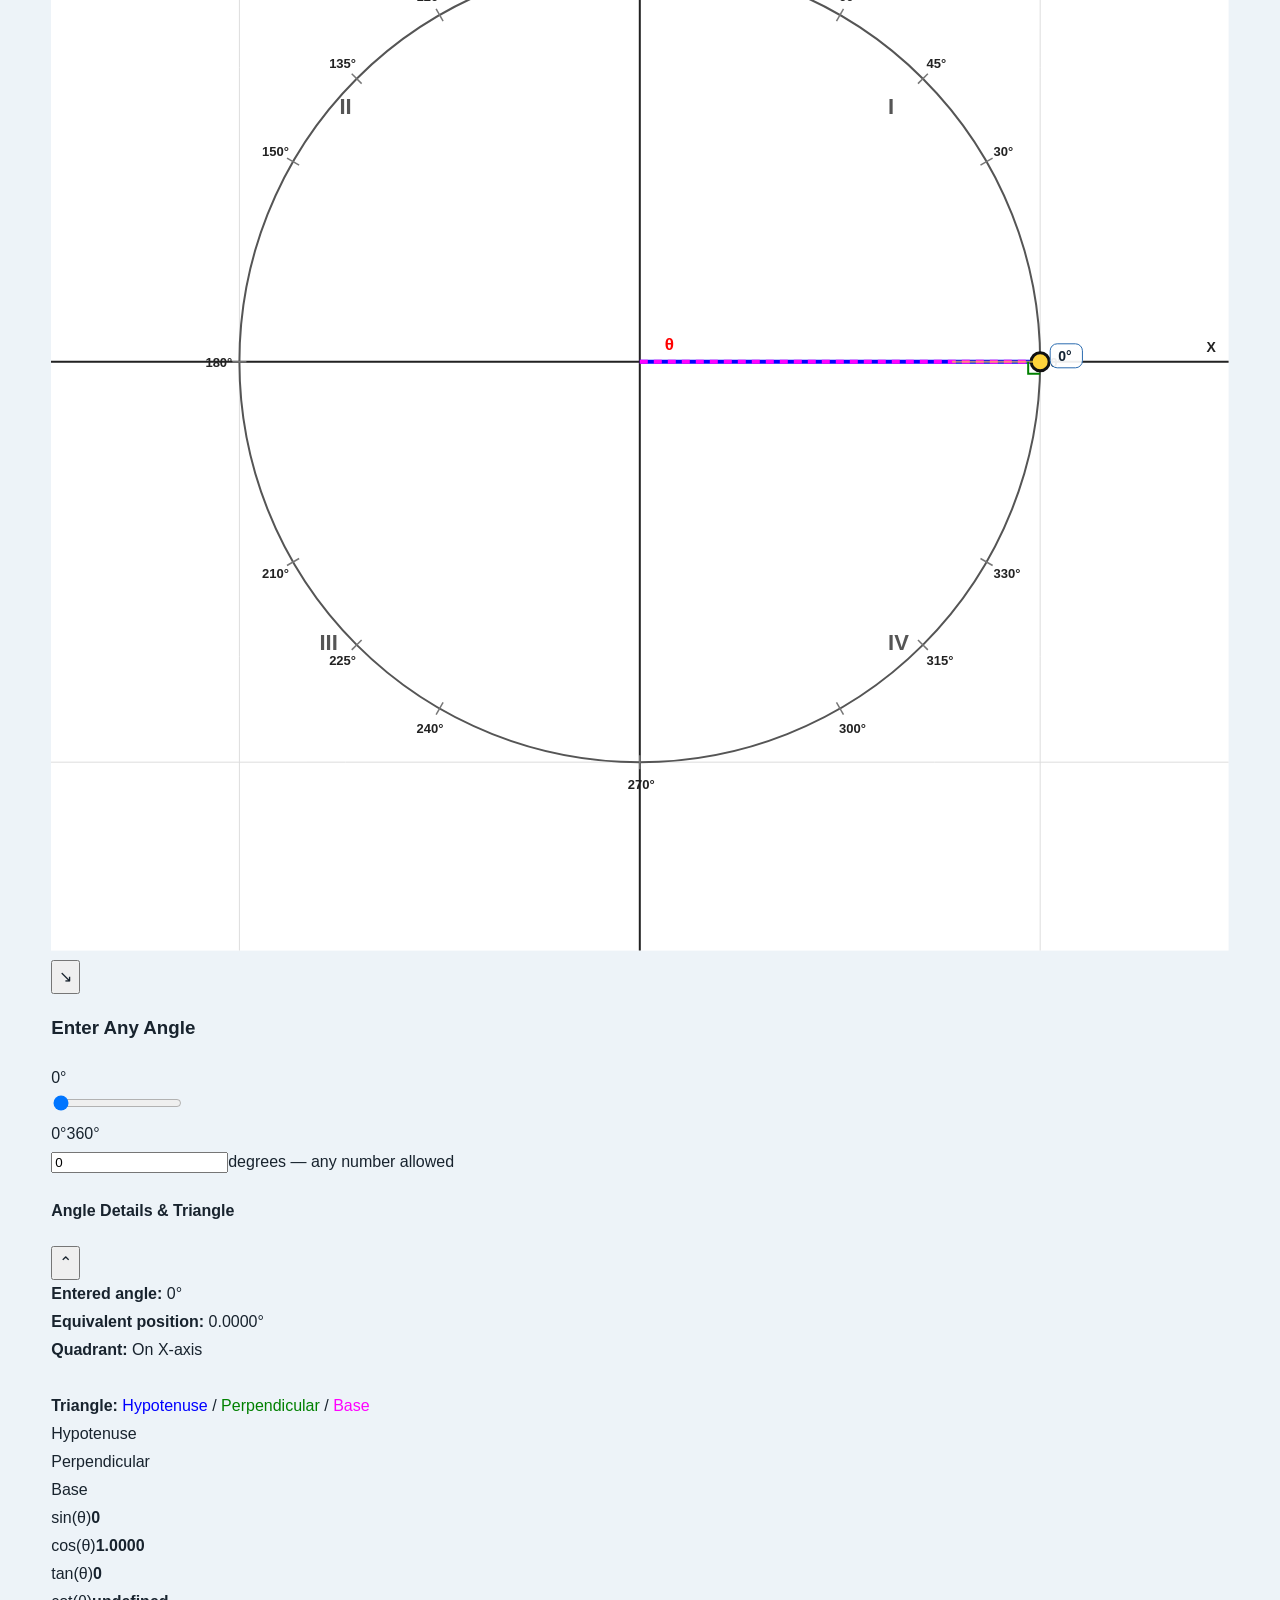
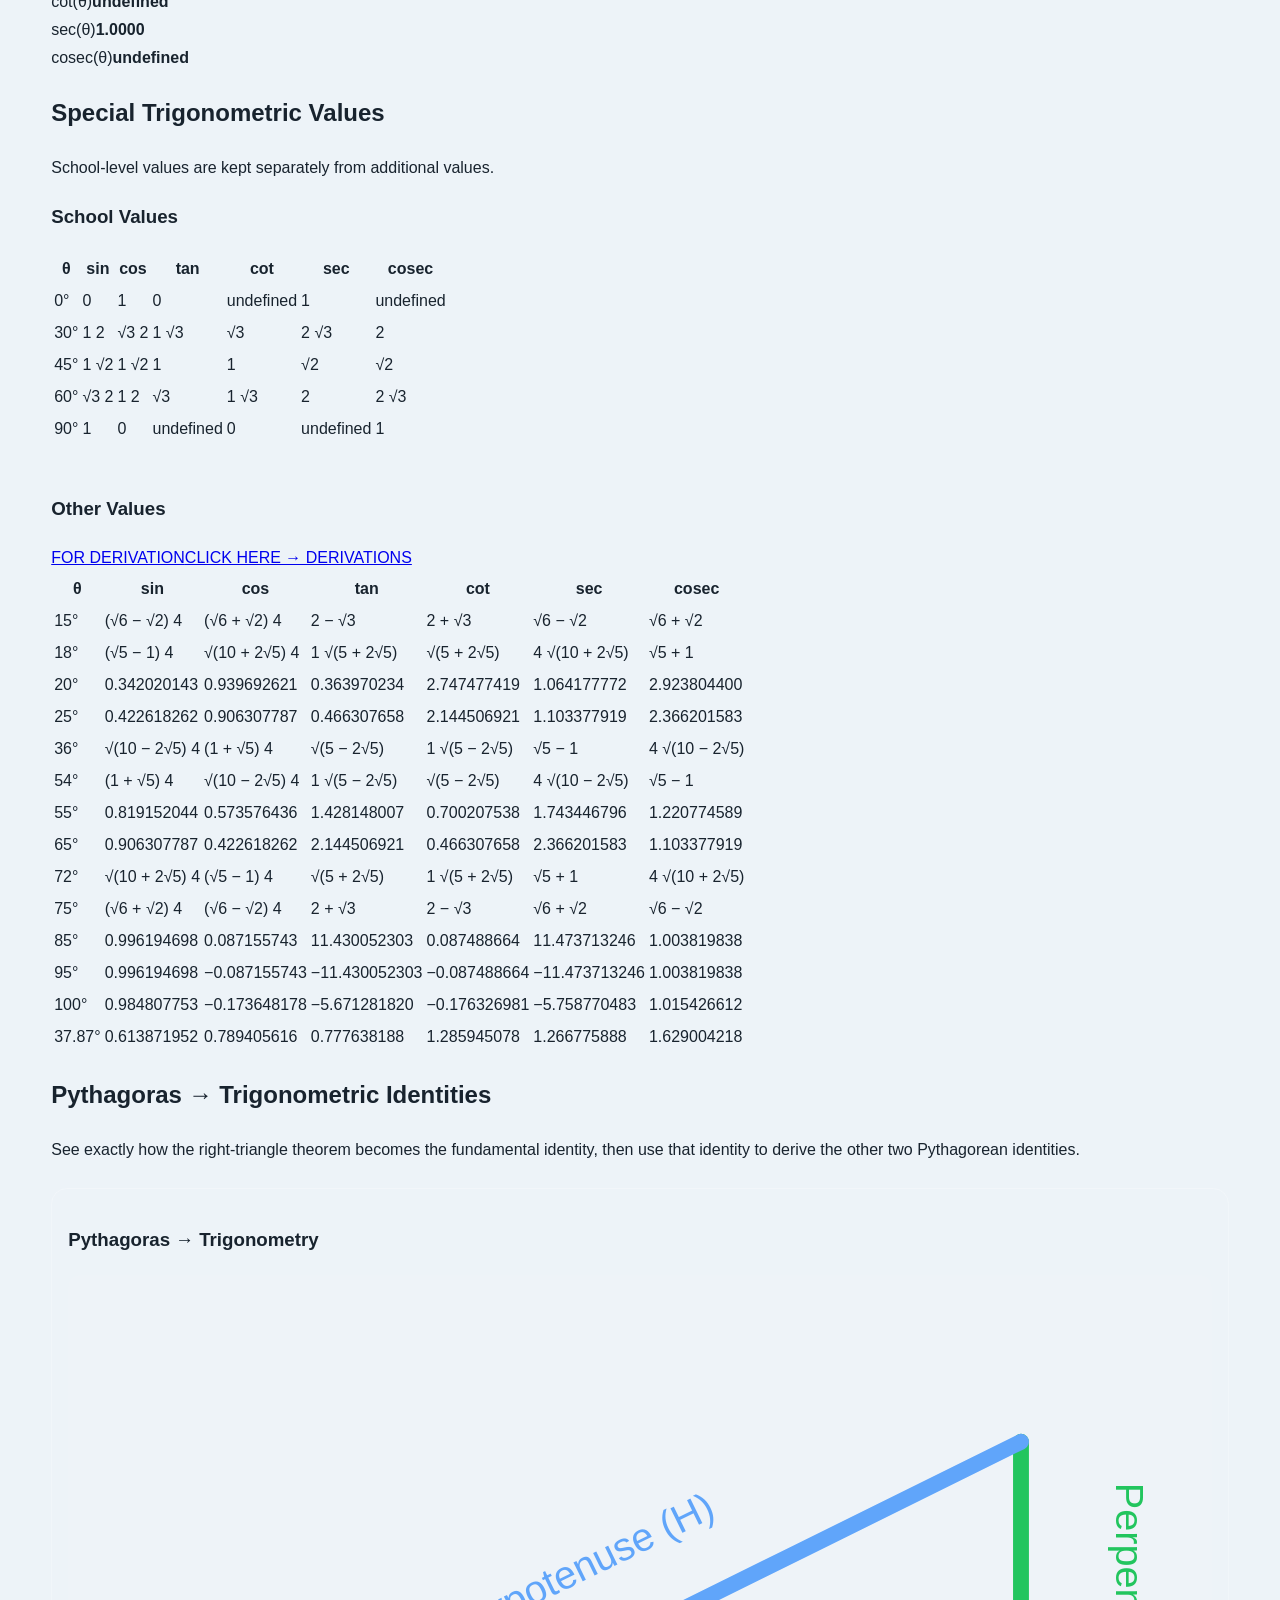
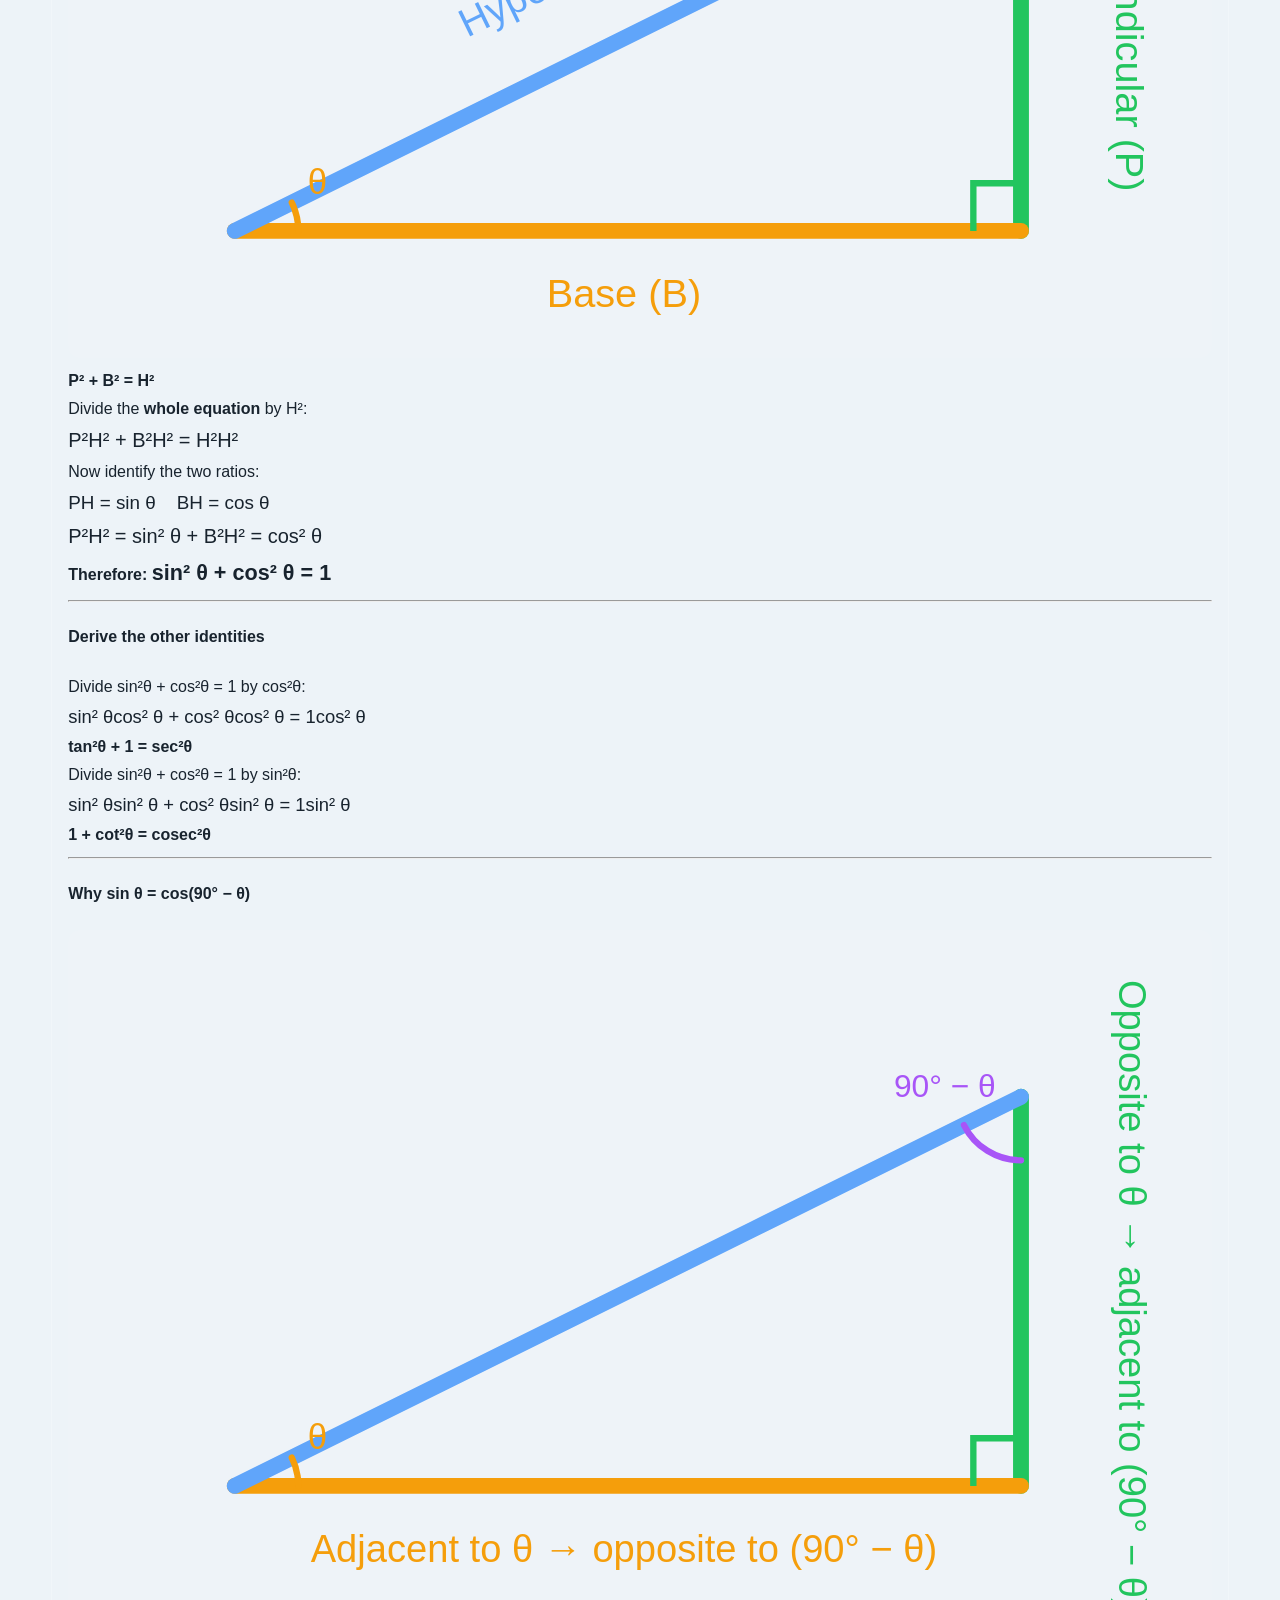
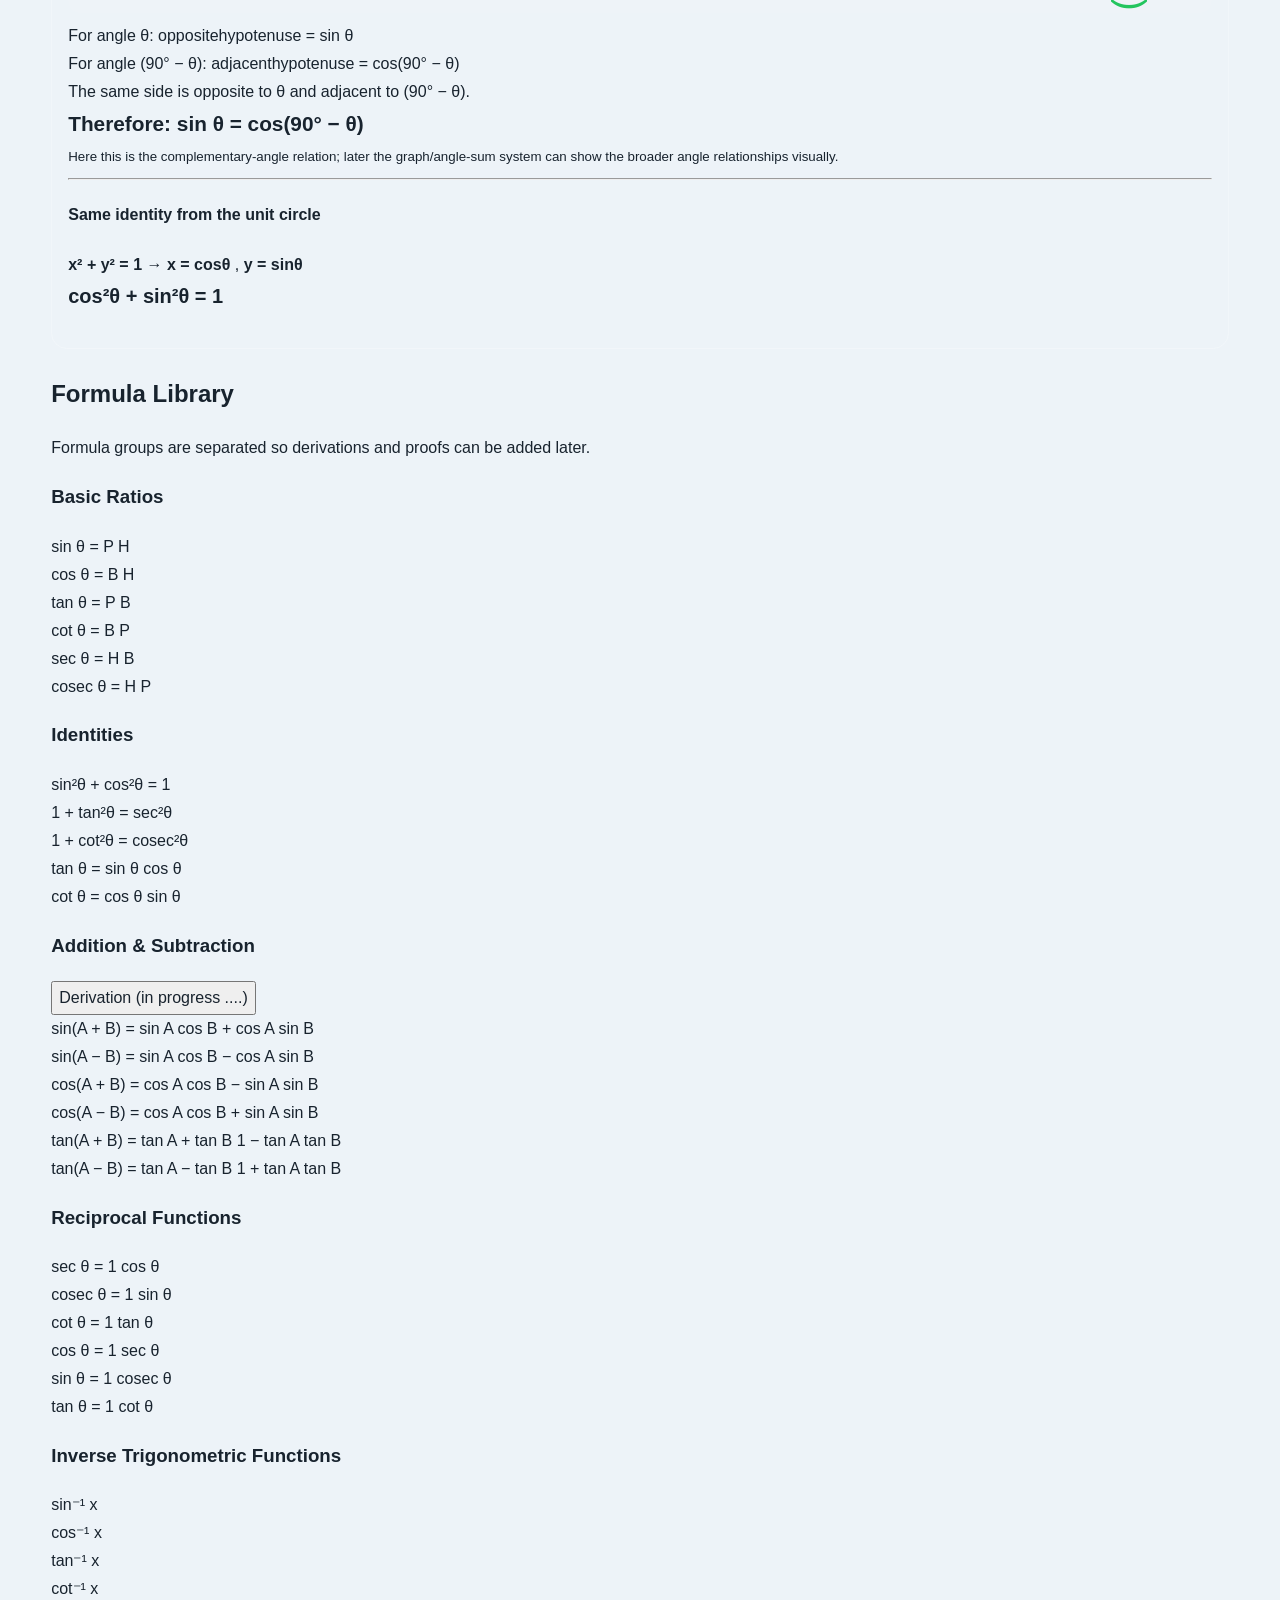
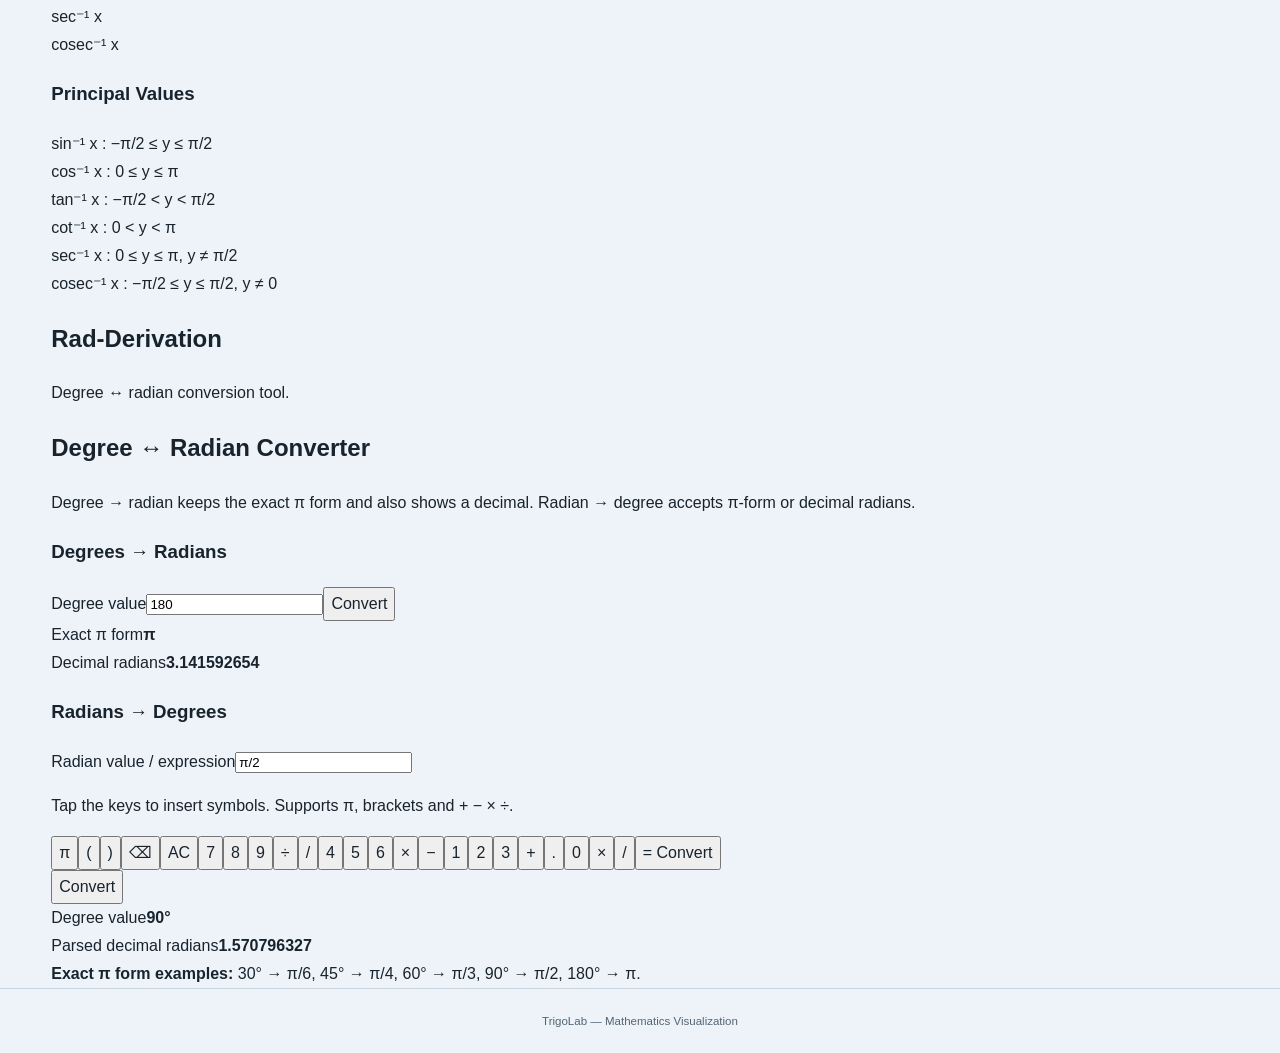
==== commit b7fa6585: "Add symbol keypad to TrigoLab radian converter" ====
--- a/index.html
+++ b/index.html
@@ -40,7 +40,7 @@
 <section class="page-section" id="values"><div class="section-title"><h2>Special Trigonometric Values</h2><p>School-level values are kept separately from additional values.</p></div><div class="card table-card"><h3>School Values</h3><table><thead><tr><th>θ</th><th>sin</th><th>cos</th><th>tan</th><th>cot</th><th>sec</th><th>cosec</th></tr></thead><tbody id="schoolTable"></tbody></table></div><br/><div class="card table-card"><div class="other-values-heading-row"><h3>Other Values</h3><a class="other-values-derivation-link" href="derivations/index.html" aria-label="For derivation click here to open Derivations"><span class="derivation-link-kicker">FOR DERIVATION</span><span class="derivation-link-main">CLICK HERE → DERIVATIONS</span></a></div><table><thead><tr><th>θ</th><th>sin</th><th>cos</th><th>tan</th><th>cot</th><th>sec</th><th>cosec</th></tr></thead><tbody id="otherTable"></tbody></table></div></section>
 <section class="page-section" id="pythagoras"><div class="section-title"><h2>Pythagoras → Trigonometric Identities</h2><p>See exactly how the right-triangle theorem becomes the fundamental identity, then use that identity to derive the other two Pythagorean identities.</p></div><div id="pythagoras-v2-host" class="ts-responsive-wrap" style="margin-block:24px;"></div></section>
 <section class="page-section" id="formulas"><div class="section-title"><h2>Formula Library</h2><p>Formula groups are separated so derivations and proofs can be added later.</p></div><div class="formula-grid"><div class="formula-card"><h3>Basic Ratios</h3><div id="basicFormulas"></div></div><div class="formula-card"><h3>Identities</h3><div id="identityFormulas"></div></div><div class="formula-card"><h3>Addition &amp; Subtraction</h3><button class="derivation-button" type="button" onclick="showDerivationComingSoon(this)">Derivation <span>(in progress ....)</span></button><div id="additionFormulas"></div></div><div class="formula-card"><h3>Reciprocal Functions</h3><div id="reciprocalFormulas"></div></div><div class="formula-card"><h3>Inverse Trigonometric Functions</h3><div id="inverseFormulas"></div></div><div class="formula-card"><h3>Principal Values</h3><div id="principalFormulas"></div></div></div></section>
-<section class="page-section" id="radDerivation"><div class="section-title"><h2>Rad-Derivation</h2><p>Degree ↔ radian conversion tool.</p></div><section aria-label="Degree and radian converter" class="rad-converter-card"><div class="rad-converter-heading"><div><h2>Degree ↔ Radian Converter</h2><p>Degree → radian keeps the exact π form and also shows a decimal. Radian → degree accepts π-form or decimal radians.</p></div></div><div class="rad-converter-grid"><div class="rad-converter-panel"><h3>Degrees → Radians</h3><label for="radDegreeInput">Degree value</label><input aria-label="Degree value" id="radDegreeInput" inputmode="decimal" type="text" value="180"/><button id="radDegreeConvert" type="button">Convert</button><div class="rad-converter-result"><div><span>Exact π form</span><strong id="radDegreeExact">π</strong></div><div><span>Decimal radians</span><strong id="radDegreeDecimal">3.141592654</strong></div></div></div><div class="rad-converter-panel"><h3>Radians → Degrees</h3><label for="radRadianInput">Radian value</label><input id="radRadianInput" placeholder="π/2 or 1.5707963268" type="text" value="π/2"/><button id="radRadianConvert" type="button">Convert</button><div class="rad-converter-result"><div><span>Degree value</span><strong id="radRadianDegree">90°</strong></div><div><span>Parsed decimal radians</span><strong id="radRadianDecimal">1.570796327</strong></div></div></div></div><div class="rad-converter-note"><strong>Exact π form examples:</strong> 30° → π/6, 45° → π/4, 60° → π/3, 90° → π/2, 180° → π.</div></section></section>
+<section class="page-section" id="radDerivation"><div class="section-title"><h2>Rad-Derivation</h2><p>Degree ↔ radian conversion tool.</p></div><section aria-label="Degree and radian converter" class="rad-converter-card"><div class="rad-converter-heading"><div><h2>Degree ↔ Radian Converter</h2><p>Degree → radian keeps the exact π form and also shows a decimal. Radian → degree accepts π-form or decimal radians.</p></div></div><div class="rad-converter-grid"><div class="rad-converter-panel"><h3>Degrees → Radians</h3><label for="radDegreeInput">Degree value</label><input aria-label="Degree value" id="radDegreeInput" inputmode="decimal" type="text" value="180"/><button id="radDegreeConvert" type="button">Convert</button><div class="rad-converter-result"><div><span>Exact π form</span><strong id="radDegreeExact">π</strong></div><div><span>Decimal radians</span><strong id="radDegreeDecimal">3.141592654</strong></div></div></div><div class="rad-converter-panel"><h3>Radians → Degrees</h3><label for="radRadianInput">Radian value / expression</label><input id="radRadianInput" aria-describedby="radCalculatorHelp" autocomplete="off" inputmode="decimal" placeholder="Try π/2, 3π/4, or (2π)/3" type="text" value="π/2"/><p class="rad-calculator-help" id="radCalculatorHelp">Tap the keys to insert symbols. Supports π, brackets and + − × ÷.</p><div class="rad-symbol-keyboard" role="group" aria-label="Radian calculator keypad"><button type="button" data-rad-key="π" aria-label="Pi">π</button><button type="button" data-rad-key="(">(</button><button type="button" data-rad-key=")">)</button><button type="button" data-rad-action="backspace" aria-label="Backspace">⌫</button><button type="button" data-rad-action="clear" aria-label="Clear input">AC</button><button type="button" data-rad-key="7">7</button><button type="button" data-rad-key="8">8</button><button type="button" data-rad-key="9">9</button><button type="button" data-rad-key="÷">÷</button><button type="button" data-rad-key="/">/</button><button type="button" data-rad-key="4">4</button><button type="button" data-rad-key="5">5</button><button type="button" data-rad-key="6">6</button><button type="button" data-rad-key="×">×</button><button type="button" data-rad-key="-">−</button><button type="button" data-rad-key="1">1</button><button type="button" data-rad-key="2">2</button><button type="button" data-rad-key="3">3</button><button type="button" data-rad-key="+">+</button><button type="button" data-rad-key=".">.</button><button type="button" data-rad-key="0">0</button><button type="button" data-rad-key="*">×</button><button type="button" data-rad-key="/">/</button><button type="button" data-rad-action="convert" class="rad-key-equals">= Convert</button></div><button id="radRadianConvert" type="button">Convert</button><div class="rad-converter-result"><div><span>Degree value</span><strong id="radRadianDegree">90°</strong></div><div><span>Parsed decimal radians</span><strong id="radRadianDecimal">1.570796327</strong></div></div></div></div><div class="rad-converter-note"><strong>Exact π form examples:</strong> 30° → π/6, 45° → π/4, 60° → π/3, 90° → π/2, 180° → π.</div></section></section>
 </main></div>
 <script src="school-values.js"></script><script src="other-values.js"></script><script src="formulas.js"></script><script src="pythagoras.js"></script><script src="script.js"></script>
 <script>document.addEventListener('DOMContentLoaded',function(){if(window.TRIGShipPythagorasV2){window.TRIGShipPythagorasV2.render(document.getElementById('pythagoras-v2-host'));}});</script>
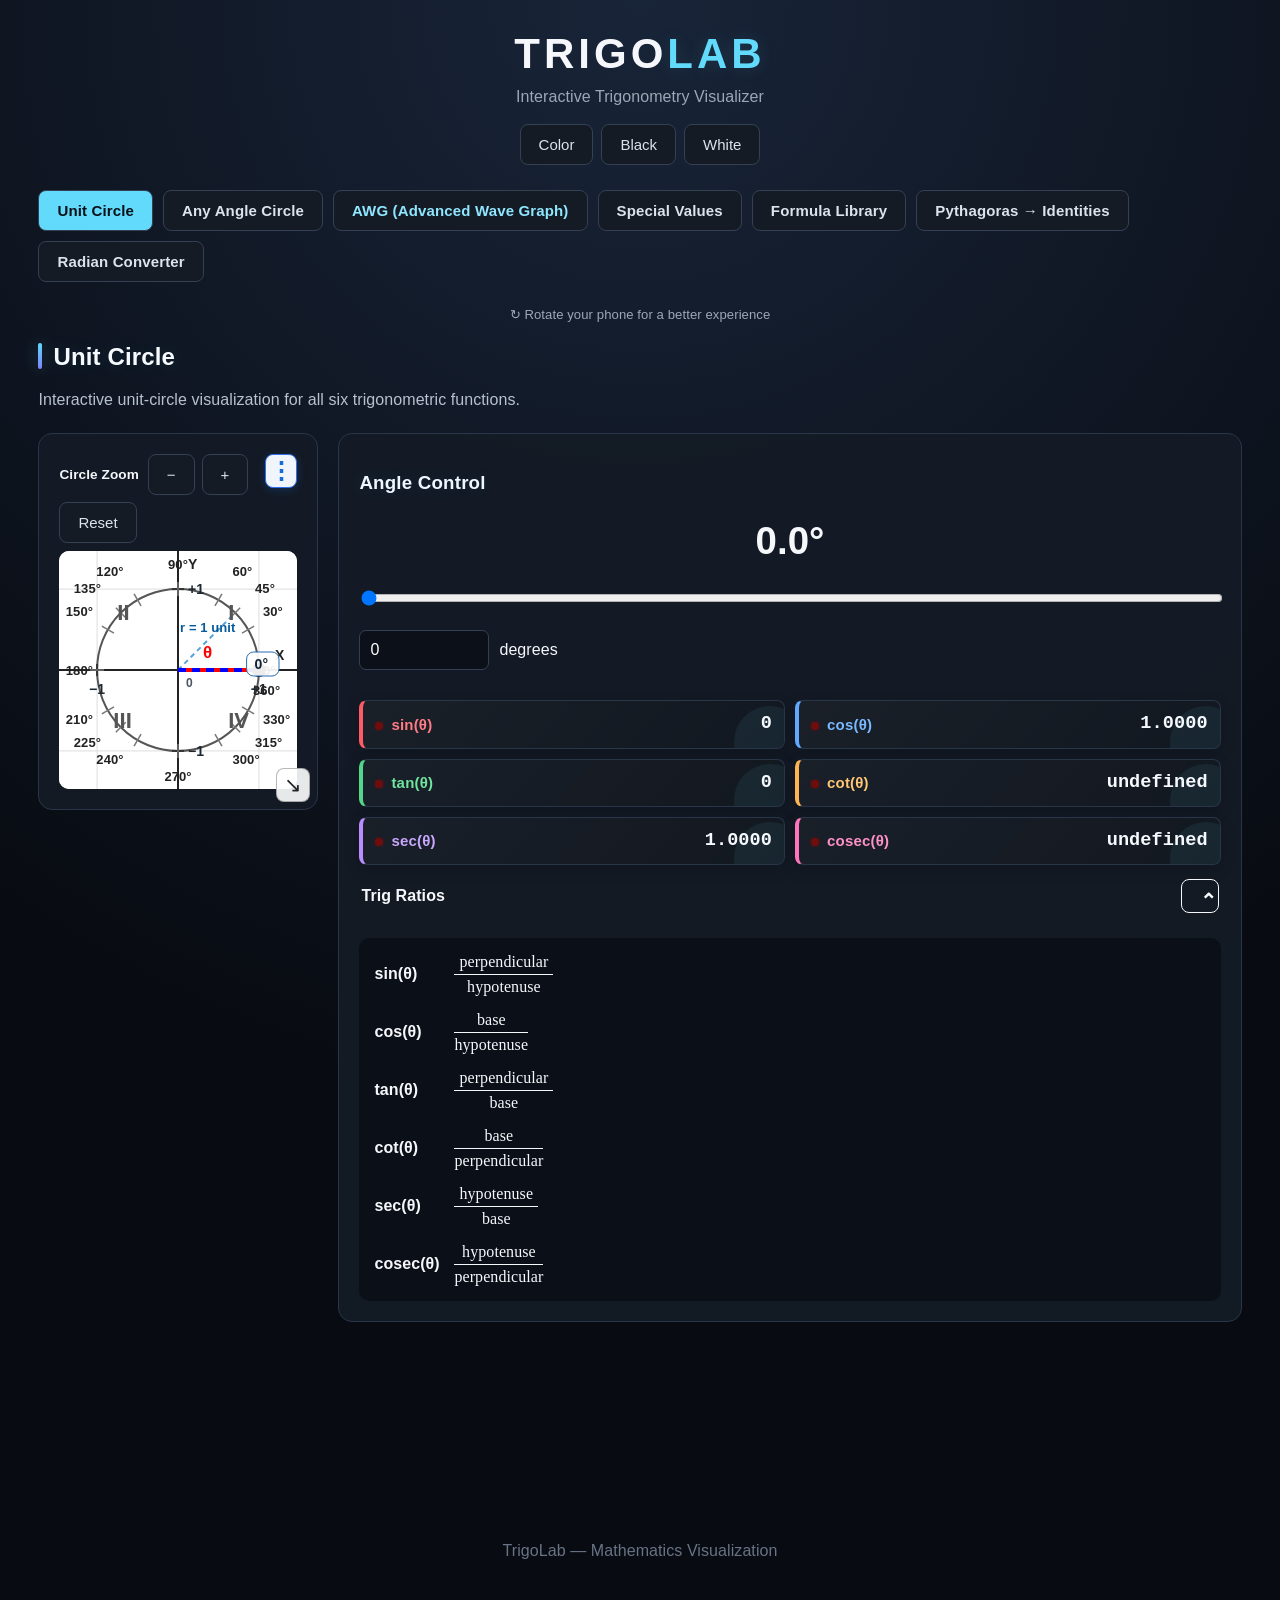
==== commit 15ccdbef: "Load isolated degree-radian converter" ====
--- a/index.html
+++ b/index.html
@@ -43,6 +43,7 @@
 <section class="page-section" id="radDerivation"><div class="section-title"><h2>Rad-Derivation</h2><p>Degree ↔ radian conversion tool.</p></div><section aria-label="Degree and radian converter" class="rad-converter-card"><div class="rad-converter-heading"><div><h2>Degree ↔ Radian Converter</h2><p>Degree → radian keeps the exact π form and also shows a decimal. Radian → degree accepts π-form or decimal radians.</p></div></div><div class="rad-converter-grid"><div class="rad-converter-panel"><h3>Degrees → Radians</h3><label for="radDegreeInput">Degree value</label><input aria-label="Degree value" id="radDegreeInput" inputmode="decimal" type="text" value="180"/><button id="radDegreeConvert" type="button">Convert</button><div class="rad-converter-result"><div><span>Exact π form</span><strong id="radDegreeExact">π</strong></div><div><span>Decimal radians</span><strong id="radDegreeDecimal">3.141592654</strong></div></div></div><div class="rad-converter-panel"><h3>Radians → Degrees</h3><label for="radRadianInput">Radian value / expression</label><input id="radRadianInput" aria-describedby="radCalculatorHelp" autocomplete="off" inputmode="decimal" placeholder="Try π/2, 3π/4, or (2π)/3" type="text" value="π/2"/><p class="rad-calculator-help" id="radCalculatorHelp">Tap the keys to insert symbols. Supports π, brackets and + − × ÷.</p><div class="rad-symbol-keyboard" role="group" aria-label="Radian calculator keypad"><button type="button" data-rad-key="π" aria-label="Pi">π</button><button type="button" data-rad-key="(">(</button><button type="button" data-rad-key=")">)</button><button type="button" data-rad-action="backspace" aria-label="Backspace">⌫</button><button type="button" data-rad-action="clear" aria-label="Clear input">AC</button><button type="button" data-rad-key="7">7</button><button type="button" data-rad-key="8">8</button><button type="button" data-rad-key="9">9</button><button type="button" data-rad-key="÷">÷</button><button type="button" data-rad-key="/">/</button><button type="button" data-rad-key="4">4</button><button type="button" data-rad-key="5">5</button><button type="button" data-rad-key="6">6</button><button type="button" data-rad-key="×">×</button><button type="button" data-rad-key="-">−</button><button type="button" data-rad-key="1">1</button><button type="button" data-rad-key="2">2</button><button type="button" data-rad-key="3">3</button><button type="button" data-rad-key="+">+</button><button type="button" data-rad-key=".">.</button><button type="button" data-rad-key="0">0</button><button type="button" data-rad-key="*">×</button><button type="button" data-rad-key="/">/</button><button type="button" data-rad-action="convert" class="rad-key-equals">= Convert</button></div><button id="radRadianConvert" type="button">Convert</button><div class="rad-converter-result"><div><span>Degree value</span><strong id="radRadianDegree">90°</strong></div><div><span>Parsed decimal radians</span><strong id="radRadianDecimal">1.570796327</strong></div></div></div></div><div class="rad-converter-note"><strong>Exact π form examples:</strong> 30° → π/6, 45° → π/4, 60° → π/3, 90° → π/2, 180° → π.</div></section></section>
 </main></div>
 <script src="school-values.js"></script><script src="other-values.js"></script><script src="formulas.js"></script><script src="pythagoras.js"></script><script src="script.js"></script>
+<script src="radian-converter.js"></script>
 <script>document.addEventListener('DOMContentLoaded',function(){if(window.TRIGShipPythagorasV2){window.TRIGShipPythagorasV2.render(document.getElementById('pythagoras-v2-host'));}});</script>
 <footer>TrigoLab — Mathematics Visualization</footer>
 </body></html>
--- a/style.css
+++ b/style.css
@@ -1,53 +1,4012 @@
-:root{--accent:#1877c9;--accent2:#0d5d9e;--page:#edf3f8;--surface:#fff;--surface2:#e5eef6;--border:#c9d7e3;--text:#18232e;--muted:#536574;--math:#fbfdff}
-*{box-sizing:border-box}html{scroll-behavior:smooth}body{margin:0;min-height:100vh;color:var(--text);font:16px/1.75 Segoe UI,Arial,sans-serif;background:var(--page);transition:background .25s,color .25s}
-body[data-theme="blue"]{--accent:#167dcc;--accent2:#075b9c;--page:#e8f2fa;--surface:#fdfefe;--surface2:#dcecf8;--border:#bcd2e3;--math:#f8fcff}
-body[data-theme="green"]{--accent:#15865b;--accent2:#086540;--page:#eaf5ef;--surface:#fdfefd;--surface2:#dcefe5;--border:#bdd8c9;--math:#f8fdf9}
-body[data-theme="purple"]{--accent:#7650b7;--accent2:#56358d;--page:#f0ebf8;--surface:#fefeff;--surface2:#e6def2;--border:#d1c2e5;--math:#fbf9fe}
-body[data-theme="brown"]{--accent:#8a5a37;--accent2:#654027;--page:#f5eee8;--surface:#fffefd;--surface2:#ecdfd3;--border:#dbc9ba;--math:#fffdfa}
-button{font:inherit;color:inherit}.topbar{position:sticky;top:0;z-index:20;min-height:74px;display:flex;align-items:center;justify-content:space-between;gap:18px;padding:10px clamp(15px,4vw,62px);background:color-mix(in srgb,var(--surface) 94%,transparent);border-bottom:2px solid var(--accent);backdrop-filter:blur(12px)}
-.brand{display:flex;align-items:baseline;gap:12px}.brand strong{font-size:1.35rem;letter-spacing:-.04em}.brand span{font-size:.66rem;letter-spacing:.15em;font-weight:900;color:var(--accent2)}.theme-slabs{display:flex;gap:5px}.theme-slab{border:0;border-radius:3px;padding:9px 13px;color:#fff;font-size:.68rem;font-weight:950;letter-spacing:.1em;cursor:pointer;opacity:.72;transition:.15s}.theme-slab:hover,.theme-slab.active{opacity:1;transform:translateY(-1px)}.theme-slab.blue{background:#167dcc}.theme-slab.green{background:#15865b}.theme-slab.purple{background:#7650b7}.theme-slab.brown{background:#8a5a37}
-main{width:min(1220px,92vw);margin:auto}.view{display:none;min-height:calc(100vh - 130px);padding:36px 0 60px}.view.active{display:block}.notice-wrap{min-height:78vh;display:flex;flex-direction:column;justify-content:center;max-width:930px}.eyebrow{font-size:.7rem;letter-spacing:.18em;font-weight:950;color:var(--accent2)}.notice-wrap h1{font-size:clamp(2.8rem,6vw,5.4rem);line-height:.98;letter-spacing:-.06em;margin:12px 0 24px}.notice-wrap p{max-width:800px;color:var(--muted)}.primary,.back{border:1px solid var(--accent);cursor:pointer;border-radius:4px}.primary{margin-top:15px;background:var(--accent);color:#fff;padding:12px 18px;font-weight:900}.back{background:var(--surface);padding:8px 13px}.function-grid{display:grid;grid-template-columns:1fr 1fr;gap:20px;margin-top:38px}.function-card{position:relative;min-height:270px;border:1px solid var(--border);border-radius:4px;background:var(--surface);padding:34px;text-align:left;cursor:pointer;overflow:hidden;transition:.2s}.function-card:hover{transform:translateY(-3px);box-shadow:0 15px 32px #18232e18}.function-card:before{content:"";position:absolute;left:0;top:0;bottom:0;width:9px;background:var(--card)}.function-card:after{content:"";position:absolute;width:280px;height:280px;right:-100px;bottom:-125px;border-radius:50%;background:var(--card-soft)}.function-name{position:relative;z-index:1;display:block;font:700 clamp(3.6rem,7vw,6.2rem) Georgia,serif;letter-spacing:-.07em}.function-desc{position:relative;z-index:1;display:block;color:var(--muted);max-width:480px;margin-top:10px}.sin-card{--card:#167dcc;--card-soft:#167dcc1d}.cos-card{--card:#15865b;--card-soft:#15865b1d}.sin,.family-function.sin{color:#167dcc}.cos,.family-function.cos{color:#15865b}.family-function{font-family:Georgia,serif;letter-spacing:-.045em}.page-top{display:flex;align-items:flex-start;gap:20px;margin-bottom:23px}.page-top>div{flex:1}.page-top h1{font-size:clamp(2.2rem,4.5vw,4.1rem);line-height:1.02;letter-spacing:-.05em;margin:6px 0}.folder-note{padding:13px 16px;background:var(--surface2);border-left:5px solid var(--accent);margin-bottom:10px}.angle-list{border-top:1px solid var(--border)}.angle-row{width:100%;display:grid;grid-template-columns:minmax(145px,1fr) minmax(240px,3fr) auto;align-items:center;gap:18px;text-align:left;padding:18px 17px;background:var(--surface);border:0;border-bottom:1px solid var(--border);cursor:pointer;transition:.15s}.angle-row:hover{background:var(--surface2);padding-left:23px}.angle-row .label{font:700 1.35rem Georgia,serif}.angle-row .value{font:1.28rem Georgia,serif;display:flex;align-items:center;min-height:48px;overflow:auto}.angle-row .open{font-size:.72rem;letter-spacing:.08em;font-weight:950;color:var(--muted)}.hero{background:var(--surface);border:1px solid var(--border);border-top:6px solid var(--accent);padding:20px 24px;margin-bottom:18px}.exact-label{font-size:.68rem;letter-spacing:.16em;font-weight:950;color:var(--accent2)}.more-ways-btn{display:inline-flex;align-items:center;justify-content:center;flex:none;margin-left:18px;padding:10px 14px;border:1px solid var(--accent);border-radius:4px;background:var(--surface2);color:var(--accent2);font:900 .7rem/1 Segoe UI,Arial,sans-serif;letter-spacing:.08em;text-decoration:none;white-space:nowrap}.more-ways-btn:hover{background:var(--accent);color:#fff}.more-ways-btn:focus-visible{outline:2px solid var(--accent2);outline-offset:3px}.exact-value{font:clamp(2rem,4vw,3.25rem) Georgia,serif;min-height:75px;display:flex;align-items:center;overflow:auto}.panel{background:var(--surface);border:1px solid var(--border);padding:24px}.work-panel{max-width:100%;}.work-heading{border-bottom:2px solid var(--border);padding-bottom:14px;margin-bottom:0}.work-heading h2{margin:0;font-size:1.25rem;letter-spacing:.05em}.work-heading p{margin:3px 0 0;color:var(--muted)}.step{padding:23px 0;border-bottom:1px solid var(--border)}.step:last-child{border-bottom:0}.step-head{display:flex;align-items:center;gap:12px}.step-number{width:32px;height:32px;display:grid;place-items:center;flex:none;border-radius:3px;background:var(--surface2);color:var(--accent2);font-weight:950;font-size:.74rem}.step-title{font-weight:900}.math{margin-top:13px;padding:17px 18px;background:var(--math);border:1px solid var(--border);font:1.2rem/2 Georgia,serif;overflow:auto;white-space:normal}.why{margin:11px 0 0;color:var(--muted)}.why b{color:var(--text)}.side-note{margin-top:10px;padding:10px 13px;border-left:4px solid var(--accent);background:var(--surface2)}.side-note span{display:block;font-size:.65rem;letter-spacing:.13em;font-weight:950;color:var(--accent2)}.side-note div{font:1rem/1.8 Georgia,serif;margin-top:3px}.derive-btn{display:inline-block;vertical-align:middle;margin-left:10px;border:1px solid var(--accent);border-radius:3px;background:var(--surface2);color:var(--accent2);font:900 .64rem/1 Segoe UI,Arial,sans-serif;letter-spacing:.1em;padding:6px 8px;cursor:pointer}.derive-btn:hover{background:var(--accent);color:#fff}.frac{display:inline-flex;flex-direction:column;vertical-align:middle;text-align:center;line-height:1.02;margin:0 .16em;min-width:1.4em}.frac .num{display:block;padding:0 .2em .13em;border-bottom:1.6px solid currentColor}.frac .den{display:block;padding:.13em .2em 0}.formula-intro{background:var(--surface2);border-left:5px solid var(--accent);padding:15px 17px;margin-bottom:18px}.first-web-box{margin-top:18px;padding:18px;background:var(--surface);border:1px dashed var(--border)}.first-web-box b{color:var(--accent2);letter-spacing:.08em}.first-web-box p{color:var(--muted)}footer{border-top:1px solid var(--border);padding:22px;text-align:center;color:var(--muted);font-size:.72rem}
-@media(max-width:820px){.function-grid{grid-template-columns:1fr}.angle-row{grid-template-columns:1fr auto}.angle-row .value{grid-column:1/-1}.angle-row .open{grid-column:2;grid-row:1}.brand span{display:none}}
-@media(max-width:560px){.theme-slabs{gap:2px}.theme-slab{padding:8px 7px;font-size:.56rem}.topbar{align-items:flex-start}.angle-row{padding:15px 10px}.angle-row .value{font-size:1.08rem}.notice-wrap h1{font-size:clamp(2.5rem,13vw,4.2rem)}.panel{padding:17px}.math{font-size:1.08rem}.derive-btn{margin-left:5px}}
-
-/* Exact symbolic typography */
-.math{overflow-x:auto;overflow-y:visible}
-.frac{display:inline-flex;flex-direction:column;vertical-align:middle;text-align:center;line-height:1.05;margin:0 .16em;min-width:1.25em}
-.frac .num{display:block;padding:0 .22em .12em;border-bottom:2px solid currentColor}
-.frac .den{display:block;padding:.12em .22em 0}
-.radical{display:inline-flex;align-items:flex-start;white-space:nowrap}
-.radical .radicand{display:inline-block;border-top:1.7px solid currentColor;padding:0 .06em 0 .02em;margin-top:.08em}
-.return-focus{animation:returnPulse 1.15s ease-out}
-@keyframes returnPulse{0%{transform:translateX(-8px);box-shadow:0 0 0 3px color-mix(in srgb,var(--accent) 60%,transparent)}100%{transform:translateX(0);box-shadow:none}}
-
-/* Return navigation to the parent TrigoLab site. */
-.topbar{gap:12px;}
-.trigship-back{
+* {
+    box-sizing: border-box;
+}
+
+
+html {
+    scroll-behavior: smooth;
+}
+
+
+body {
+
+    margin: 0;
+
+    min-height: 100vh;
+
+    background:
+        radial-gradient(
+            circle at top,
+            #182438,
+            #080b11 65%
+        );
+
+    color: #f5f7fa;
+
+    font-family:
+        Arial,
+        Helvetica,
+        sans-serif;
+
+    overflow-x: hidden;
+
+}
+
+
+header {
+
+    text-align: center;
+
+    padding:
+        30px
+        20px
+        25px;
+
+}
+
+
+.logo {
+
+    font-size: 42px;
+
+    font-weight: 800;
+
+    letter-spacing: 4px;
+
+}
+
+
+.logo span {
+
+    color: #61dafb;
+
+}
+
+
+.subtitle {
+
+    margin-top: 10px;
+
+    color: #9da7b5;
+
+}
+
+
+.theme-buttons {
+
+    display: flex;
+
+    justify-content: center;
+
+    gap: 8px;
+
+    margin-top: 18px;
+
+}
+
+
+main {
+
+    width: 94%;
+
+    max-width: 1300px;
+
+    margin: auto;
+
+    padding-bottom: 180px;
+
+}
+
+
+.toolbar {
+
+    display: flex;
+
+    flex-wrap: wrap;
+
+    gap: 10px;
+
+    margin-bottom: 25px;
+
+}
+
+
+button {
+
+    border:
+        1px solid
+        #344054;
+
+    background:
+        #151b25;
+
+    color:
+        #dce3ec;
+
+    padding:
+        11px
+        18px;
+
+    border-radius:
+        8px;
+
+    cursor: pointer;
+
+    font-size: 15px;
+
+}
+
+
+.toolbar-awg {
+    display: inline-flex;
+    align-items: center;
+    justify-content: center;
+    border: 1px solid #344054;
+    background: #151b25;
+    color: #dce3ec;
+    padding: 11px 18px;
+    border-radius: 8px;
+    cursor: pointer;
+    font-size: 15px;
+    text-decoration: none;
+}
+
+.toolbar-awg:hover {
+    filter: brightness(1.15);
+}
+
+button:hover {
+
+    filter:
+        brightness(1.15);
+
+}
+
+
+button.active {
+
+    background:
+        #61dafb;
+
+    color:
+        #081018;
+
+}
+
+
+.page-section {
+
+    display: none;
+
+}
+
+
+.active-section {
+
+    display: block;
+
+}
+
+
+.section-title {
+
+    margin-bottom: 20px;
+
+}
+
+
+.section-title h2 {
+
+    margin-bottom: 5px;
+
+}
+
+
+.section-title p {
+
+    color:
+        #9da7b5;
+
+}
+
+
+.workspace {
+
+    display: grid;
+
+    grid-template-columns:
+        minmax(0, 2fr)
+        minmax(300px, 1fr);
+
+    gap: 20px;
+
+}
+
+
+.card {
+
+    background:
+        rgba(
+            20,
+            27,
+            38,
+            .94
+        );
+
+    border:
+        1px solid
+        #293548;
+
+    border-radius:
+        14px;
+
+    padding:
+        20px;
+
+}
+
+
+.graph-card {
+
+    min-height:
+        620px;
+
+}
+
+
+canvas {
+
+    display: block;
+
+    width: 100%;
+
+    height: 570px;
+
+    background:
+        white;
+
+    border-radius:
+        10px;
+
+}
+
+
+.control-card {
+
+    min-height:
+        520px;
+
+}
+
+
+.control-card h3 {
+
+    color:
+        #61dafb;
+
+}
+
+
+.angle-display {
+
+    text-align:
+        center;
+
+    margin:
+        25px 0;
+
+}
+
+
+.angle-display span {
+
+    font-size:
+        42px;
+
+    font-weight:
+        bold;
+
+}
+
+
+input[type="range"] {
+
+    width:
+        100%;
+
+    cursor:
+        pointer;
+
+}
+
+
+.angle-input {
+
+    display:
+        flex;
+
+    align-items:
+        center;
+
+    gap:
+        10px;
+
+    margin-top:
+        20px;
+
+}
+
+
+.angle-input input {
+
+    width:
+        130px;
+
+    padding:
+        10px;
+
+    border-radius:
+        7px;
+
+    border:
+        1px solid
+        #344054;
+
+    background:
+        #0c1119;
+
+    color:
+        white;
+
+    font-size:
+        16px;
+
+}
+
+
+.ratio-box {
+
+    margin-top:
+        30px;
+
+    display:
+        grid;
+
+    gap:
+        8px;
+
+}
+
+
+.ratio {
+
+    padding:
+        12px;
+
+    border-radius:
+        8px;
+
+    background:
+        #0d131c;
+
+    display:
+        flex;
+
+    justify-content:
+        space-between;
+
+}
+
+
+.ratio strong {
+
+    font-family:
+        monospace;
+
+}
+
+
+.red {
+    border-left:
+        4px solid red;
+}
+
+
+.blue {
+    border-left:
+        4px solid blue;
+}
+
+
+.green {
+    border-left:
+        4px solid green;
+}
+
+
+.orange {
+    border-left:
+        4px solid orange;
+}
+
+
+.purple {
+    border-left:
+        4px solid purple;
+}
+
+
+.pink {
+    border-left:
+        4px solid deeppink;
+}
+
+
+/* =====================================================
+   FRACTIONS
+   ===================================================== */
+
+.fraction-panel {
+
+    margin-top:
+        25px;
+
+    padding:
+        15px;
+
+    background:
+        #0b1018;
+
+    border-radius:
+        10px;
+
+    display:
+        grid;
+
+    gap:
+        15px;
+
+}
+
+
+.function-name {
+
+    display:
+        inline-block;
+
+    min-width:
+        70px;
+
+    font-weight:
+        bold;
+
+}
+
+
+.fraction {
+
+    display:
+        inline-flex;
+
+    flex-direction:
+        column;
+
+    vertical-align:
+        middle;
+
+    text-align:
+        center;
+
+    font-family:
+        "Times New Roman",
+        serif;
+
+    font-size:
+        16px;
+
+    margin-left:
+        10px;
+
+}
+
+
+.fraction span:first-child {
+
+    border-bottom:
+        1px solid
+        currentColor;
+
+    padding:
+        0 5px 3px;
+
+}
+
+
+.fraction span:last-child {
+
+    padding-top:
+        3px;
+
+}
+
+
+/* =====================================================
+   FUNCTION GRAPH
+   ===================================================== */
+
+.function-buttons {
+
+    display:
+        flex;
+
+    gap:
+        8px;
+
+    flex-wrap:
+        wrap;
+
+    margin-bottom:
+        20px;
+
+}
+
+
+.big-value {
+
+    font-size:
+        42px;
+
+    font-family:
+        monospace;
+
+    margin:
+        30px 0;
+
+}
+
+
+.info-box {
+
+    margin-top:
+        25px;
+
+    padding:
+        15px;
+
+    background:
+        #0d131c;
+
+    border-radius:
+        8px;
+
+    line-height:
+        1.8;
+
+    color:
+        #cbd5e1;
+
+}
+
+
+.principal-box {
+
+    margin-top:
+        15px;
+
+    padding:
+        15px;
+
+    background:
+        #101823;
+
+    border:
+        1px solid
+        #334155;
+
+    border-radius:
+        8px;
+
+    line-height:
+        1.8;
+
+}
+
+
+.principal-box u {
+
+    text-decoration-thickness:
+        2px;
+
+    text-underline-offset:
+        4px;
+
+}
+
+
+/* =====================================================
+   TABLE
+   ===================================================== */
+
+.table-card {
+
+    overflow-x:
+        auto;
+
+}
+
+
+table {
+
+    width:
+        100%;
+
+    min-width:
+        850px;
+
+    border-collapse:
+        collapse;
+
+}
+
+
+th,
+td {
+
+    padding:
+        15px;
+
+    border-bottom:
+        1px solid
+        #293548;
+
+    text-align:
+        center;
+
+}
+
+
+th {
+
+    color:
+        #61dafb;
+
+}
+
+
+td {
+
+    font-family:
+        "Times New Roman",
+        serif;
+
+    font-size:
+        19px;
+
+}
+
+
+tr:hover {
+
+    background:
+        #151d29;
+
+}
+
+
+/* =====================================================
+   FORMULAS
+   ===================================================== */
+
+.formula-grid {
+
+    display:
+        grid;
+
+    grid-template-columns:
+        repeat(
+            auto-fit,
+            minmax(
+                300px,
+                1fr
+            )
+        );
+
+    gap:
+        18px;
+
+}
+
+
+.formula-card {
+
+    background:
+        rgba(
+            20,
+            27,
+            38,
+            .92
+        );
+
+    border:
+        1px solid
+        #293548;
+
+    border-radius:
+        14px;
+
+    padding:
+        22px;
+
+}
+
+
+.formula-card h3 {
+
+    color:
+        #61dafb;
+
+}
+
+
+.formula-line {
+
+    font-family:
+        "Times New Roman",
+        serif;
+
+    font-size:
+        19px;
+
+    line-height:
+        1.7;
+
+    padding:
+        8px 0;
+
+    border-bottom:
+        1px solid
+        #293548;
+
+}
+
+
+footer {
+
+    text-align:
+        center;
+
+    padding:
+        40px;
+
+    color:
+        #687386;
+
+}
+
+
+/* =====================================================
+   BLACK THEME
+   ===================================================== */
+
+body.theme-black {
+
+    background:
+        #000;
+
+    color:
+        #fff;
+
+}
+
+
+body.theme-black .card,
+body.theme-black .formula-card {
+
+    background:
+        #000;
+
+    border-color:
+        #fff;
+
+}
+
+
+body.theme-black canvas {
+
+    background:
+        #000;
+
+}
+
+
+body.theme-black .toolbar button,
+body.theme-black button {
+
+    background:
+        #000;
+
+    color:
+        #fff;
+
+    border-color:
+        #fff;
+
+}
+
+
+/* =====================================================
+   WHITE THEME
+   ===================================================== */
+
+body.theme-white {
+
+    background:
+        #fff;
+
+    color:
+        #111;
+
+}
+
+
+body.theme-white .card,
+body.theme-white .formula-card {
+
+    background:
+        #fff;
+
+    border-color:
+        #222;
+
+}
+
+
+body.theme-white .toolbar button,
+body.theme-white button {
+
+    background:
+        #fff;
+
+    color:
+        #111;
+
+    border-color:
+        #222;
+
+}
+
+
+body.theme-white .ratio,
+body.theme-white .info-box,
+body.theme-white .principal-box,
+body.theme-white .fraction-panel {
+
+    background:
+        #f5f5f5;
+
+    color:
+        #111;
+
+}
+
+
+body.theme-white .section-title p {
+
+    color:
+        #444;
+
+}
+
+
+/* =====================================================
+   MOBILE
+   ===================================================== */
+
+@media (max-width: 800px) {
+
+    main {
+
+        width:
+            96%;
+
+    }
+
+
+    .workspace {
+
+        grid-template-columns:
+            1fr;
+
+    }
+
+
+    .logo {
+
+        font-size:
+            30px;
+
+    }
+
+
+    .toolbar {
+
+        flex-wrap:
+            nowrap;
+
+        overflow-x:
+            auto;
+
+        padding-bottom:
+            8px;
+
+    }
+
+
+    .toolbar button {
+
+        flex-shrink:
+            0;
+
+    }
+
+
+    .function-buttons {
+
+        flex-wrap:
+            nowrap;
+
+        overflow-x:
+            auto;
+
+        padding-bottom:
+            8px;
+
+    }
+
+
+    .function-buttons button {
+
+        flex-shrink:
+            0;
+
+    }
+
+
+    .graph-card {
+
+        min-height:
+            520px;
+
+    }
+
+
+    canvas {
+
+        height:
+            470px;
+
+    }
+
+
+    .control-card {
+
+        min-height:
+            auto;
+
+    }
+
+
+    .angle-display span {
+
+        font-size:
+            34px;
+
+    }
+
+
+    .formula-grid {
+
+        grid-template-columns:
+            1fr;
+
+    }
+
+
+    .card {
+
+        padding:
+            14px;
+
+    }
+
+}
+/* =====================================================
+   ANY-ANGLE CIRCLE
+   ===================================================== */
+
+.free-angle-info {
+    margin-top: 22px;
+    padding: 15px;
+    background: #0d131c;
+    border-radius: 8px;
+    line-height: 1.8;
+}
+
+.triangle-legend {
+    margin-top: 20px;
+    padding: 15px;
+    background: #0b1018;
+    border-radius: 10px;
+    display: grid;
+    gap: 12px;
+}
+
+.legend-item {
+    display: flex;
+    align-items: center;
+    gap: 12px;
+    font-weight: bold;
+}
+
+.legend-line {
+    width: 42px;
+    height: 5px;
+    display: inline-block;
+    border-radius: 5px;
+}
+
+.legend-line.hypotenuse {
+    background: blue;
+}
+
+.legend-line.perpendicular {
+    background: green;
+}
+
+.legend-line.base {
+    background: magenta;
+}
+
+.free-ratio-box {
+    margin-top: 20px;
+    display: grid;
+    gap: 8px;
+}
+
+.free-ratio-box > div {
+    padding: 11px 12px;
+    background: #0d131c;
+    border-radius: 8px;
+    display: flex;
+    justify-content: space-between;
+}
+
+.free-ratio-box strong {
+    font-family: monospace;
+}
+
+/* Light-blue underline for principal-value range */
+.principal-box {
+    border-bottom: 3px solid #9bdcff;
+    text-decoration-color: #9bdcff;
+    text-underline-offset: 5px;
+}
+
+/* Keep the underline subtle and blue specifically on the principal range */
+.principal-box u {
+    text-decoration-color: #9bdcff;
+    text-decoration-thickness: 2px;
+    text-underline-offset: 5px;
+}
+
+
+
+/* =====================================================
+   INFINITE / HORIZONTAL WAVE GRAPH
+   ===================================================== */
+
+.wave-scroll {
+    width: 100%;
+    height: 520px;
+    max-height: 520px;
+    min-height: 520px;
+    overflow-x: scroll;
+    overflow-y: scroll;
+    border-radius: 10px;
+    cursor: grab;
+    overscroll-behavior: contain;
+    scrollbar-width: auto;
+    scrollbar-gutter: stable both-edges;
+    position: relative;
+}
+
+.wave-scroll::-webkit-scrollbar {
+    width: 14px;
+    height: 14px;
+}
+
+ .wave-scroll canvas {
+    display: block;
+    width: 2600px;
+    min-width: 2600px;
+    height: 100%;
+    min-height: 100%;
+}
+
+.wave-scroll:active {
+    cursor: grabbing;
+}
+
+@media (max-width: 800px) {
+    .wave-scroll {
+        max-width: 100%;
+    }
+
+    .wave-scroll canvas {
+        height: 100%;
+        min-height: 100%;
+        max-width: none !important;
+    }
+}
+
+
+/* =====================================================
+   ANY-ANGLE CONTROL
+   ===================================================== */
+
+.angle-control {
+    margin-top: 18px;
+}
+
+.angle-control input[type="range"] {
+    width: 100%;
+}
+
+.angle-control-label {
+    display: flex;
+    justify-content: space-between;
+    color: #9da7b5;
+    font-size: 12px;
+    margin-top: 5px;
+}
+
+/* Make the wave viewport unmistakably horizontally scrollable */
+#waveScroll {
+    display: block;
+    width: 100%;
+    max-width: 100%;
+    overflow-x: auto !important;
+    overflow-y: auto !important;
+    scrollbar-width: auto;
+    scrollbar-gutter: stable;
+    border: 1px solid #293548;
+}
+
+#waveScroll::-webkit-scrollbar {
+    height: 14px;
+}
+
+#waveScroll::-webkit-scrollbar-thumb {
+    background: #64748b;
+    border-radius: 10px;
+}
+
+#waveScroll::-webkit-scrollbar-track {
+    background: #111827;
+}
+
+#waveScroll canvas {
+    flex: 0 0 auto;
+}
+
+/* =====================================================
+   WAVE GRAPH CONTROLS / ZOOM
+   ===================================================== */
+
+.wave-toolbar {
+    display: flex;
+    align-items: center;
+    gap: 8px;
+    flex-wrap: wrap;
+    margin-bottom: 10px;
+}
+
+.wave-toolbar button {
+    padding: 7px 12px;
+}
+
+.wave-zoom-label {
+    font-weight: bold;
+    margin-right: 4px;
+}
+
+#waveZoomValue {
+    min-width: 52px;
+    font-family: monospace;
+    font-weight: bold;
+}
+
+.wave-scroll {
+    scroll-behavior: auto;
+    touch-action: pan-x pan-y;
+}
+
+body.theme-black .wave-toolbar button {
+    background: #000;
+    color: #fff;
+    border-color: #fff;
+}
+
+body.theme-white .wave-toolbar button {
+    background: #fff;
+    color: #111;
+    border-color: #222;
+}
+
+
+/* v9: keep wave labels readable while zooming */
+.wave-graph .axis-label,
+.wave-graph .tick-label {
+    white-space: nowrap;
+    pointer-events: none;
+}
+
+
+/* =====================================================
+   v14 — RADIANS LEARNING MODES
+   ===================================================== */
+
+.rad-mode-bar {
+    display: flex;
+    flex-wrap: wrap;
+    gap: 10px;
+    margin: 18px 0 10px;
+}
+
+.rad-mode-bar button {
+    min-width: 145px;
+}
+
+.rad-mode-description {
+    color: #9da7b5;
+    margin: 8px 0 18px;
+}
+
+.rad-history-button {
+    opacity: .72;
+}
+
+.rad-topic-button {
+    width: 100%;
+    text-align: left;
+    min-height: 64px;
+    transition: transform .12s ease, border-color .12s ease;
+}
+
+.rad-topic-button:hover {
+    transform: translateY(-1px);
+}
+
+.active-rad-topic {
+    border-color: #61dafb !important;
+}
+
+.rad-content-card {
+    margin: 12px 0;
+}
+
+.rad-content-card p,
+.rad-content-card li {
+    line-height: 1.7;
+}
+
+@media (max-width: 700px) {
+    .rad-mode-bar {
+        flex-direction: column;
+    }
+
+    .rad-mode-bar button {
+        width: 100%;
+    }
+
+    .rad-topic-button {
+        min-height: 56px;
+    }
+}
+
+
+/* Radians learning modes */
+.rad-mode-bar { display:flex; gap:10px; flex-wrap:wrap; margin:18px 0 10px; }
+.rad-mode-bar button { cursor:pointer; }
+.rad-mode-description { margin:8px 0 18px; opacity:.85; }
+.rad-topic-button { cursor:pointer; text-align:left; min-height:72px; }
+.active-rad-topic { outline:2px solid currentColor; }
+.rad-content-card { margin:12px 0; }
+.rad-content-card p, .rad-content-card li { line-height:1.65; }
+.rad-content-card .formula { font-size:1.2rem; margin-top:10px; }
+
+/* Radians derivation visual */
+.rad-unit-visual {
+    margin: 16px 0;
+    padding: 16px;
+    border: 1px solid rgba(127,127,127,.25);
+    border-radius: 12px;
+}
+.rad-unit-visual svg {
+    display: block;
+    width: min(100%, 560px);
+    height: auto;
+    margin: 0 auto;
+}
+.rad-unit-visual p { line-height: 1.6; }
+
+
+/* Golden-white radians visual */
+.golden-radian-visual {
+    background: #050505;
+    border-color: rgba(255,216,77,.55);
+    box-shadow: 0 0 26px rgba(255,216,77,.08), inset 0 0 0 1px rgba(255,255,255,.025);
+    overflow: hidden;
+}
+.golden-radian-head {
+    display:flex; justify-content:space-between; align-items:baseline; gap:12px;
+    padding:12px 15px; border-bottom:1px solid rgba(255,216,77,.24);
+}
+.golden-radian-head strong { color:#ffd84d; letter-spacing:.07em; }
+.golden-radian-head span { color:rgba(255,253,242,.7); font-size:.9rem; }
+.golden-radian-visual svg { width:100%; max-width:none; }
+.golden-radian-note {
+    margin:0; padding:12px 15px; border-top:1px solid rgba(255,216,77,.20);
+    color:#fffdf2; line-height:1.55; background:rgba(255,216,77,.025);
+}
+.golden-radian-note strong { color:#ffd84d; }
+@media (max-width:560px) {
+    .golden-radian-head { flex-direction:column; gap:4px; }
+    .golden-radian-head span { font-size:.8rem; }
+    .golden-radian-note { font-size:.92rem; }
+}
+
+/* =====================================================
+   PYTHAGORAS → TRIGONOMETRIC IDENTITIES
+   ===================================================== */
+.pythagoras-layout,
+.pythagoras-route-grid {
+    display: grid;
+    grid-template-columns: minmax(0, 1.15fr) minmax(320px, .85fr);
+    gap: 20px;
+    margin-bottom: 20px;
+}
+
+.pythagoras-visual-card,
+.pythagoras-steps-card,
+.pythagoras-route-grid .card,
+.pythagoras-chain-card {
+    min-height: 0;
+}
+
+.pythagoras-svg {
+    display: block;
+    width: 100%;
+    height: auto;
+    margin-top: 12px;
+    background: #050505;
+    border-radius: 14px;
+}
+
+.pythagoras-legend {
+    display: flex;
+    flex-wrap: wrap;
+    gap: 14px 22px;
+    margin-top: 14px;
+    color: #fffdf2;
+    font-size: 14px;
+}
+
+.pythagoras-legend span {
+    display: inline-flex;
+    align-items: center;
+    gap: 8px;
+}
+
+.py-line {
+    width: 30px;
+    height: 5px;
+    border-radius: 10px;
+    display: inline-block;
+}
+
+.py-line.hyp { background: dodgerblue; }
+.py-line.perp { background: green; }
+.py-line.base { background: magenta; }
+
+.py-equation {
+    margin: 18px 0;
+    padding: 16px 18px;
+    border-radius: 12px;
+    background: #090d14;
+    border: 1px solid #2d3b50;
+    font-size: clamp(1.25rem, 3vw, 2rem);
+    font-weight: 800;
+    text-align: center;
+    color: #ffd84d;
+}
+
+.py-step-list {
+    margin: 0;
+    padding-left: 24px;
+}
+
+.py-step-list li {
+    margin: 12px 0;
+    line-height: 1.65;
+}
+
+.math-inline {
+    font-family: "Times New Roman", serif;
+    font-size: 1.12em;
+}
+
+.py-result {
+    font-weight: 800;
+    color: #ffd84d;
+    font-size: 1.12em;
+}
+
+.identity-derivation {
+    padding: 14px;
+    margin: 12px 0;
+    border-left: 3px solid #61dafb;
+    background: rgba(97, 218, 251, .04);
+    border-radius: 8px;
+}
+
+.identity-derivation p {
+    margin: 8px 0;
+    line-height: 1.6;
+}
+
+.py-chain {
+    display: flex;
+    flex-wrap: wrap;
+    align-items: center;
+    justify-content: center;
+    gap: 10px;
+    line-height: 1.6;
+}
+
+.py-chain span {
+    padding: 10px 13px;
+    border: 1px solid #35445a;
+    border-radius: 9px;
+    background: #0a1019;
+    color: #fffdf2;
+    font-family: "Times New Roman", serif;
+    font-size: 1.05rem;
+}
+
+.py-chain b {
+    color: #61dafb;
+    font-size: .9rem;
+}
+
+@media (max-width: 900px) {
+    .pythagoras-layout,
+    .pythagoras-route-grid {
+        grid-template-columns: 1fr;
+    }
+}
+
+@media (max-width: 560px) {
+    .pythagoras-legend {
+        flex-direction: column;
+        gap: 9px;
+    }
+    .py-chain {
+        flex-direction: column;
+    }
+    .py-chain b {
+        transform: rotate(90deg);
+    }
+}
+
+
+/* =====================================================
+   RADIAN DEEP LEARNING + CONVERTER
+   ===================================================== */
+.rad-mode-bar{
+    display:flex;
+    flex-wrap:wrap;
+    gap:10px;
+    margin:18px 0;
+}
+.rad-mode-description{
+    padding:14px 16px;
+    border-left:4px solid #ffd84d;
+    background:rgba(255,216,77,.08);
+    border-radius:10px;
+    color:#dce3ec;
+}
+.rad-topic-button{
+    min-height:72px;
+    text-align:left;
+}
+.active-rad-topic{
+    border-color:#ffd84d !important;
+    box-shadow:0 0 0 1px rgba(255,216,77,.25);
+}
+.rad-content-card{
+    margin-top:18px;
+    padding:18px;
+    background:rgba(9,15,24,.72);
+    border:1px solid #293548;
+    border-radius:14px;
+    line-height:1.75;
+}
+.rad-unit-visual{
+    margin:0 0 18px;
+    padding:12px;
+    border:1px solid rgba(255,216,77,.28);
+    border-radius:14px;
+    overflow:hidden;
+}
+.rad-unit-visual svg{
+    width:100%;
+    height:auto;
+    display:block;
+}
+.rad-rich-step{
+    display:grid;
+    grid-template-columns:42px minmax(0,1fr);
+    gap:12px;
+    align-items:start;
+    padding:16px 0;
+    border-bottom:1px solid #293548;
+}
+.rad-rich-step:last-child{border-bottom:0}
+.rad-step-number{
+    width:34px;height:34px;
+    display:grid;place-items:center;
+    border-radius:50%;
+    background:#155e75;
+    color:#fff;
+    font-weight:800;
+}
+.rad-step-title{font-weight:800;margin-bottom:7px;color:#ffd84d}
+.rad-eq{
+    font-family:"Times New Roman",serif;
+    font-size:1.35rem;
+    padding:10px 0;
+    overflow-x:auto;
+}
+.rad-frac{
+    display:inline-flex;
+    flex-direction:column;
+    vertical-align:middle;
+    text-align:center;
+    line-height:1.05;
+    margin:0 .16em;
+}
+.rad-frac span:first-child{
+    border-bottom:1px solid currentColor;
+    padding:0 .18em .16em;
+}
+.rad-frac span:last-child{padding:.16em .18em 0}
+.rad-final{
+    font-size:1.7rem;
+    font-weight:900;
+    color:#ffd84d;
+}
+.rad-pi-check{
+    padding:13px 0;
+    border-bottom:1px solid #293548;
+}
+.rad-pi-check:last-child{border-bottom:0}
+
+.rad-converter-card{
+    margin-top:24px;
+    padding:20px;
+    border:1px solid rgba(97,218,251,.32);
+    border-radius:16px;
+    background:linear-gradient(145deg,rgba(13,25,39,.96),rgba(12,17,25,.96));
+}
+.rad-converter-heading h2{margin:0 0 6px}
+.rad-converter-heading p{margin:0;color:#9da7b5;line-height:1.6}
+.rad-converter-grid{
+    display:grid;
+    grid-template-columns:repeat(2,minmax(0,1fr));
+    gap:18px;
+    margin-top:18px;
+}
+.rad-converter-panel{
+    padding:18px;
+    border:1px solid #293548;
+    border-radius:13px;
+    background:#0b1018;
+}
+.rad-converter-panel h3{margin-top:0;color:#61dafb}
+.rad-converter-panel label{display:block;margin:10px 0 7px;color:#cbd5e1}
+.rad-converter-panel input{
+    width:100%;
+    padding:12px;
+    border-radius:8px;
+    border:1px solid #344054;
+    background:#060a10;
+    color:#fff;
+    font-size:17px;
+}
+.rad-converter-panel button{margin-top:12px}
+.rad-converter-result{
+    margin-top:16px;
+    display:grid;
+    gap:8px;
+}
+.rad-converter-result div{
+    display:flex;
+    justify-content:space-between;
+    gap:12px;
+    padding:10px 12px;
+    background:#101823;
+    border-radius:8px;
+}
+.rad-converter-result strong{
+    font-family:"Times New Roman",serif;
+    font-size:1.1rem;
+}
+.rad-converter-note{
+    margin-top:16px;
+    padding:13px 15px;
+    border-radius:9px;
+    background:rgba(255,216,77,.08);
+    color:#dce3ec;
+    line-height:1.65;
+}
+@media(max-width:800px){
+    .rad-converter-grid{grid-template-columns:1fr}
+    .rad-eq{font-size:1.15rem}
+    .rad-rich-step{grid-template-columns:34px minmax(0,1fr)}
+    .rad-step-number{width:30px;height:30px}
+}
+
+
+/* v7: portable trig symbol keyboard */
+.rad-symbol-keyboard{
+  display:flex;
+  flex-wrap:wrap;
+  gap:7px;
+  margin:10px 0 12px;
+}
+.rad-symbol-keyboard button{
+  min-width:42px;
+  min-height:38px;
+  padding:6px 10px;
+  border:1px solid rgba(255,216,77,.35);
+  border-radius:9px;
+  background:rgba(255,216,77,.08);
+  color:inherit;
+  font-weight:700;
+  cursor:pointer;
+  touch-action:manipulation;
+}
+.rad-symbol-keyboard button:hover{
+  background:rgba(255,216,77,.18);
+}
+.rad-symbol-keyboard button:active{
+  transform:translateY(1px);
+}
+
+
+/* v8: floating Rules of Rad guide, scoped to the converter only */
+.rad-converter-card{
+  position:relative;
+}
+.rad-rules-float{
+  position:absolute;
+  top:22px;
+  right:-1px;
+  z-index:20;
+}
+.rad-rules-toggle{
   display:inline-flex;
   align-items:center;
+  gap:7px;
+  padding:9px 13px;
+  border:1px solid rgba(255,216,77,.45);
+  border-radius:12px 0 0 12px;
+  background:rgba(8,16,27,.97);
+  color:#ffd84d;
+  font-weight:800;
+  cursor:pointer;
+  box-shadow:0 8px 24px rgba(0,0,0,.28);
+  touch-action:manipulation;
+}
+.rad-rules-toggle:hover,.rad-rules-toggle.is-open{
+  background:#101b2a;
+}
+.rad-rules-panel{
+  position:absolute;
+  top:48px;
+  right:0;
+  width:min(390px,calc(100vw - 32px));
+  max-height:min(620px,70vh);
+  overflow:auto;
+  border:1px solid rgba(255,216,77,.35);
+  border-radius:14px;
+  background:rgba(7,13,22,.985);
+  box-shadow:0 18px 50px rgba(0,0,0,.45);
+  color:#dce3ec;
+}
+.rad-rules-header{
+  position:sticky;
+  top:0;
+  display:flex;
+  align-items:center;
+  justify-content:space-between;
+  gap:12px;
+  padding:12px 14px;
+  border-bottom:1px solid #293548;
+  background:#0b1522;
+  color:#ffd84d;
+}
+.rad-rules-header button{
+  border:0;
+  background:transparent;
+  color:#dce3ec;
+  font-size:24px;
+  line-height:1;
+  cursor:pointer;
+}
+.rad-rules-body{
+  padding:15px 16px 18px;
+  line-height:1.55;
+}
+.rad-rules-body h4{
+  margin:13px 0 6px;
+  color:#61dafb;
+  font-size:.98rem;
+}
+.rad-rules-body h4:first-child{margin-top:0}
+.rad-rules-body p{margin:6px 0 9px}
+.rad-rules-body ul{margin:7px 0 10px; padding-left:20px}
+.rad-rules-body li{margin:5px 0}
+.rad-rule-equation,.rad-rule-code{
+  margin:7px 0;
+  padding:9px 11px;
+  border-radius:8px;
+  background:#101823;
+  border:1px solid #293548;
+}
+.rad-rule-equation{font-family:"Times New Roman",serif; color:#fff}
+.rad-rule-code{font-family:Consolas,monospace; color:#ffd84d; overflow-wrap:anywhere}
+@media(max-width:800px){
+  .rad-rules-float{
+    position:relative;
+    top:auto;
+    right:auto;
+    display:flex;
+    justify-content:flex-end;
+    margin-bottom:8px;
+  }
+  .rad-rules-toggle{border-radius:10px}
+  .rad-rules-panel{
+    position:fixed;
+    top:78px;
+    right:10px;
+    left:10px;
+    width:auto;
+    max-height:72vh;
+  }
+}
+
+
+/* =====================================================
+   RADIAN VISUAL — RESPONSIVE GOLDEN/WHITE
+   ===================================================== */
+.golden-radian-visual {
+    width: 100%;
+    margin: 14px 0 20px;
+    border: 1px solid rgba(255,216,77,.25);
+    border-radius: 16px;
+    padding: 12px;
+    background: rgba(255,255,255,.035);
+    overflow: hidden;
+}
+.golden-radian-visual svg {
+    display: block;
+    width: 100%;
+    height: auto;
+    min-height: 240px;
+}
+.golden-radian-note {
+    margin-top: 10px;
+    padding: 10px 12px;
+    border-radius: 10px;
+    background: rgba(255,216,77,.07);
+    line-height: 1.65;
+}
+
+
+/* =====================================================
+   WAVE GRAPH — RESTORED VERTICAL SCROLL RANGE
+   ===================================================== */
+.wave-scroll {
+    overflow-x: auto !important;
+    overflow-y: auto !important;
+    touch-action: pan-x pan-y;
+}
+.wave-scroll canvas {
+    width: 2600px;
+    min-width: 2600px;
+    height: 900px !important;
+    min-height: 900px !important;
+    max-width: none !important;
+}
+@media (max-width: 800px) {
+    .wave-scroll {
+        height: 480px;
+        max-height: 480px;
+        min-height: 480px;
+        overflow-x: auto !important;
+        overflow-y: auto !important;
+    }
+    .wave-scroll canvas {
+        height: 760px !important;
+        min-height: 760px !important;
+        width: 2200px;
+        min-width: 2200px;
+    }
+}
+
+
+/* =========================================================
+   TRIG-SHIP TAN VERTICAL FRACTION
+   Proper school-book style numerator / denominator.
+   ========================================================= */
+
+.tan-formula {
+    display: inline-flex;
+    align-items: center;
+    gap: 10px;
+    white-space: nowrap;
+}
+
+.tan-label {
+    white-space: nowrap;
+}
+
+.vertical-fraction {
+    display: inline-flex;
+    flex-direction: column;
+    align-items: stretch;
+    justify-content: center;
+    text-align: center;
+    min-width: 150px;
+    line-height: 1.12;
+    vertical-align: middle;
+}
+
+.fraction-top {
+    padding: 0 10px 6px;
+    white-space: nowrap;
+}
+
+.fraction-line {
+    width: 100%;
+    height: 2px;
+    background: currentColor;
+}
+
+.fraction-bottom {
+    padding: 6px 10px 0;
+    white-space: nowrap;
+}
+
+@media (max-width: 600px) {
+
+    .tan-formula {
+        font-size: 0.95em;
+        gap: 7px;
+    }
+
+    .vertical-fraction {
+        min-width: 130px;
+    }
+
+    .fraction-top,
+    .fraction-bottom {
+        padding-left: 6px;
+        padding-right: 6px;
+    }
+}
+
+/* =========================================================
+   GLOBAL SCHOOL-STYLE VERTICAL FRACTIONS
+   Used by Formula Library, relations, principal ranges,
+   radian lessons and other educational math displays.
+   ========================================================= */
+.math-fraction {
+    display: inline-flex;
+    flex-direction: column;
+    align-items: stretch;
+    justify-content: center;
+    vertical-align: middle;
+    text-align: center;
+    min-width: 2.7em;
+    margin: 0 .16em;
+    line-height: 1.05;
+    white-space: nowrap;
+}
+
+.math-fraction-top,
+.math-fraction-bottom {
+    display: block;
+    padding: .10em .30em;
+    white-space: nowrap;
+}
+
+.math-fraction-bar {
+    display: block;
+    width: 100%;
+    min-width: 100%;
+    height: 1.5px;
+    background: currentColor;
+}
+
+.value-fraction {
+    font-size: 1em;
+    min-width: 2.8em;
+    margin-inline: .05em;
+}
+
+.math-fraction-wide {
+    min-width: 9em;
+}
+
+.formula-line .math-fraction {
+    font-family: "Times New Roman", Georgia, serif;
+    font-size: 1.08em;
+}
+
+.py-step-list .math-fraction,
+.identity-derivation .math-fraction,
+.py-chain .math-fraction,
+.rad-content-card .math-fraction,
+.rad-rule-equation .math-fraction {
+    font-family: "Times New Roman", Georgia, serif;
+    font-size: 1.05em;
+}
+
+@media (max-width: 600px) {
+    .math-fraction {
+        margin-inline: .08em;
+        min-width: 2.35em;
+    }
+
+    .math-fraction-wide {
+        min-width: 7.2em;
+    }
+
+    .formula-line .math-fraction,
+    .py-step-list .math-fraction,
+    .identity-derivation .math-fraction,
+    .py-chain .math-fraction,
+    .rad-content-card .math-fraction,
+    .rad-rule-equation .math-fraction {
+        font-size: .98em;
+    }
+}
+
+
+/* Circle top-right visibility toggle */
+.circle-details-toggle {
+    position:absolute;
+    top:8px;
+    right:8px;
+    width:34px;
+    height:34px;
+    padding:0;
+    display:grid;
+    place-items:center;
+    border:1px solid rgba(0,0,0,.28);
+    border-radius:8px;
+    background:rgba(255,255,255,.94);
+    color:#222;
+    font-size:20px;
+    font-weight:800;
+    line-height:1;
+    cursor:pointer;
+    z-index:7;
+    touch-action:manipulation;
+}
+.circle-details-toggle:hover,.circle-details-toggle:focus-visible {
+    filter:brightness(1.08);
+    outline:2px solid #61dafb;
+    outline-offset:1px;
+}
+.circle-graph-card.details-collapsed .circle-zoom-toolbar { display:none; }
+.circle-graph-card.details-collapsed .circle-details-toggle { font-size:22px; }
+body.theme-black .circle-details-toggle { background:rgba(0,0,0,.94); color:#fff; border-color:#fff; }
+body.theme-white .circle-details-toggle { background:rgba(255,255,255,.96); color:#111; }
+
+/* On a phone, shrinking the circle converts the freed horizontal space into
+   a second column for the controls instead of leaving an empty column. */
+@media (max-width:800px) {
+    .circle-workspace.is-compact {
+        grid-template-columns:var(--circle-panel-column) minmax(150px,1fr) !important;
+        gap:10px;
+        align-items:start;
+    }
+    .circle-workspace.is-compact .circle-graph-card {
+        width:var(--circle-panel-column) !important;
+        max-width:none !important;
+        margin:0 !important;
+    }
+    .circle-workspace.is-compact .control-card {
+        min-width:0;
+        width:auto;
+    }
+}
+
+/* =====================================================
+   CIRCLE ZOOM + MOBILE LABEL SAFETY
+   ===================================================== */
+.circle-zoom-toolbar {
+    display:flex;
+    align-items:center;
+    gap:7px;
+    flex-wrap:wrap;
+    margin-bottom:8px;
+    font-size:.85rem;
+}
+.circle-zoom-toolbar button {
+    min-width:34px;
+    min-height:32px;
+}
+.circle-zoom-toolbar span:first-child {
+    font-weight:700;
+    margin-right:2px;
+}
+
+/* =====================================================
+   WAVE INFINITE-ANGLE OPTION
+   ===================================================== */
+.wave-infinite-option {
+    display:inline-flex;
+    align-items:center;
+    gap:6px;
+    margin-left:8px;
+    padding:5px 8px;
+    border:1px solid #64748b;
+    border-radius:8px;
+    font-size:.85rem;
+    cursor:pointer;
+}
+.wave-infinite-option input { accent-color:#2563eb; }
+.infinite-angle-hint {
+    display:block;
+    width:100%;
+    font-size:.75rem;
+    opacity:.72;
+    margin-bottom:4px;
+}
+
+
+
+/* Exact principal-value fractions */
+.pv-frac {
+    display:inline-flex;
+    flex-direction:column;
+    vertical-align:middle;
+    text-align:center;
+    line-height:1;
+    min-width:1.15em;
+    margin:0 .08em;
+}
+.pv-frac span:first-child { border-bottom:1.5px solid currentColor; padding:0 .12em 2px; }
+.pv-frac span:last-child { padding-top:2px; }
+
+/* Infinite-angle detail graph */
+.wave-infinite-detail {
+    margin-top:14px;
+    border:1px solid #293548;
+    border-radius:10px;
+    padding:12px;
+    background:#fafafa;
+}
+.wave-infinite-detail-head { display:flex; justify-content:space-between; gap:12px; flex-wrap:wrap; margin-bottom:8px; }
+.wave-infinite-detail-head span { color:#667085; font-size:13px; }
+#waveInfiniteDetailCanvas { width:100%; height:320px; display:block; background:#fff; border:1px solid #d7dde5; border-radius:8px; }
+.wave-infinite-info { margin-top:10px; line-height:1.65; font-family:Arial,sans-serif; }
+@media(max-width:800px){
+  #waveInfiniteDetailCanvas { height:260px; }
+  .wave-infinite-detail { padding:9px; }
+}
+
+
+/* Infinite-angle feature: a clickable sub-mode inside the function graph. */
+.wave-infinite-option {
+    border: 1px solid #5c718a;
+    border-radius: 8px;
+    padding: 7px 11px;
+    background: #102033;
+    color: #fff;
+    cursor: pointer;
+    font-weight: 700;
+}
+.wave-infinite-option.active {
+    background: #173b55;
+    border-color: #65c7ff;
+}
+.wave-infinite-detail-controls {
+    display: flex;
+    align-items: center;
+    gap: 8px;
+    flex-wrap: wrap;
+    margin: 10px 0;
+}
+.wave-infinite-detail-controls input {
+    width: 150px;
+    padding: 7px 9px;
+    border: 1px solid #b8c4d1;
+    border-radius: 7px;
+}
+@media (max-width: 700px) {
+    .wave-infinite-detail-controls input { width: 120px; }
+}
+
+/* =====================================================
+   FINAL WAVE MOBILE CONTROLS / PI AXIS OVERRIDES
+   ===================================================== */
+.wave-mobile-controller{
+  display:flex;
+  align-items:center;
   justify-content:center;
-  min-height:40px;
-  padding:9px 13px;
-  border:1px solid rgba(255,255,255,.28);
-  border-radius:10px;
+  gap:14px;
+  margin:10px auto 0;
+  padding:8px 10px;
+}
+.wave-pad{
+  display:grid;
+  grid-template-columns:44px 44px 44px;
+  grid-template-rows:40px 40px 40px;
+  gap:5px;
+}
+.wave-pad button{
+  width:44px;height:40px;
+  border:1px solid #49617d;
+  border-radius:8px;
+  background:#102033;
   color:#fff;
-  background:rgba(0,0,0,.18);
+  font-size:18px;
+  font-weight:700;
+  user-select:none;
+  -webkit-user-select:none;
+  touch-action:none;
+}
+.wave-pad button:active{transform:scale(.94)}
+.wave-pad button:nth-child(1){grid-column:2;grid-row:1}
+.wave-pad button:nth-child(2){grid-column:1;grid-row:2}
+.wave-pad button:nth-child(3){grid-column:3;grid-row:2}
+.wave-pad button:nth-child(4){grid-column:2;grid-row:3}
+.wave-speed{
+  min-width:150px;
+  display:flex;
+  flex-direction:column;
+  gap:5px;
+  font-size:12px;
+}
+.wave-speed input{width:150px;accent-color:#2563eb}
+.wave-infinite-viewport{
+  width:100%;
+  overflow:hidden;
+  border-radius:8px;
+}
+.wave-infinite-viewport canvas{touch-action:none}
+@media(min-width:801px){
+  .wave-mobile-controller{display:flex}
+}
+@media(max-width:800px){
+  .wave-mobile-controller{display:flex;flex-wrap:wrap;gap:10px}
+  .wave-scroll{height:480px!important;min-height:480px!important;max-height:480px!important;overflow:auto!important}
+  .wave-scroll canvas{height:900px!important;min-height:900px!important;width:2600px!important;min-width:2600px!important}
+}
+/* Controllers are an assistive touch UI; desktop keeps the normal mouse/scroll controls. */
+.wave-mobile-controller{display:none}
+@media(max-width:800px){.wave-mobile-controller{display:flex}}
+
+
+/* =====================================================
+   INFINITE ANGLE — FLOATING FOLDER WINDOW
+   ===================================================== */
+
+.infinite-angle-window[hidden] { display:none !important; }
+
+.infinite-angle-window {
+    position: fixed;
+    z-index: 10000;
+    width: min(760px, calc(100vw - 28px));
+    height: min(700px, calc(100vh - 28px));
+    right: 24px;
+    bottom: 24px;
+    background: #ffffff;
+    border: 1px solid #cfd7e3;
+    border-radius: 14px;
+    box-shadow: 0 18px 55px rgba(0,0,0,.22);
+    overflow: hidden;
+}
+
+.infinite-window-bar {
+    height: 46px;
+    display:flex;
+    align-items:center;
+    justify-content:space-between;
+    padding:0 12px 0 16px;
+    background:#f6f8fb;
+    border-bottom:1px solid #dce3ec;
+    cursor:move;
+    user-select:none;
+    touch-action:none;
+}
+
+.infinite-window-bar button {
+    width:32px;
+    height:32px;
+    border:0;
+    border-radius:8px;
+    background:#e9eef5;
+    font-size:22px;
+    line-height:1;
+    cursor:pointer;
+}
+
+.infinite-window-body {
+    height:calc(100% - 46px);
+    overflow:auto;
+    padding:12px;
+    box-sizing:border-box;
+}
+
+.infinite-window-input {
+    display:flex;
+    align-items:center;
+    gap:8px;
+    margin-bottom:10px;
+    flex-wrap:wrap;
+}
+
+.infinite-window-input input {
+    width:150px;
+    max-width:55vw;
+    padding:7px 9px;
+    border:1px solid #c8d1de;
+    border-radius:7px;
+}
+
+.infinite-window-graph {
+    width:100%;
+    height:360px;
+    min-height:260px;
+    border:1px solid #dce3ec;
+    border-radius:10px;
+    overflow:hidden;
+    background:#fff;
+}
+
+#infiniteWindowCanvas {
+    width:100%;
+    height:100%;
+    display:block;
+}
+
+.infinite-angle-window .wave-mobile-controller {
+    display:flex;
+    align-items:center;
+    justify-content:center;
+    gap:12px;
+    flex-wrap:wrap;
+    margin:10px 0;
+}
+
+.infinite-angle-window .wave-pad {
+    display:grid;
+}
+
+.infinite-angle-window .wave-infinite-info {
+    margin-top:8px;
+    padding:10px 12px;
+    border:1px solid #dce3ec;
+    border-radius:9px;
+    background:#f8fafc;
+    line-height:1.55;
+}
+
+@media (max-width:800px) {
+    .infinite-angle-window {
+        width:calc(100vw - 14px);
+        height:calc(100vh - 14px);
+        left:7px !important;
+        top:7px !important;
+        right:auto !important;
+        bottom:auto !important;
+        border-radius:10px;
+    }
+
+    .infinite-window-graph {
+        height:min(50vh,390px);
+        min-height:260px;
+    }
+
+    .infinite-window-bar {
+        cursor:default;
+    }
+}
+
+/* The old inline infinite detail is intentionally not used anymore. */
+#waveInfiniteDetail {
+    display:none !important;
+}
+
+
+/* V5 — Infinite angle floating window: zoom, fullscreen, escape */
+.infinite-window-actions{
+    display:flex;
+    gap:6px;
+    align-items:center;
+}
+.infinite-window-actions button{
+    width:34px;
+    height:32px;
+    border:1px solid #cbd5e1;
+    border-radius:7px;
+    background:#fff;
+    cursor:pointer;
+    font-size:18px;
+}
+.infinite-window-tools{
+    display:flex;
+    align-items:center;
+    gap:7px;
+    padding:7px 10px;
+    border-bottom:1px solid #e5e7eb;
+    background:#f8fafc;
+}
+.infinite-window-tools button{
+    border:1px solid #cbd5e1;
+    background:#fff;
+    border-radius:7px;
+    padding:6px 10px;
+    cursor:pointer;
+}
+#infiniteZoomValue{
+    min-width:48px;
+    text-align:center;
+    font-weight:600;
+}
+.infinite-angle-window.infinite-window-fullscreen{
+    left:0!important;
+    top:0!important;
+    right:0!important;
+    bottom:0!important;
+    width:100vw!important;
+    height:100vh!important;
+    border-radius:0!important;
+}
+.infinite-angle-window.infinite-window-fullscreen .infinite-window-graph{
+    height:calc(100vh - 190px);
+}
+@media(max-width:800px){
+    .infinite-angle-window{
+        width:calc(100vw - 12px)!important;
+        height:calc(100vh - 12px)!important;
+        left:6px!important;
+        top:6px!important;
+        right:auto!important;
+        bottom:auto!important;
+    }
+    .infinite-angle-window .infinite-window-graph{
+        height:min(52vh,430px);
+    }
+}
+
+
+/* =========================================================
+   FINAL DEVELOPMENT BUILD — GRAPH NAVIGATION / PRESENTATION
+   ========================================================= */
+#waveScroll{
+  overflow-x:auto !important;
+  overflow-y:auto !important;
+  touch-action:pan-x pan-y !important;
+  min-height:420px;
+  max-height:70vh;
+}
+#waveScroll #functionCanvas{
+  max-width:none !important;
+  display:block;
+}
+
+/* Main graph controller must remain available on touch devices. */
+.wave-mobile-controller{
+  position:relative;
+  z-index:5;
+  display:flex !important;
+  align-items:center;
+  justify-content:center;
+  gap:14px;
+  flex-wrap:wrap;
+}
+
+/* Keep all six function buttons visible. */
+.function-buttons{
+  display:flex !important;
+  flex-wrap:wrap;
+  gap:8px;
+}
+
+/* Infinite graph is an independent scrollable coordinate world. */
+.infinite-window-graph{
+  overflow:auto !important;
+  min-height:320px;
+  max-height:calc(100vh - 230px);
+  touch-action:pan-x pan-y !important;
+}
+#infiniteWindowCanvas{
+  display:block;
+  width:4200px !important;
+  height:1800px !important;
+  max-width:none !important;
+}
+
+/* Separate X/Y coordinate presentation. */
+.wave-infinite-info{
+  display:block;
+  line-height:1.75;
+}
+.wave-infinite-info b{
+  display:inline-block;
+  margin-right:8px;
+}
+.infinite-window-actions button{
+  cursor:pointer;
+  pointer-events:auto !important;
+}
+
+/* Fullscreen must be above everything and actually fill the viewport. */
+.infinite-angle-window.infinite-window-fullscreen{
+  position:fixed !important;
+  inset:0 !important;
+  left:0 !important;
+  top:0 !important;
+  right:0 !important;
+  bottom:0 !important;
+  width:100vw !important;
+  height:100vh !important;
+  max-width:none !important;
+  max-height:none !important;
+  z-index:999999 !important;
+  border-radius:0 !important;
+}
+.infinite-angle-window.infinite-window-fullscreen .infinite-window-body{
+  height:calc(100vh - 46px) !important;
+}
+.infinite-angle-window.infinite-window-fullscreen .infinite-window-graph{
+  height:calc(100vh - 260px) !important;
+  max-height:none !important;
+}
+
+/* Do not let an old desktop/mobile media rule hide the controller. */
+@media(max-width:800px){
+  #waveScroll{
+    min-height:330px;
+    max-height:58vh;
+  }
+  .wave-mobile-controller{
+    display:flex !important;
+  }
+  .infinite-window-graph{
+    height:52vh !important;
+    max-height:none !important;
+  }
+}
+
+/* FINAL V10 OVERRIDES */
+#waveScroll{
+  overflow-x:auto !important;
+  overflow-y:auto !important;
+  max-height:68vh !important;
+  min-height:380px !important;
+  touch-action:pan-x pan-y !important;
+}
+#waveScroll #functionCanvas{
+  max-width:none !important;
+}
+.function-buttons{
+  display:flex !important;
+  flex-wrap:wrap !important;
+}
+.wave-mobile-controller{
+  display:flex !important;
+}
+.infinite-window-graph{
+  overflow:auto !important;
+  touch-action:pan-x pan-y !important;
+  min-height:320px !important;
+}
+#infiniteWindowCanvas{
+  max-width:none !important;
+}
+.coord-block{
+  padding:9px 10px;
+  margin:6px 0;
+  border:1px solid #d9e0e8;
+  border-radius:8px;
+  background:#f8fafc;
+}
+.coord-block > b{
+  display:block;
+  margin-bottom:3px;
+}
+.xy-block{
+  display:inline-block;
+  width:calc(50% - 7px);
+  vertical-align:top;
+  box-sizing:border-box;
+}
+.trig-values-grid{
+  display:grid;
+  grid-template-columns:1fr 1fr;
+  gap:6px;
+  margin-top:6px;
+}
+.trig-values-grid span{
+  padding:5px 7px;
+  border-radius:6px;
+  background:#fff;
+  border:1px solid #e2e8f0;
+}
+.infinite-angle-window.infinite-window-fullscreen{
+  position:fixed !important;
+  inset:0 !important;
+  width:100vw !important;
+  height:100vh !important;
+  right:auto !important;
+  bottom:auto !important;
+  z-index:999999 !important;
+}
+.infinite-angle-window.infinite-window-fullscreen .infinite-window-graph{
+  height:calc(100vh - 250px) !important;
+  max-height:none !important;
+}
+@media(max-width:800px){
+  #waveScroll{max-height:56vh !important;min-height:320px !important;}
+  .wave-mobile-controller{display:flex !important;}
+  .xy-block{width:100%;}
+  .trig-values-grid{grid-template-columns:1fr;}
+}
+
+
+/* =========================================================
+   V11 — CENTERED GRAPH VIEWPORTS + RELIABLE INFINITE CLOSE
+   ========================================================= */
+
+/* Main graph: keep the graph world centered in its viewport on startup/reset.
+   Scrolling remains fully available in both axes. */
+#waveScroll{
+  overflow-x:auto !important;
+  overflow-y:auto !important;
+  scroll-behavior:auto !important;
+  overscroll-behavior:contain;
+}
+
+/* Infinite window is centered, not parked in the bottom-right corner. */
+.infinite-angle-window{
+  left:50% !important;
+  top:50% !important;
+  right:auto !important;
+  bottom:auto !important;
+  transform:translate(-50%,-50%) !important;
+}
+
+/* Its internal graph is independently scrollable. */
+.infinite-angle-window .infinite-window-graph{
+  overflow:auto !important;
+  touch-action:pan-x pan-y !important;
+}
+
+/* Make the close control unambiguously clickable. */
+#closeInfiniteAngle{
+  position:relative;
+  z-index:1000001 !important;
+  pointer-events:auto !important;
+  cursor:pointer !important;
+  display:inline-flex !important;
+  align-items:center;
+  justify-content:center;
+}
+
+/* Fullscreen deliberately overrides centering. */
+.infinite-angle-window.infinite-window-fullscreen{
+  transform:none !important;
+  left:0 !important;
+  top:0 !important;
+}
+
+/* A visible close affordance on touch screens too. */
+@media(max-width:800px){
+  .infinite-window-actions button{
+    min-width:40px !important;
+    min-height:38px !important;
+    touch-action:manipulation !important;
+  }
+}
+
+
+/* =========================================================
+   FINAL V12 — STABLE CENTERED GRAPH SYSTEM
+   ========================================================= */
+
+/* Main graph is a scrollable coordinate WORLD, not a viewport-sized canvas. */
+#waveScroll{
+  overflow-x:auto !important;
+  overflow-y:auto !important;
+  width:100% !important;
+  box-sizing:border-box !important;
+  scroll-behavior:auto !important;
+  overscroll-behavior:contain !important;
+  touch-action:pan-x pan-y !important;
+}
+#functionCanvas{
+  display:block !important;
+  width:7200px !important;
+  min-width:7200px !important;
+  height:1300px !important;
+  min-height:1300px !important;
+  max-width:none !important;
+}
+
+/* Keep the main graph visually central without moving the whole page. */
+.workspace{
+  align-items:start !important;
+}
+.graph-card{
+  align-self:start !important;
+}
+
+/* Infinite folder: centered, independently scrollable, and actually fullscreen. */
+.infinite-angle-window{
+  position:fixed !important;
+  left:50% !important;
+  top:50% !important;
+  right:auto !important;
+  bottom:auto !important;
+  transform:translate(-50%,-50%) !important;
+  width:min(1000px,94vw) !important;
+  height:min(820px,90vh) !important;
+  z-index:999999 !important;
+  overflow:hidden !important;
+}
+.infinite-window-body{
+  height:calc(100% - 46px) !important;
+  overflow:auto !important;
+}
+.infinite-window-graph{
+  width:100% !important;
+  height:520px !important;
+  min-height:300px !important;
+  overflow:auto !important;
+  overscroll-behavior:contain !important;
+  touch-action:pan-x pan-y !important;
+}
+#infiniteWindowCanvas{
+  display:block !important;
+  width:4200px !important;
+  min-width:4200px !important;
+  height:1800px !important;
+  min-height:1800px !important;
+  max-width:none !important;
+}
+.infinite-angle-window.infinite-window-fullscreen{
+  position:fixed !important;
+  inset:0 !important;
+  left:0 !important;
+  top:0 !important;
+  right:auto !important;
+  bottom:auto !important;
+  transform:none !important;
+  width:100vw !important;
+  height:100vh !important;
+  max-width:none !important;
+  max-height:none !important;
+  border-radius:0 !important;
+}
+.infinite-angle-window.infinite-window-fullscreen .infinite-window-body{
+  height:calc(100vh - 46px) !important;
+}
+.infinite-angle-window.infinite-window-fullscreen .infinite-window-graph{
+  height:calc(100vh - 250px) !important;
+  max-height:none !important;
+}
+
+/* Separate coordinate presentation remains visible. */
+.xy-block{
+  width:calc(50% - 7px) !important;
+  display:inline-block !important;
+  vertical-align:top !important;
+  box-sizing:border-box !important;
+}
+@media(max-width:800px){
+  #functionCanvas{
+    width:7200px !important;
+    min-width:7200px !important;
+    height:1200px !important;
+    min-height:1200px !important;
+  }
+  #waveScroll{
+    height:60vh !important;
+    min-height:320px !important;
+    max-height:650px !important;
+  }
+  .infinite-angle-window{
+    width:96vw !important;
+    height:94vh !important;
+  }
+  .infinite-window-graph{
+    height:52vh !important;
+  }
+  .xy-block{width:100% !important;}
+}
+
+
+/* FINAL: CENTER BOTH GRAPHS + GUIDE OVERLAY */
+#waveScroll,.trig-infinite-scroll,#infiniteGraphScroll,[data-infinite-scroll]{
+  overflow:auto !important;
+  overscroll-behavior:contain;
+  scroll-behavior:auto !important;
+}
+#waveScroll canvas,.trig-infinite-scroll canvas,#infiniteGraphScroll canvas,
+[data-infinite-scroll] canvas{
+  max-width:none !important;
+  max-height:none !important;
+}
+.trig-xy-guide-overlay{
+  display:block !important;
+}
+
+/* Default viewport is centered on the actual graph red-dot. */
+#waveScroll,
+.trig-infinite-scroll,
+#infiniteGraphScroll,
+[data-infinite-scroll]{
+  overflow:auto !important;
+  scroll-behavior:auto !important;
+}
+
+/* V14: independent infinite graph viewport + coordinate guide */
+.infinite-window-graph{overflow:auto !important;position:relative !important;}
+#infiniteWindowCanvas{max-width:none !important;max-height:none !important;}
+.infinite-xy-guide-overlay{display:block !important;pointer-events:none !important;}
+
+/* V16: controller buttons must remain directly touchable on mobile */
+.wave-mobile-controller,
+.wave-pad,
+.wave-pad button{
+  pointer-events:auto !important;
+}
+.wave-pad button{
+  touch-action:none !important;
+  -webkit-touch-callout:none;
+  cursor:pointer;
+  -webkit-tap-highlight-color:transparent;
+}
+
+/* Clean build: controller/infinite UI disabled */
+.wave-mobile-controller,
+.wave-pad,
+.infinite-btn,
+.infinite-graph-window,
+.trig-infinite-window,
+#openInfinite,
+#infiniteBtn,
+#infiniteGraphWindow,
+#infiniteGraph {
+  display:none !important;
+}
+
+/* FINAL CLEANUP: infinite-angle UI and wave movement controller disabled */
+.wave-mobile-controller,
+.wave-infinite-option,
+.wave-infinite-detail,
+.wave-infinite-detail-controls,
+.wave-infinite-detail-head,
+.wave-infinite-viewport,
+.wave-infinite-info,
+.infinite-angle-hint {
+  display: none !important;
+}
+
+/* Main graph controller: touch must reach the controller buttons */
+[data-wave-dir], [data-direction] {
+  pointer-events: auto !important;
+  touch-action: none !important;
+  -webkit-tap-highlight-color: transparent;
+}
+
+/* FINAL WAVE GRAPH REPLACEMENT — presentation only */
+#waveScroll{
+  width:100%;
+  height:clamp(220px,42vw,430px);
+  min-height:220px;
+  overflow:auto;
+  -webkit-overflow-scrolling:touch;
+  overscroll-behavior:contain;
+  touch-action:none;
+  border-radius:14px;
+}
+#functionCanvas{
+  display:block;
+  max-width:none !important;
+  image-rendering:auto;
+}
+@media(max-width:600px){
+  #waveScroll{height:230px;min-height:210px}
+}
+@media(min-width:601px){
+  #waveScroll{height:320px}
+}
+
+@media(max-width:520px){
+  .advanced-wave-link-card{display:grid;grid-template-columns:1fr}
+  .advanced-wave-link-card a{text-align:center}
+}
+
+
+/* =====================================================
+   TRIG VALUE CARDS — polished function/value display
+   ===================================================== */
+
+.ratio-box,
+.free-ratio-box {
+    grid-template-columns: repeat(2, minmax(0, 1fr));
+    gap: 10px;
+}
+
+.ratio,
+.free-ratio-box > div {
+    position: relative;
+    min-height: 68px;
+    box-sizing: border-box;
+    overflow: hidden;
+    border: 1px solid #293548;
+    border-left: 4px solid #61dafb;
+    background:
+        linear-gradient(135deg, rgba(255,255,255,.055), rgba(255,255,255,.018)),
+        #0d131c;
+    box-shadow: 0 5px 16px rgba(0,0,0,.16);
+    transition: transform .16s ease, border-color .16s ease, box-shadow .16s ease;
+}
+
+.ratio:hover,
+.free-ratio-box > div:hover {
+    transform: translateY(-2px);
+    border-color: #53657c;
+    box-shadow: 0 9px 22px rgba(0,0,0,.24);
+}
+
+.ratio::after,
+.free-ratio-box > div::after {
+    content: "";
+    position: absolute;
+    right: -22px;
+    bottom: -30px;
+    width: 72px;
+    height: 72px;
+    border-radius: 50%;
+    background: rgba(97,218,251,.07);
+    pointer-events: none;
+}
+
+.ratio > span,
+.free-ratio-box > div > span {
+    font-size: 15px;
+    font-weight: 700;
+    letter-spacing: .2px;
+    align-self: center;
+}
+
+.ratio strong,
+.free-ratio-box strong {
+    position: relative;
+    z-index: 1;
+    max-width: 58%;
+    overflow-wrap: anywhere;
+    text-align: right;
+    font-size: 17px;
+    line-height: 1.15;
+    color: #f5f8fc;
+}
+
+/* Function-specific accents */
+.ratio.red,
+.free-ratio-box > div:nth-child(1) { border-left-color: #ff5b67; }
+.ratio.blue,
+.free-ratio-box > div:nth-child(2) { border-left-color: #61a8ff; }
+.ratio.green,
+.free-ratio-box > div:nth-child(3) { border-left-color: #54d68a; }
+.ratio.orange,
+.free-ratio-box > div:nth-child(4) { border-left-color: #ffb454; }
+.ratio.purple,
+.free-ratio-box > div:nth-child(5) { border-left-color: #b98cff; }
+.ratio.pink,
+.free-ratio-box > div:nth-child(6) { border-left-color: #ff75bd; }
+
+.ratio.red > span,
+.free-ratio-box > div:nth-child(1) > span { color: #ff7b85; }
+.ratio.blue > span,
+.free-ratio-box > div:nth-child(2) > span { color: #78b9ff; }
+.ratio.green > span,
+.free-ratio-box > div:nth-child(3) > span { color: #70e59f; }
+.ratio.orange > span,
+.free-ratio-box > div:nth-child(4) > span { color: #ffc674; }
+.ratio.purple > span,
+.free-ratio-box > div:nth-child(5) > span { color: #c9a7ff; }
+.ratio.pink > span,
+.free-ratio-box > div:nth-child(6) > span { color: #ff91c9; }
+
+/* Make the cards feel lighter in the white theme. */
+body.theme-white .ratio,
+body.theme-white .free-ratio-box > div {
+    background: linear-gradient(135deg, #ffffff, #f4f6f8);
+    border-color: #d7dce3;
+    box-shadow: 0 5px 14px rgba(20,30,40,.08);
+}
+
+body.theme-white .ratio strong,
+body.theme-white .free-ratio-box strong {
+    color: #111827;
+}
+
+/* Black theme keeps the same visual hierarchy without losing contrast. */
+body.theme-black .ratio,
+body.theme-black .free-ratio-box > div {
+    background: #000;
+    border-color: #333;
+}
+
+@media (max-width: 800px) {
+    .ratio-box,
+    .free-ratio-box {
+        grid-template-columns: 1fr;
+    }
+
+    .ratio,
+    .free-ratio-box > div {
+        min-height: 62px;
+    }
+}
+
+
+/* =========================================================
+   VALUE LAB — SCHOOL / OTHER VALUES
+   Distinct, high-clarity trig reference tables.
+   ========================================================= */
+
+#values .table-card {
+    position: relative;
+    overflow-x: auto;
+    padding: 20px;
+    border: 1px solid rgba(97, 218, 251, 0.16);
+    box-shadow: 0 12px 34px rgba(0,0,0,.16);
+}
+
+#values .table-card h3 {
+    display: flex;
+    align-items: center;
+    gap: 10px;
+    margin: 0 0 16px;
+    color: #61dafb;
+    font-size: 1.18rem;
+    letter-spacing: .35px;
+}
+
+#values .table-card h3::before {
+    content: "";
+    width: 8px;
+    height: 8px;
+    border-radius: 50%;
+    background: #61dafb;
+    box-shadow: 0 0 14px rgba(97,218,251,.8);
+}
+
+#values .table-card:nth-of-type(2) h3 {
+    color: #9aa7ff;
+}
+
+#values .table-card:nth-of-type(2) h3::before {
+    background: #9aa7ff;
+    box-shadow: 0 0 14px rgba(154,167,255,.8);
+}
+
+#values table {
+    border-collapse: separate;
+    border-spacing: 0 6px;
+    min-width: 900px;
+}
+
+#values th {
+    padding: 12px 14px;
+    border: 0;
+    background: rgba(97,218,251,.09);
+    color: #8fe7ff;
+    font-weight: 800;
+    letter-spacing: .45px;
+    text-transform: none;
+}
+
+#values th:first-child {
+    border-radius: 10px 0 0 10px;
+}
+
+#values th:last-child {
+    border-radius: 0 10px 10px 0;
+}
+
+#values td {
+    padding: 12px 14px;
+    border: 0;
+    border-top: 1px solid rgba(255,255,255,.035);
+    border-bottom: 1px solid rgba(255,255,255,.035);
+    background: rgba(10,16,25,.72);
+    transition: transform .16s ease, background .16s ease, box-shadow .16s ease;
+}
+
+#values tbody tr:hover td {
+    background: rgba(97,218,251,.075);
+    transform: translateY(-1px);
+}
+
+#values td:first-child {
+    border-left: 3px solid #61dafb;
+    border-radius: 10px 0 0 10px;
+    color: #f4f8ff;
+    font-weight: 800;
+    white-space: nowrap;
+}
+
+#values td:last-child {
+    border-radius: 0 10px 10px 0;
+}
+
+#values td:not(:first-child) {
+    color: #eef5ff;
+    font-family: "Cambria Math", "Times New Roman", serif;
+    font-size: 1.08rem;
+}
+
+/* Every trig function gets a recognizable visual identity. */
+#values th:nth-child(2), #values td:nth-child(2) { --value-accent: #ff6b6b; }
+#values th:nth-child(3), #values td:nth-child(3) { --value-accent: #61dafb; }
+#values th:nth-child(4), #values td:nth-child(4) { --value-accent: #63e6be; }
+#values th:nth-child(5), #values td:nth-child(5) { --value-accent: #ffb86b; }
+#values th:nth-child(6), #values td:nth-child(6) { --value-accent: #b197fc; }
+#values th:nth-child(7), #values td:nth-child(7) { --value-accent: #f783ac; }
+
+#values th:nth-child(n+2) {
+    color: var(--value-accent);
+}
+
+#values td:nth-child(n+2) {
+    position: relative;
+}
+
+#values td:nth-child(n+2)::before {
+    content: "";
+    position: absolute;
+    left: 0;
+    top: 24%;
+    bottom: 24%;
+    width: 2px;
+    border-radius: 2px;
+    background: var(--value-accent);
+    opacity: .7;
+}
+
+/* Vertical fractions in the value tables: clearer numerator/bar/denominator. */
+#values .value-fraction {
+    min-width: 2.9em;
+    margin: 0 auto;
+    line-height: 1.02;
+    font-size: 1.08em;
+    color: #ffffff;
+    filter: drop-shadow(0 1px 4px rgba(0,0,0,.22));
+}
+
+#values .value-fraction .math-fraction-top,
+#values .value-fraction .math-fraction-bottom {
+    padding: 2px 7px;
+}
+
+#values .value-fraction .math-fraction-bar {
+    height: 1.5px;
+    background: currentColor;
+    opacity: .9;
+}
+
+/* Radical/exact values should read like mathematics, not plain text. */
+#values td:not(:first-child) {
+    font-variant-numeric: tabular-nums;
+}
+
+/* Undefined values get a quieter but intentional treatment. */
+#values td:not(:first-child) {
+    position: relative;
+}
+
+#values .table-card:nth-of-type(2) {
+    margin-top: 8px;
+}
+
+/* White theme */
+body.theme-white #values .table-card {
+    border-color: rgba(0,0,0,.10);
+    box-shadow: 0 10px 28px rgba(0,0,0,.08);
+}
+
+body.theme-white #values td {
+    background: #fafafa;
+    border-color: rgba(0,0,0,.07);
+}
+
+body.theme-white #values th {
+    background: rgba(0,130,180,.08);
+    color: #006b8f;
+}
+
+body.theme-white #values td:not(:first-child) {
+    color: #15191f;
+}
+
+body.theme-white #values .table-card:nth-of-type(2) h3 {
+    color: #4f5fc2;
+}
+
+/* Black theme */
+body.theme-black #values .table-card {
+    background: #030303;
+    border-color: rgba(255,255,255,.13);
+}
+
+body.theme-black #values td {
+    background: #080808;
+}
+
+body.theme-black #values tbody tr:hover td {
+    background: rgba(255,255,255,.06);
+}
+
+/* =========================================================
+   GLOBAL BLUE ACCENT — make the existing blue educational
+   labels look intentional rather than default browser blue.
+   ========================================================= */
+
+.logo span,
+.control-card h3,
+#values .table-card h3,
+.section-title h2 {
+    text-shadow: 0 0 18px rgba(97,218,251,.14);
+}
+
+.section-title h2 {
+    color: #61dafb;
+}
+
+.control-card h3 {
+    letter-spacing: .25px;
+}
+
+/* Keep the existing AWG design; only correct its destination above. */
+
+
+/* =========================================================
+   POLISHED TYPOGRAPHY — SECTION / SUBSECTION HIERARCHY
+   ========================================================= */
+
+:root {
+    --ui-white: #f5f7fb;
+    --ui-muted: #b8c1cf;
+    --ui-soft: #8f9bad;
+    --ui-blue: #61dafb;
+    --ui-blue-soft: #9ee9ff;
+}
+
+body {
+    color: var(--ui-white);
+    letter-spacing: .08px;
+}
+
+/* Main section titles */
+.section-title h2 {
+    color: #f7fbff;
+    font-weight: 850;
+    letter-spacing: .15px;
+    line-height: 1.15;
+}
+
+.section-title p {
+    color: var(--ui-muted);
+    line-height: 1.6;
+}
+
+/* Main navigation / toolbar labels */
+.toolbar button,
+.toolbar a {
+    font-weight: 750;
+    letter-spacing: .15px;
+}
+
+/* Make the named major sections visually distinct. */
+#combined .section-title h2::before,
+#freecircle .section-title h2::before,
+#values .section-title h2::before,
+#formulas .section-title h2::before,
+#pythagoras .section-title h2::before,
+#radDerivation .section-title h2::before {
+    content: "";
+    display: inline-block;
+    width: 4px;
+    height: 1.05em;
+    margin-right: 11px;
+    vertical-align: -0.13em;
+    border-radius: 5px;
+    background: linear-gradient(180deg, #61dafb, #7c83ff);
+    box-shadow: 0 0 16px rgba(97,218,251,.28);
+}
+
+/* Card headings */
+.control-card h3,
+.card h3,
+.formula-card h3,
+.info-card h3 {
+    color: #eef7ff;
+    font-weight: 800;
+    letter-spacing: .2px;
+}
+
+/* Secondary labels: white, but softer than titles. */
+label,
+.control-label,
+.helper-text,
+.description,
+.muted,
+.small-text {
+    color: var(--ui-muted);
+}
+
+/* Formula subsection headings */
+#formulas h3,
+#formulas h4 {
+    color: #eaf8ff;
+}
+
+#formulas h3::after,
+#formulas h4::after {
+    content: "";
+    display: block;
+    width: 42px;
+    height: 2px;
+    margin-top: 7px;
+    border-radius: 2px;
+    background: linear-gradient(90deg, #61dafb, transparent);
+}
+
+/* Pythagoras and radian sub-headings */
+#pythagoras h3,
+#radDerivation h3,
+#radDerivation h4 {
+    color: #eaf8ff;
+    font-weight: 800;
+}
+
+/* Radian converter labels */
+#radDerivation .converter-title,
+#radDerivation .input-title {
+    color: #f4f8ff;
+    font-weight: 750;
+}
+
+/* Table section labels */
+#values .table-card h3 {
+    font-weight: 850;
+    letter-spacing: .25px;
+}
+
+/* Keep mathematical content visually stronger than prose. */
+.math,
+.math-display,
+.formula,
+.formula-box,
+.equation {
+    color: #ffffff;
+}
+
+/* Links should look like intentional UI, not browser-default links. */
+a:not(.awg-button) {
+    color: #8fe7ff;
+    text-decoration-thickness: 1px;
+    text-underline-offset: 3px;
+}
+
+a:not(.awg-button):hover {
+    color: #ffffff;
+}
+
+/* White theme keeps hierarchy without becoming washed out. */
+body.theme-white {
+    color: #17202b;
+}
+
+body.theme-white .section-title h2,
+body.theme-white .control-card h3,
+body.theme-white .card h3,
+body.theme-white .formula-card h3,
+body.theme-white .info-card h3,
+body.theme-white #formulas h3,
+body.theme-white #formulas h4,
+body.theme-white #pythagoras h3,
+body.theme-white #radDerivation h3,
+body.theme-white #radDerivation h4 {
+    color: #182331;
+}
+
+body.theme-white .section-title p,
+body.theme-white label,
+body.theme-white .control-label,
+body.theme-white .helper-text,
+body.theme-white .description,
+body.theme-white .muted,
+body.theme-white .small-text {
+    color: #586575;
+}
+
+/* Black theme: crisp, high-contrast hierarchy. */
+body.theme-black .section-title h2,
+body.theme-black .control-card h3,
+body.theme-black .card h3,
+body.theme-black .formula-card h3,
+body.theme-black .info-card h3 {
+    color: #ffffff;
+}
+
+/* Responsive typography */
+@media (max-width: 700px) {
+    .section-title h2 {
+        letter-spacing: 0;
+        line-height: 1.22;
+    }
+
+    .section-title h2::before {
+        margin-right: 8px;
+    }
+
+    .toolbar button,
+    .toolbar a {
+        letter-spacing: 0;
+    }
+}
+
+
+/* Circle panels must size to their actual square graph instead of inheriting
+   the generic 620px graph-card minimum, which created dead space below the graph. */
+.circle-workspace .graph-card.circle-graph-card {
+    min-height: 0;
+    height: auto;
+}
+
+/* =====================================================
+   ADAPTIVE CIRCLE WORKSPACES + CUSTOM RESIZE HANDLE
+   The graph column can be resized; the control column gets the
+   freed space instead of forcing the user into a cramped layout.
+   ===================================================== */
+.workspace.circle-workspace,
+.circle-workspace {
+    --circle-graph-width: 0px;
+}
+
+.circle-graph-card {
+    position: relative;
+    min-width: 0;
+    min-height: 0;
+    height: auto;
+    overflow: hidden;
+}
+
+.circle-graph-card .circle-canvas {
+    width: 100%;
+    height: auto;
+    aspect-ratio: 1 / 1;
+    min-height: 0;
+    object-fit: fill;
+    touch-action: none;
+}
+
+.circle-resize-handle {
+    position: absolute;
+    right: 7px;
+    bottom: 7px;
+    width: 34px;
+    height: 34px;
+    padding: 0;
+    display: grid;
+    place-items: center;
+    border: 1px solid rgba(0,0,0,.28);
+    border-radius: 8px;
+    background: rgba(255,255,255,.9);
+    color: #222;
+    font-size: 21px;
+    line-height: 1;
+    cursor: nwse-resize;
+    z-index: 5;
+    touch-action: none;
+    user-select: none;
+}
+
+.circle-resize-handle:hover,
+.circle-resize-handle:focus-visible {
+    filter: brightness(1.08);
+    outline: 2px solid #61dafb;
+    outline-offset: 1px;
+}
+
+.circle-graph-card.is-resizing .circle-resize-handle {
+    cursor: nwse-resize;
+}
+
+@media (min-width: 801px) {
+    .circle-graph-card {
+        min-width: 280px;
+    }
+
+    .circle-workspace {
+        grid-template-columns: minmax(280px, 2fr) minmax(300px, 1fr);
+        align-items: start;
+    }
+
+    .circle-graph-card .circle-canvas {
+        display: block;
+    }
+}
+
+@media (max-width: 800px) {
+    .circle-workspace {
+        grid-template-columns: 1fr;
+    }
+
+    .circle-graph-card .circle-canvas {
+        width: 100%;
+        height: auto !important;
+        aspect-ratio: 1 / 1;
+    }
+
+    /* Remove the old giant 1800px Any-Angle canvas rule. */
+    #freecircle .graph-card canvas {
+        height: auto !important;
+    }
+
+    .circle-resize-handle {
+        width: 38px;
+        height: 38px;
+        right: 8px;
+        bottom: 8px;
+        font-size: 23px;
+    }
+}
+
+body.theme-black .circle-resize-handle {
+    background: rgba(0,0,0,.92);
+    color: #fff;
+    border-color: #fff;
+}
+
+body.theme-white .circle-resize-handle {
+    background: rgba(255,255,255,.96);
+    color: #111;
+}
+
+
+
+.circle-workspace .control-card .ratio strong,
+.circle-workspace .control-card .free-ratio-box strong {
+    font-size: clamp(16px, 1.45vw, 24px);
+    line-height: 1.2;
+}
+
+.circle-workspace .control-card .ratio,
+.circle-workspace .control-card .free-ratio-box > div {
+    min-height: 44px;
+    align-items: center;
+}
+
+.circle-workspace .control-card .angle-display span {
+    font-size: clamp(32px, 3vw, 48px);
+}
+
+
+
+/* Long-press trig function cards */
+.trig-longpress-target { cursor: pointer; user-select: none; -webkit-user-select: none; touch-action: manipulation; }
+.trig-longpress-target:active { transform: scale(.99); }
+.trig-fraction-popup {
+    position: fixed;
+    z-index: 10000;
+    width: min(330px, calc(100vw - 24px));
+    padding: 18px 18px 16px;
+    border: 1px solid #61dafb;
+    border-radius: 14px;
+    background: #fff;
+    color: #111827;
+    box-shadow: 0 18px 50px rgba(0,0,0,.28);
+    opacity: 0;
+    transform: translateY(6px) scale(.98);
+    pointer-events: none;
+    transition: opacity .16s ease, transform .16s ease;
+}
+.trig-fraction-popup.show { opacity: 1; transform: translateY(0) scale(1); pointer-events: auto; }
+.trig-fraction-close { position:absolute; right:8px; top:7px; width:30px; height:30px; padding:0; border:0; background:transparent; color:#555; font-size:24px; }
+.trig-fraction-title { font-size:18px; font-weight:800; }
+.trig-fraction-angle { margin-top:3px; color:#667085; font-size:13px; }
+.trig-fraction-value { display:grid; place-items:center; min-height:86px; margin:10px 0; font-family:"Times New Roman", Georgia, serif; }
+.trig-pq-fraction { display:inline-flex; flex-direction:column; align-items:center; min-width:90px; font-size:31px; line-height:1.05; }
+.trig-pq-fraction i { display:block; width:100%; height:2px; background:currentColor; margin:4px 0; }
+.trig-pq-expression { font-size:29px; }
+.trig-undefined { font-size:24px; font-family:Arial,sans-serif; }
+.trig-fraction-note { font-size:12px; line-height:1.4; color:#667085; }
+body.theme-black .trig-fraction-popup { background:#111; color:#fff; border-color:#fff; }
+body.theme-black .trig-fraction-angle, body.theme-black .trig-fraction-note { color:#c7ced9; }
+body.theme-black .trig-fraction-close { color:#fff; }
+
+/* Learning Hub — high-contrast cards in every theme. */
+.learning-hub-toolbar{display:flex;flex-wrap:wrap;gap:12px;margin:18px 0 22px}
+.learning-hub-toolbar label{display:flex;align-items:center;gap:8px;font-weight:700;color:#f5f7fb}
+.learning-hub-toolbar select{padding:9px 12px;border:1px solid #344054;border-radius:9px;background:#151b25;color:#f5f7fb;font:inherit}
+.notes-grid{display:grid;grid-template-columns:repeat(auto-fit,minmax(240px,1fr));gap:16px}
+.note-card{padding:18px;border:1px solid #344054;border-radius:14px;background:#151b25;color:#f5f7fb;box-shadow:0 5px 18px rgba(0,0,0,.18)}
+.note-card h3{margin:0 0 7px;color:#f7fbff}.note-meta{font-size:.88rem;color:#b8c1cf;margin-bottom:10px}.note-card p{line-height:1.55;color:#d7deea}.note-tags{display:flex;flex-wrap:wrap;gap:6px}.note-tag{padding:4px 8px;border-radius:999px;background:#273142;color:#dfe7f2;font-size:.78rem}
+.note-status{display:inline-block;margin-bottom:10px;padding:4px 9px;border-radius:999px;font-size:.78rem;font-weight:800;text-transform:uppercase}
+.note-status.free{background:#164b2a;color:#c9f7d5}.note-status.premium{background:#5a4510;color:#ffe9a6}.note-status.planned{background:#373750;color:#dddafa}
+.support-card,.premium-roadmap{margin-top:22px;padding:20px;border:1px solid #344054;border-radius:14px;background:#151b25;color:#f5f7fb}.support-card{display:flex;justify-content:space-between;gap:18px;align-items:center}.support-card h3,.premium-roadmap h3{color:#f7fbff}.support-card p,.premium-roadmap span{color:#c7d0dd}.support-project-button{display:inline-flex;align-items:center;justify-content:center;padding:11px 16px;border-radius:10px;text-decoration:none;font-weight:800;background:#61dafb;color:#081018;white-space:nowrap}.premium-roadmap-grid{display:grid;grid-template-columns:repeat(auto-fit,minmax(200px,1fr));gap:12px}.premium-roadmap-grid>div{display:flex;flex-direction:column;gap:6px;padding:14px;border:1px solid #344054;border-radius:10px;background:#101620}.premium-roadmap-grid span{line-height:1.45}
+body.theme-white .learning-hub-toolbar label{color:#17202b}
+body.theme-white .learning-hub-toolbar select{background:#fff;color:#17202b;border-color:#222}
+body.theme-white .note-card,body.theme-white .support-card,body.theme-white .premium-roadmap{background:#f5f7fa;color:#17202b;border-color:#c7ced8}
+body.theme-white .note-card h3,body.theme-white .support-card h3,body.theme-white .premium-roadmap h3{color:#17202b}
+body.theme-white .note-meta,body.theme-white .note-card p,body.theme-white .support-card p,body.theme-white .premium-roadmap span{color:#4b5563}
+body.theme-white .note-tag{background:#e7ebf0;color:#263241}
+body.theme-white .premium-roadmap-grid>div{background:#fff;border-color:#c7ced8}
+@media(max-width:600px){.support-card{flex-direction:column;align-items:stretch}.support-project-button{width:100%}.learning-hub-toolbar label{width:100%}.learning-hub-toolbar select{flex:1}}
+
+
+/* =====================================================
+   WHOLE PROGRAM FIT CONTROL
+   Drag the bottom-right ↘ handle to scale the complete app.
+   This uses CSS zoom so the layout reflows instead of leaving
+   a large transformed blank area.
+   ===================================================== */
+#program-shell {
+    --program-scale: 1;
+    zoom: var(--program-scale);
+}
+
+#program-fit-handle {
+    position: fixed;
+    right: 10px;
+    bottom: 10px;
+    width: 48px;
+    height: 48px;
+    padding: 0;
+    display: grid;
+    place-items: center;
+    border: 1px solid rgba(0,0,0,.28);
+    border-radius: 10px;
+    background: rgba(255,255,255,.94);
+    color: #222;
+    font-size: 25px;
+    line-height: 1;
+    cursor: nwse-resize;
+    z-index: 9999;
+    touch-action: none;
+    user-select: none;
+    box-shadow: 0 3px 12px rgba(0,0,0,.18);
+}
+
+#program-fit-handle:hover,
+#program-fit-handle:focus-visible {
+    filter: brightness(1.06);
+    outline: 2px solid #61dafb;
+    outline-offset: 1px;
+}
+
+body.theme-black #program-fit-handle {
+    background: rgba(0,0,0,.94);
+    color: #fff;
+    border-color: #fff;
+}
+
+body.theme-white #program-fit-handle {
+    background: rgba(255,255,255,.96);
+    color: #111;
+}
+
+@media (max-width: 800px) {
+    #program-fit-handle {
+        width: 44px;
+        height: 44px;
+        right: 8px;
+        bottom: 8px;
+        font-size: 23px;
+    }
+}
+
+.note-open-button{display:inline-flex;align-items:center;justify-content:center;margin-top:14px;padding:9px 13px;border-radius:9px;text-decoration:none;font-weight:700;background:#182438;color:#fff;border:1px solid #344054}
+.note-open-button:hover,.note-open-button:focus-visible{filter:brightness(1.08);outline:2px solid #61dafb;outline-offset:1px}
+body.theme-white .note-open-button{background:#17202b;color:#fff}
+
+
+/* FINAL UI FIXES */
+.notes-empty{padding:22px;color:#f5f7fb;background:#151b25;border:1px solid #344054;border-radius:14px}
+.note-card-top{display:flex;align-items:center;justify-content:space-between;gap:10px;margin-bottom:10px}
+.note-type{font-size:.75rem;font-weight:800;letter-spacing:.04em;padding:4px 8px;border-radius:999px;background:#273142;color:#dfe7f2}
+body.theme-white #learningHub{background:#eef2f6;border:1px solid #c7ced8;border-radius:16px;padding:22px}
+body.theme-white #learningHub .notes-empty{background:#fff;color:#17202b;border-color:#c7ced8}
+body.theme-white #learningHub .note-type{background:#e2e7ed;color:#263241}
+body.theme-white #learningHub .learning-hub-toolbar label{color:#17202b}
+body.theme-white #learningHub .section-title h2{color:#17202b}
+body.theme-white #learningHub .section-title p{color:#4b5563}
+body.theme-black #learningHub{background:#080b11;border-radius:16px;padding:22px}
+body:not(.theme-white):not(.theme-black) #learningHub{background:rgba(8,11,17,.42);border-radius:16px;padding:22px}
+body.program-is-resizing{cursor:nwse-resize!important;user-select:none!important}
+body.program-is-resizing *{cursor:nwse-resize!important}
+#program-fit-handle{width:58px;height:58px;font-size:30px;touch-action:none;pointer-events:auto}
+#program-fit-handle::after{content:' FIT';font-size:10px;font-weight:800;letter-spacing:.04em}
+@media(max-width:800px){#program-fit-handle{width:52px;height:52px;font-size:27px}.circle-resize-handle{right:8px;bottom:8px}}
+
+
+/* PDF viewer + download controls */
+.note-actions{display:flex;flex-wrap:wrap;gap:8px;margin-top:14px}
+.note-actions .note-open-button,.note-download-button,.note-direct-button{display:inline-flex;align-items:center;justify-content:center;padding:9px 13px;border-radius:9px;text-decoration:none;font-weight:700;border:1px solid #344054;cursor:pointer}
+.note-actions .note-open-button{margin-top:0}
+.note-download-button{background:#61dafb;color:#081018}
+.note-direct-button{background:#273142;color:#fff}
+body.theme-white .note-direct-button{background:#e2e7ed;color:#17202b}
+.pdf-viewer-modal{position:fixed;inset:0;z-index:10050;display:grid;place-items:center;padding:18px}
+.pdf-viewer-modal[hidden]{display:none!important}
+.pdf-viewer-backdrop{position:absolute;inset:0;background:rgba(0,0,0,.72)}
+.pdf-viewer-panel{position:relative;width:min(1200px,96vw);height:min(900px,94vh);display:flex;flex-direction:column;background:#101620;border:1px solid #344054;border-radius:14px;overflow:hidden;box-shadow:0 20px 70px rgba(0,0,0,.45)}
+.pdf-viewer-header{display:flex;align-items:center;justify-content:space-between;gap:12px;padding:10px 14px;background:#151b25;color:#fff}
+.pdf-viewer-header h2{margin:0;font-size:1rem}
+.pdf-viewer-actions{display:flex;align-items:center;gap:8px}
+.pdf-viewer-close{width:38px;height:38px;border:1px solid #596579;border-radius:8px;background:#273142;color:#fff;font-size:25px;line-height:1;cursor:pointer}
+.pdf-viewer-panel iframe{display:block;width:100%;height:100%;flex:1 1 auto;min-height:0;border:0;background:#fff}
+#pdfViewerFrame{width:100%;height:100%;border:0;background:#fff}
+@media(max-width:700px){.pdf-viewer-modal{padding:6px}.pdf-viewer-panel{width:99vw;height:96vh;border-radius:10px}.note-actions>*{flex:1 1 auto}}
+body.pdf-viewer-open{overflow:hidden}
+
+/* Final cleanup: the whole-page FIT controller is intentionally removed.
+   Only the requested content-detail toggles remain. */
+#program-fit-handle{display:none!important}
+.circle-details-toggle{display:none!important}
+
+.detail-section-header{position:relative;display:flex;align-items:center;justify-content:space-between;gap:10px;margin:14px 0 10px;padding:0 2px}
+.detail-section-header h4{margin:0;font-size:1rem}
+.section-details-toggle{margin-left:auto;width:34px;height:34px;display:grid;place-items:center;border:1px solid currentColor;border-radius:8px;background:transparent;color:inherit;font-size:20px;font-weight:800;line-height:1;cursor:pointer;touch-action:manipulation}
+.section-details-toggle:hover,.section-details-toggle:focus-visible{outline:2px solid #61dafb;outline-offset:1px}
+.hideable-detail.details-hidden{display:none!important}
+.any-angle-hideable{display:block}
+.any-angle-hideable.details-hidden{display:none!important}
+body.theme-black .section-details-toggle{color:#fff}
+body.theme-white .section-details-toggle{color:#111}
+
+/* Formula Library: derivations are announced now and can be replaced later. */
+.formula-card{position:relative}
+.derivation-button{display:inline-flex;align-items:center;gap:5px;margin:0 0 10px;padding:7px 10px;border:1px solid currentColor;border-radius:8px;background:transparent;color:inherit;font-weight:700;font-size:.82rem;cursor:pointer;touch-action:manipulation}
+.derivation-button span{font-weight:600;opacity:.72}
+.derivation-button:hover,.derivation-button:focus-visible{outline:2px solid #61dafb;outline-offset:1px}
+
+/* Compact mobile orientation hint: it should never create a large blank block. */
+.ts-rotate-note{
+    display:block;
+    margin:4px auto 10px;
+    padding:0;
+    line-height:1.25;
+    font-size:.82rem;
+    text-align:center;
+    color:#9da7b5;
+}
+body.theme-white .ts-rotate-note{color:#4b5563}
+body.theme-black .ts-rotate-note{color:#d5dbe5}
+
+/* Special Values should begin close to the orientation hint. */
+#values .section-title{margin-top:0;margin-bottom:14px}
+#values .table-card{margin-top:0}
+#values br{display:none}
+
+/* =====================================================
+   CIRCLE THREE-DOT MENU
+   ===================================================== */
+.circle-zoom-toolbar {
+    position:relative;
+    min-height:32px;
+}
+.circle-toolbar-controls {
+    display:flex;
+    align-items:center;
+    gap:7px;
+    flex-wrap:wrap;
+}
+.circle-menu-dots {
+    position:absolute;
+    top:0;
+    right:0;
+    z-index:20;
+    width:32px;
+    height:34px;
+    min-width:32px !important;
+    min-height:34px !important;
+    padding:0;
+    margin:0;
+    border:1px solid #2f6fed;
+    border-radius:8px;
+    background:rgba(245,249,255,.98);
+    color:#1769e0;
+    font-size:24px;
+    font-weight:800;
+    line-height:28px;
+    cursor:pointer;
+    box-shadow:0 2px 8px rgba(23,105,224,.24);
+}
+.circle-menu-dots:hover,.circle-menu-dots:focus-visible {
+    background:#eaf2ff;
+    outline:2px solid #61dafb;
+    outline-offset:1px;
+}
+.circle-menu-popup {
+    position:absolute;
+    top:39px;
+    right:0;
+    z-index:30;
+    min-width:76px;
+    padding:4px;
+    border:1px solid #2f6fed;
+    border-radius:8px;
+    background:#fff;
+    box-shadow:0 4px 14px rgba(0,0,0,.18);
+}
+.circle-menu-popup[hidden],.circle-toolbar-controls[hidden] {
+    display:none !important;
+}
+.circle-menu-hide,.circle-menu-show {
+    display:block;
+    width:100%;
+    padding:7px 10px;
+    border:0;
+    border-radius:5px;
+    background:transparent;
+    color:#1769e0;
+    font-weight:700;
+    cursor:pointer;
+    text-align:left;
+}
+.circle-menu-hide:hover,.circle-menu-hide:focus-visible,.circle-menu-show:hover,.circle-menu-show:focus-visible {
+    background:#eaf2ff;
+    outline:none;
+}
+
+
+/* Final deterministic circle-menu behavior */
+.circle-zoom-toolbar { position:relative; z-index:50; }
+.circle-menu-dots { position:absolute !important; top:0 !important; right:0 !important; }
+.circle-menu-popup { z-index:9999 !important; }
+.circle-toolbar-controls[style*="display: none"] { display:none !important; }
+
+
+/* =========================================================
+   EXACT VALUE ENCOUNTER DOT + RESULT PANEL
+   ========================================================= */
+.ratio.exact-hit-active,
+.free-ratio-box > div.exact-hit-active { cursor: pointer; }
+
+.exact-hit-dot {
+    display: inline-block;
+    width: 8px;
+    height: 8px;
+    margin-right: 8px;
+    border-radius: 50%;
+    background: #6f0d0d;
+    box-shadow: 0 0 0 2px rgba(111,13,13,.18);
+    vertical-align: middle;
+    flex: 0 0 auto;
+}
+
+.exact-value-panel {
+    margin-top: 12px;
+    padding: 16px 18px;
+    border: 1px solid #6f0d0d;
+    border-radius: 10px;
+    background: linear-gradient(135deg, rgba(111,13,13,.12), rgba(255,255,255,.025));
+}
+
+.exact-value-heading {
+    font-size: 12px;
+    font-weight: 800;
+    letter-spacing: .08em;
+    text-transform: uppercase;
+    color: #ff8a8a;
+    margin-bottom: 10px;
+}
+
+.exact-value-equation {
+    min-height: 48px;
+    display: flex;
+    align-items: center;
+    justify-content: center;
+    gap: 12px;
+    flex-wrap: wrap;
+    font-family: "Times New Roman", serif;
+    font-size: 22px;
+    color: #fff;
+    text-align: center;
+}
+
+.exact-fraction {
+    display: inline-flex;
+    flex-direction: column;
+    align-items: center;
+    justify-content: center;
+    line-height: 1.05;
+    max-width: min(92vw, 900px);
+}
+
+.exact-top,
+.exact-bottom {
+    padding: 2px 6px;
+    max-width: min(90vw, 860px);
+    overflow-wrap: anywhere;
+}
+
+.exact-bar {
+    display: block;
+    width: 100%;
+    min-width: 36px;
+    height: 1.5px;
+    background: currentColor;
+    margin: 2px 0;
+}
+
+.exact-text-value { font-weight: 700; }
+
+.exact-value-source {
+    margin-top: 9px;
+    font-size: 12px;
+    color: #aeb8c6;
+    text-align: center;
+}
+
+body.theme-white .exact-value-panel { background: #fff7f7; border-color: #8f2525; }
+body.theme-white .exact-value-equation { color: #151515; }
+body.theme-white .exact-value-source { color: #5f6368; }
+
+@media (max-width: 800px) {
+    .exact-value-equation { font-size: 18px; }
+}
+
+/* Exact encounter: proper radical bars, function-specific value colours,
+   and a side-by-side equivalent/reverse-form box. */
+.exact-value-equation { width:100%; }
+.exact-equation-main { display:flex; align-items:center; justify-content:center; gap:12px; flex-wrap:wrap; }
+.exact-color-sin { color:#ff5b67; }
+.exact-color-cos { color:#61a8ff; }
+.exact-color-tan { color:#54d68a; }
+.exact-color-cot { color:#ffb454; }
+.exact-color-sec { color:#b98cff; }
+.exact-color-cosec { color:#ff75bd; }
+.exact-function-name, .exact-equals { font-weight:800; }
+.exact-radical { display:inline-flex; align-items:flex-start; vertical-align:middle; line-height:1; }
+.exact-root-symbol { font-size:1.05em; line-height:1; }
+.exact-radicand { border-top:1.5px solid currentColor; padding:2px 2px 0 1px; margin-top:1px; }
+.exact-rationalized-box {
+    display:inline-flex; flex-direction:column; align-items:center; justify-content:center;
+    min-width:170px; max-width:min(42vw,360px); margin-left:12px; padding:9px 12px;
+    border:1px solid currentColor; border-radius:8px; background:rgba(255,255,255,.035);
+    vertical-align:middle;
+}
+.exact-rationalized-title { font:700 11px/1.2 Arial,sans-serif; letter-spacing:.04em; text-transform:uppercase; opacity:.78; margin-bottom:6px; }
+.exact-rationalized-value { font-family:"Times New Roman",serif; font-size:19px; text-align:center; overflow-wrap:anywhere; }
+.rationalized-note { font-family:Arial,sans-serif; font-size:12px; opacity:.72; }
+@media (max-width:800px) {
+  .exact-rationalized-box { min-width:145px; max-width:80vw; margin-left:0; }
+  .exact-equation-main { gap:8px; }
+}
+
+/* Other Values → Derivations link: additive only; existing table/layout remains unchanged. */
+.other-values-heading-row{
+  display:flex;
+  align-items:center;
+  justify-content:space-between;
+  gap:18px;
+  flex-wrap:wrap;
+}
+.other-values-heading-row h3{margin:0;}
+.other-values-derivation-link{
+  display:inline-flex;
+  flex-direction:column;
+  justify-content:center;
+  gap:2px;
+  min-width:220px;
+  padding:10px 16px;
+  border:1px solid rgba(120,32,32,.55);
+  border-radius:12px;
   text-decoration:none;
-  font-size:.78rem;
+  background:linear-gradient(135deg,rgba(255,247,247,.98),rgba(248,231,231,.98));
+  box-shadow:0 5px 14px rgba(80,20,20,.12);
+  transition:transform .18s ease,box-shadow .18s ease,border-color .18s ease;
+}
+.other-values-derivation-link:hover,
+.other-values-derivation-link:focus-visible{
+  transform:translateY(-1px);
+  box-shadow:0 8px 18px rgba(80,20,20,.18);
+  border-color:rgba(120,32,32,.85);
+  outline:none;
+}
+.derivation-link-kicker{
+  font-size:.68rem;
+  letter-spacing:.12em;
   font-weight:800;
-  letter-spacing:.04em;
-  white-space:nowrap;
-  transition:transform .18s ease,background .18s ease,border-color .18s ease;
-}
-.trigship-back:hover,.trigship-back:focus-visible{
-  transform:translateY(-1px);
-  background:rgba(0,0,0,.28);
-  border-color:rgba(255,255,255,.5);
-  outline:none;
-}
-@media (max-width:760px){
-  .topbar{flex-wrap:wrap;}
-  .trigship-back{order:3;width:100%;}
-}
-
-.more-ways-btn{display:inline-flex;align-items:center;margin-left:18px;padding:9px 13px;border:1px solid var(--accent);border-radius:4px;background:var(--surface2);color:var(--accent2);font:800 .7rem/1.1 Segoe UI,Arial,sans-serif;letter-spacing:.08em;text-decoration:none;white-space:nowrap;vertical-align:middle}.more-ways-btn:hover{background:var(--accent);color:#fff}
+  color:#7a2020;
+}
+.derivation-link-main{
+  font-size:.88rem;
+  font-weight:900;
+  letter-spacing:.02em;
+  color:#3c1616;
+}
+@media (max-width:640px){
+  .other-values-derivation-link{width:100%;min-width:0;}
+}
+
+
+/* TrigoLab radian expression keypad */
+.rad-calculator-help{
+  margin:8px 0 4px;
+  color:#9da7b5;
+  font-size:.88rem;
+  line-height:1.5;
+}
+.rad-symbol-keyboard{
+  display:grid;
+  grid-template-columns:repeat(5,minmax(0,1fr));
+  gap:7px;
+  margin:10px 0 4px;
+}
+.rad-symbol-keyboard button{
+  min-width:0;
+  min-height:42px;
+  padding:8px 5px;
+  border:1px solid #344054;
+  border-radius:9px;
+  background:#111b29;
+  color:#f1f5f9;
+  font-size:1rem;
+  font-weight:700;
+  cursor:pointer;
+  touch-action:manipulation;
+}
+.rad-symbol-keyboard button:hover,
+.rad-symbol-keyboard button:focus-visible{
+  border-color:#61dafb;
+  background:#172a3b;
+}
+.rad-symbol-keyboard button:active{transform:translateY(1px)}
+.rad-symbol-keyboard .rad-key-equals{
+  grid-column:span 2;
+  background:#0d526b;
+  border-color:#61dafb;
+}
+@media(max-width:420px){
+  .rad-symbol-keyboard{grid-template-columns:repeat(4,minmax(0,1fr))}
+  .rad-symbol-keyboard .rad-key-equals{grid-column:span 2}
+}
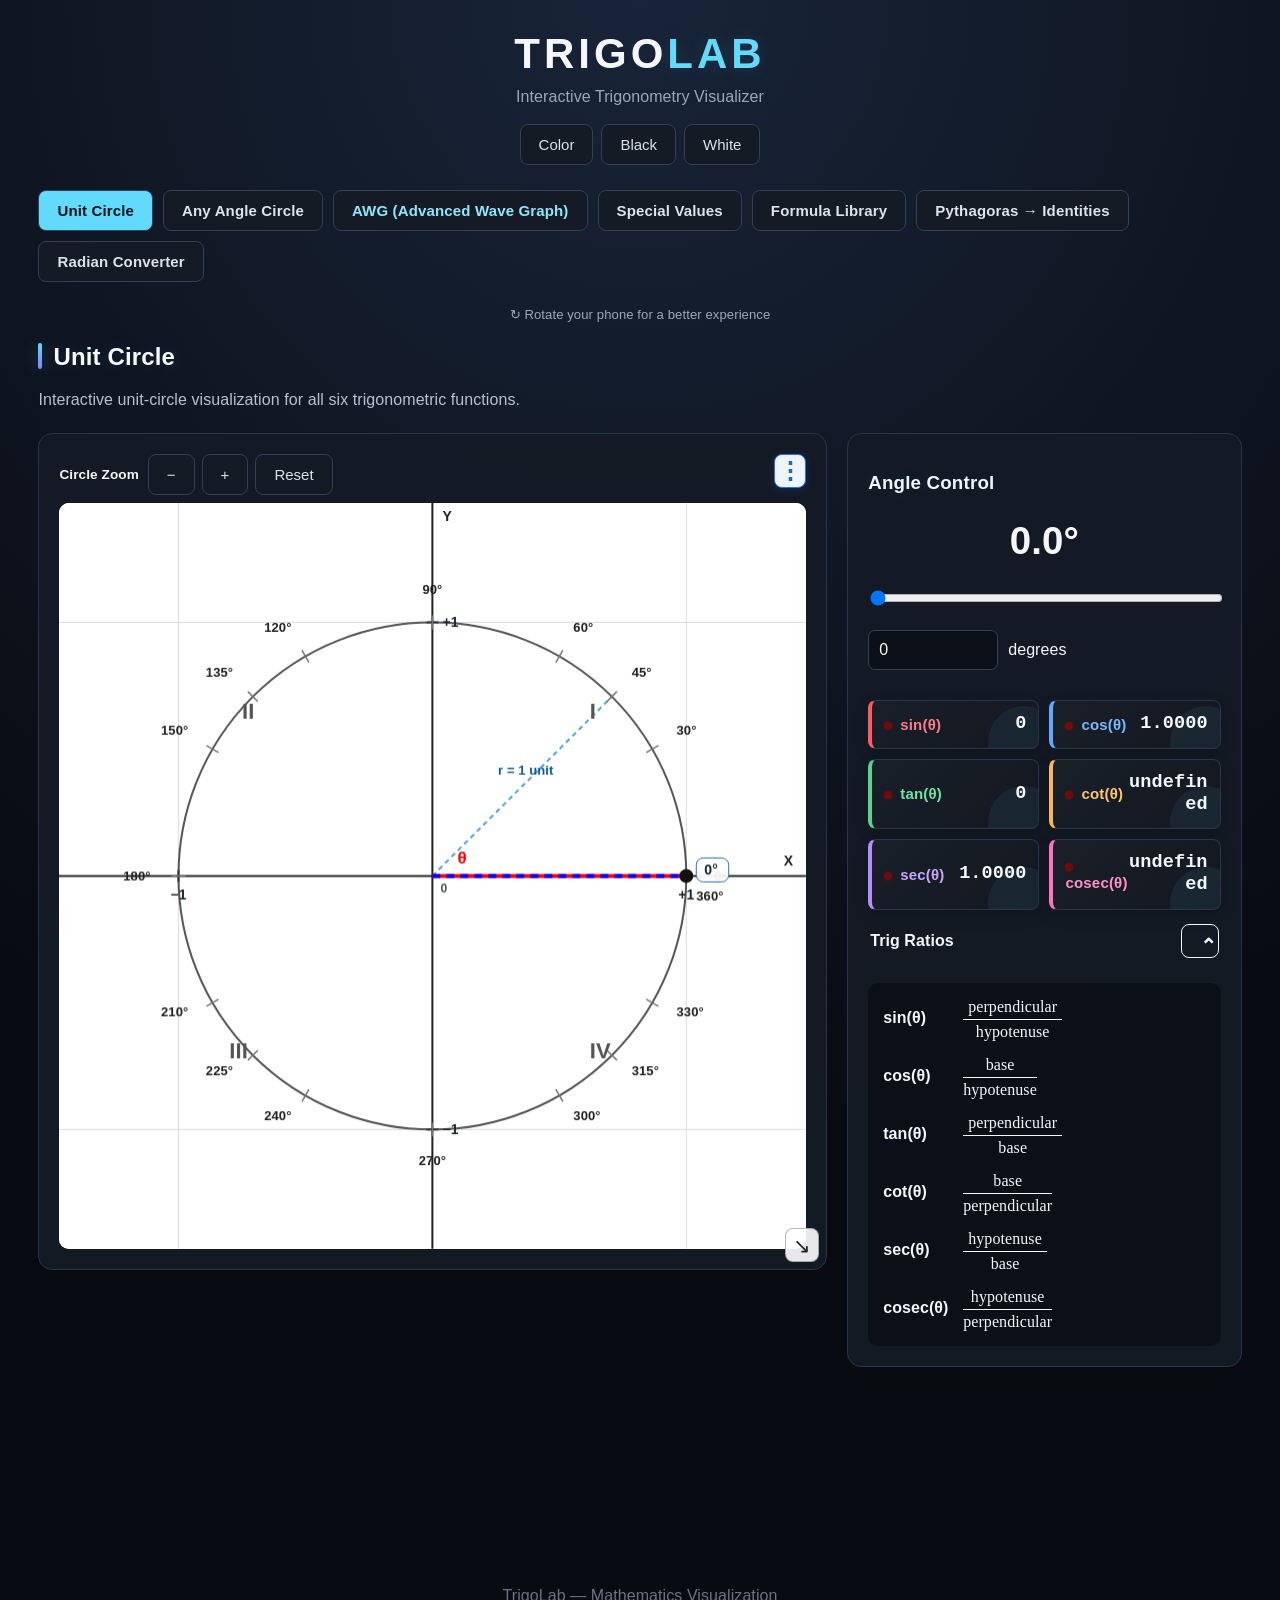
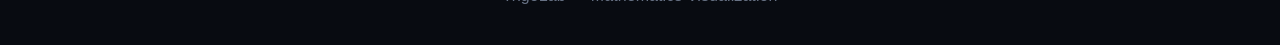
==== commit e7d26379: "Load Any Angle relations feature" ====
--- a/index.html
+++ b/index.html
@@ -36,14 +36,14 @@
 <div class="card control-card"><h3>Angle Control</h3><div class="angle-display"><span id="angleDisplay">0°</span></div><input id="angleSlider" max="360" min="0" step="0.1" type="range" value="0"><div class="angle-input"><input id="angleInput" max="360" min="0" step="0.1" type="number" value="0"><span>degrees</span></div><div class="ratio-box"><div class="ratio red"><span>sin(θ)</span><strong id="sinValue">0</strong></div><div class="ratio blue"><span>cos(θ)</span><strong id="cosValue">1</strong></div><div class="ratio green"><span>tan(θ)</span><strong id="tanValue">0</strong></div><div class="ratio orange"><span>cot(θ)</span><strong id="cotValue">undefined</strong></div><div class="ratio purple"><span>sec(θ)</span><strong id="secValue">1</strong></div><div class="ratio pink"><span>cosec(θ)</span><strong id="cosecValue">undefined</strong></div></div><div class="exact-value-panel" id="combinedExactValue" hidden aria-live="polite"><div class="exact-value-heading">Exact value</div><div class="exact-value-equation" id="combinedExactEquation"></div><div class="exact-value-source">Click an active function when the angle reaches an exact-value angle.</div></div><div class="detail-section-header"><h4>Trig Ratios</h4><button class="section-details-toggle" type="button" aria-expanded="true" aria-label="Hide trig ratio formulas">⌃</button></div><div class="fraction-panel hideable-detail"><div><span class="function-name">sin(θ)</span><div class="fraction"><span>perpendicular</span><span>hypotenuse</span></div></div><div><span class="function-name">cos(θ)</span><div class="fraction"><span>base</span><span>hypotenuse</span></div></div><div><span class="function-name">tan(θ)</span><div class="fraction"><span>perpendicular</span><span>base</span></div></div><div><span class="function-name">cot(θ)</span><div class="fraction"><span>base</span><span>perpendicular</span></div></div><div><span class="function-name">sec(θ)</span><div class="fraction"><span>hypotenuse</span><span>base</span></div></div><div><span class="function-name">cosec(θ)</span><div class="fraction"><span>hypotenuse</span><span>perpendicular</span></div></div></div></div>
 </div>
 </section>
-<section class="page-section" id="freecircle"><div class="section-title"><h2>Angle Explorer — Any Angle</h2><p>Enter any angle: 2°, 35°, 600°, 3656°, 53267°… the circle uses the equivalent position automatically.</p></div><div class="workspace circle-workspace"><div class="card graph-card circle-graph-card ts-any-angle-graph-card" data-resizable-circle="free"><div aria-label="Any angle circle zoom controls" class="circle-zoom-toolbar"><button type="button" class="circle-menu-dots" aria-label="Circle options" aria-expanded="false" onclick="toggleCircleMenu(this)">⋮</button><div class="circle-menu-popup" hidden><button type="button" class="circle-menu-hide" onclick="hideCircleZoomControls(this)">Hide</button><button type="button" class="circle-menu-show" onclick="showCircleZoomControls(this)" hidden>Show controls</button></div><div class="circle-toolbar-controls"><span>Circle Zoom</span><button onclick="changeCircleZoom('free', -1)" type="button">−</button><button onclick="changeCircleZoom('free', 1)" type="button">+</button><button onclick="resetCircleZoom('free')" type="button">Reset</button></div></div><canvas id="freeCircleCanvas" class="circle-canvas"></canvas><button class="circle-resize-handle" type="button" aria-label="Resize Any Angle Circle panel" title="Drag to resize the circle panel">↘</button></div><div class="card control-card"><h3>Enter Any Angle</h3><div class="angle-display"><span id="freeAngleDisplay">0°</span></div><div class="angle-control"><input id="freeAngleSlider" max="360" min="0" step="0.1" type="range" value="0"><div class="angle-control-label"><span>0°</span><span>360°</span></div></div><div class="angle-input"><input id="freeAngleInput" step="any" type="number" value="0"><span>degrees — any number allowed</span></div><div class="detail-section-header any-angle-detail-header"><h4>Angle Details &amp; Triangle</h4><button class="section-details-toggle" type="button" aria-expanded="true" aria-label="Hide angle details and triangle labels">⌃</button></div><div class="any-angle-hideable hideable-detail"><div class="free-angle-info" id="freeAngleInfo"></div><div class="triangle-legend"><div class="legend-item"><span class="legend-line hypotenuse"></span><span>Hypotenuse</span></div><div class="legend-item"><span class="legend-line perpendicular"></span><span>Perpendicular</span></div><div class="legend-item"><span class="legend-line base"></span><span>Base</span></div></div></div><div class="free-ratio-box"><div><span>sin(θ)</span><strong id="freeSin">0</strong></div><div><span>cos(θ)</span><strong id="freeCos">1</strong></div><div><span>tan(θ)</span><strong id="freeTan">0</strong></div><div><span>cot(θ)</span><strong id="freeCot">undefined</strong></div><div><span>sec(θ)</span><strong id="freeSec">1</strong></div><div><span>cosec(θ)</span><strong id="freeCosec">undefined</strong></div></div><div class="exact-value-panel" id="freeExactValue" hidden aria-live="polite"><div class="exact-value-heading">Exact value</div><div class="exact-value-equation" id="freeExactEquation"></div><div class="exact-value-source">Click an active function when the angle reaches an exact-value angle.</div></div></div></div></section>
+<section class="page-section" id="freecircle"><div class="section-title"><h2>Angle Explorer — Any Angle</h2><p>Enter any angle: 2°, 35°, 600°, 3656°, 53267°… the circle uses the equivalent position automatically.</p></div><div class="workspace circle-workspace"><div class="card graph-card circle-graph-card ts-any-angle-graph-card" data-resizable-circle="free"><div aria-label="Any angle circle zoom controls" class="circle-zoom-toolbar"><button type="button" class="circle-menu-dots" aria-label="Circle options" aria-expanded="false" onclick="toggleCircleMenu(this)">⋮</button><div class="circle-menu-popup" hidden><button type="button" class="circle-menu-hide" onclick="hideCircleZoomControls(this)">Hide</button><button type="button" class="circle-menu-show" onclick="showCircleZoomControls(this)" hidden>Show controls</button></div><div class="circle-toolbar-controls"><span>Circle Zoom</span><button onclick="changeCircleZoom('free', -1)" type="button">−</button><button onclick="changeCircleZoom('free', 1)" type="button">+</button><button onclick="resetCircleZoom('free')" type="button">Reset</button></div></div><canvas id="freeCircleCanvas" class="circle-canvas"></canvas><button class="circle-resize-handle" type="button" aria-label="Resize Any Angle Circle panel" title="Drag to resize the circle panel">↘</button></div><div class="card control-card"><h3>Enter Any Angle</h3><div class="angle-display"><span id="freeAngleDisplay">0°</span></div><div class="angle-control"><input id="freeAngleSlider" max="360" min="0" step="0.1" type="range" value="0"><div class="angle-control-label"><span>0°</span><span>360°</span></div></div><div class="angle-input"><input id="freeAngleInput" step="any" type="number" value="0"><span>degrees — any number allowed</span></div><div class="detail-section-header any-angle-detail-header"><h4>Angle Details &amp; Triangle</h4><button class="section-details-toggle" type="button" aria-expanded="true" aria-label="Hide angle details and triangle labels">⌃</button></div><div class="any-angle-hideable hideable-detail"><div class="free-angle-info" id="freeAngleInfo"></div><div class="triangle-legend"><div class="legend-item"><span class="legend-line hypotenuse"></span><span>Hypotenuse</span></div><div class="legend-item"><span class="legend-line perpendicular"></span><span>Perpendicular</span></div><div class="legend-item"><span class="legend-line base"></span><span>Base</span></div></div></div><div class="free-ratio-box"><div><span>sin(θ)</span><strong id="freeSin">0</strong></div><div><span>cos(θ)</span><strong id="freeCos">1</strong></div><div><span>tan(θ)</span><strong id="freeTan">0</strong></div><div><span>cot(θ)</span><strong id="freeCot">undefined</strong></div><div><span>sec(θ)</span><strong id="freeSec">1</strong></div><div><span>cosec(θ)</span><strong id="freeCosec">undefined</strong></div></div><div class="exact-value-panel" id="freeExactValue" hidden aria-live="polite"><div class="exact-value-heading">Exact value</div><div class="exact-value-equation" id="freeExactEquation"></div><div class="exact-value-source">Click an active function when the angle reaches an exact-value angle.</div></div><div class="angle-relations-dock" id="angleRelationsDock"><button class="angle-relations-toggle" id="angleRelationsToggle" type="button" aria-expanded="false" aria-controls="angleRelationsPanel">Show angle relations <span aria-hidden="true">⌄</span></button><div class="angle-relations-panel" id="angleRelationsPanel" hidden><div class="angle-relations-heading"><h4>Related &amp; Coterminal Angles</h4><p>Updates automatically when you change the angle.</p></div><div class="angle-relations-group"><h5>Entered angle &amp; reference angle</h5><div id="angleRelationsSummary" class="angle-relations-summary"></div></div><div class="angle-relations-group"><h5>Related angles <span>(same reference angle)</span></h5><div id="relatedAnglesList" class="angle-relations-list"></div></div><div class="angle-relations-group"><h5>Coterminal angles <span>(same terminal side)</span></h5><div id="coterminalAnglesList" class="angle-relations-list"></div></div></div></div></div></div></section>
 <section class="page-section" id="values"><div class="section-title"><h2>Special Trigonometric Values</h2><p>School-level values are kept separately from additional values.</p></div><div class="card table-card"><h3>School Values</h3><table><thead><tr><th>θ</th><th>sin</th><th>cos</th><th>tan</th><th>cot</th><th>sec</th><th>cosec</th></tr></thead><tbody id="schoolTable"></tbody></table></div><br/><div class="card table-card"><div class="other-values-heading-row"><h3>Other Values</h3><a class="other-values-derivation-link" href="derivations/index.html" aria-label="For derivation click here to open Derivations"><span class="derivation-link-kicker">FOR DERIVATION</span><span class="derivation-link-main">CLICK HERE → DERIVATIONS</span></a></div><table><thead><tr><th>θ</th><th>sin</th><th>cos</th><th>tan</th><th>cot</th><th>sec</th><th>cosec</th></tr></thead><tbody id="otherTable"></tbody></table></div></section>
 <section class="page-section" id="pythagoras"><div class="section-title"><h2>Pythagoras → Trigonometric Identities</h2><p>See exactly how the right-triangle theorem becomes the fundamental identity, then use that identity to derive the other two Pythagorean identities.</p></div><div id="pythagoras-v2-host" class="ts-responsive-wrap" style="margin-block:24px;"></div></section>
 <section class="page-section" id="formulas"><div class="section-title"><h2>Formula Library</h2><p>Formula groups are separated so derivations and proofs can be added later.</p></div><div class="formula-grid"><div class="formula-card"><h3>Basic Ratios</h3><div id="basicFormulas"></div></div><div class="formula-card"><h3>Identities</h3><div id="identityFormulas"></div></div><div class="formula-card"><h3>Addition &amp; Subtraction</h3><button class="derivation-button" type="button" onclick="showDerivationComingSoon(this)">Derivation <span>(in progress ....)</span></button><div id="additionFormulas"></div></div><div class="formula-card"><h3>Reciprocal Functions</h3><div id="reciprocalFormulas"></div></div><div class="formula-card"><h3>Inverse Trigonometric Functions</h3><div id="inverseFormulas"></div></div><div class="formula-card"><h3>Principal Values</h3><div id="principalFormulas"></div></div></div></section>
 <section class="page-section" id="radDerivation"><div class="section-title"><h2>Rad-Derivation</h2><p>Degree ↔ radian conversion tool.</p></div><section aria-label="Degree and radian converter" class="rad-converter-card"><div class="rad-converter-heading"><div><h2>Degree ↔ Radian Converter</h2><p>Degree → radian keeps the exact π form and also shows a decimal. Radian → degree accepts π-form or decimal radians.</p></div></div><div class="rad-converter-grid"><div class="rad-converter-panel"><h3>Degrees → Radians</h3><label for="radDegreeInput">Degree value</label><input aria-label="Degree value" id="radDegreeInput" inputmode="decimal" type="text" value="180"/><button id="radDegreeConvert" type="button">Convert</button><div class="rad-converter-result"><div><span>Exact π form</span><strong id="radDegreeExact">π</strong></div><div><span>Decimal radians</span><strong id="radDegreeDecimal">3.141592654</strong></div></div></div><div class="rad-converter-panel"><h3>Radians → Degrees</h3><label for="radRadianInput">Radian value / expression</label><input id="radRadianInput" aria-describedby="radCalculatorHelp" autocomplete="off" inputmode="decimal" placeholder="Try π/2, 3π/4, or (2π)/3" type="text" value="π/2"/><p class="rad-calculator-help" id="radCalculatorHelp">Tap the keys to insert symbols. Supports π, brackets and + − × ÷.</p><div class="rad-symbol-keyboard" role="group" aria-label="Radian calculator keypad"><button type="button" data-rad-key="π" aria-label="Pi">π</button><button type="button" data-rad-key="(">(</button><button type="button" data-rad-key=")">)</button><button type="button" data-rad-action="backspace" aria-label="Backspace">⌫</button><button type="button" data-rad-action="clear" aria-label="Clear input">AC</button><button type="button" data-rad-key="7">7</button><button type="button" data-rad-key="8">8</button><button type="button" data-rad-key="9">9</button><button type="button" data-rad-key="÷">÷</button><button type="button" data-rad-key="/">/</button><button type="button" data-rad-key="4">4</button><button type="button" data-rad-key="5">5</button><button type="button" data-rad-key="6">6</button><button type="button" data-rad-key="×">×</button><button type="button" data-rad-key="-">−</button><button type="button" data-rad-key="1">1</button><button type="button" data-rad-key="2">2</button><button type="button" data-rad-key="3">3</button><button type="button" data-rad-key="+">+</button><button type="button" data-rad-key=".">.</button><button type="button" data-rad-key="0">0</button><button type="button" data-rad-key="*">×</button><button type="button" data-rad-key="/">/</button><button type="button" data-rad-action="convert" class="rad-key-equals">= Convert</button></div><button id="radRadianConvert" type="button">Convert</button><div class="rad-converter-result"><div><span>Degree value</span><strong id="radRadianDegree">90°</strong></div><div><span>Parsed decimal radians</span><strong id="radRadianDecimal">1.570796327</strong></div></div></div></div><div class="rad-converter-note"><strong>Exact π form examples:</strong> 30° → π/6, 45° → π/4, 60° → π/3, 90° → π/2, 180° → π.</div></section></section>
 </main></div>
 <script src="school-values.js"></script><script src="other-values.js"></script><script src="formulas.js"></script><script src="pythagoras.js"></script><script src="script.js"></script>
-<script src="radian-converter.js"></script>
+<script src="radian-converter.js"></script><script src="any-angle-relations.js"></script>
 <script>document.addEventListener('DOMContentLoaded',function(){if(window.TRIGShipPythagorasV2){window.TRIGShipPythagorasV2.render(document.getElementById('pythagoras-v2-host'));}});</script>
 <footer>TrigoLab — Mathematics Visualization</footer>
 </body></html>
--- a/style.css
+++ b/style.css
@@ -4010,3 +4010,28 @@
   .rad-symbol-keyboard{grid-template-columns:repeat(4,minmax(0,1fr))}
   .rad-symbol-keyboard .rad-key-equals{grid-column:span 2}
 }
+
+
+/* Any Angle — compact, hideable related/coterminal angle explorer */
+.angle-relations-dock{display:flex;flex-direction:column;align-items:flex-end;gap:8px;margin-top:16px;width:100%}
+.angle-relations-toggle{display:inline-flex;align-items:center;justify-content:center;gap:9px;max-width:100%;padding:9px 12px;border:1px solid #61dafb;border-radius:9px;background:transparent;color:inherit;font-size:.88rem;font-weight:750;cursor:pointer;touch-action:manipulation}
+.angle-relations-toggle:hover,.angle-relations-toggle:focus-visible{outline:2px solid #61dafb;outline-offset:2px}
+.angle-relations-toggle span{font-size:1rem;transition:transform .18s ease}
+.angle-relations-toggle[aria-expanded="true"] span{transform:rotate(180deg)}
+.angle-relations-panel{width:min(100%,520px);padding:13px;border:1px solid rgba(128,145,165,.45);border-radius:12px;background:rgba(128,145,165,.07);box-sizing:border-box}
+.angle-relations-panel[hidden]{display:none!important}
+.angle-relations-heading h4{margin:0 0 4px;font-size:1rem}
+.angle-relations-heading p{margin:0 0 12px;font-size:.8rem;opacity:.76}
+.angle-relations-group+.angle-relations-group{margin-top:12px;padding-top:10px;border-top:1px solid rgba(128,145,165,.35)}
+.angle-relations-group h5{margin:0 0 7px;font-size:.88rem}
+.angle-relations-group h5 span{font-size:.78rem;font-weight:500;opacity:.75}
+.angle-relations-summary{font-size:.86rem;line-height:1.6;overflow-wrap:anywhere}
+.angle-relations-list{display:grid;grid-template-columns:repeat(2,minmax(0,1fr));gap:7px}
+.angle-relation-item{display:flex;flex-direction:column;gap:3px;min-width:0;padding:8px 9px;border:1px solid rgba(128,145,165,.32);border-radius:8px;font-size:.84rem;overflow-wrap:anywhere}
+.angle-relation-item strong{font-size:.92rem}
+.angle-relation-item small{font-size:.75rem;opacity:.78}
+.angle-relation-item.is-entered{border-color:#61dafb}
+.angle-relation-note{font-size:.8rem;opacity:.8}
+body.theme-white .angle-relations-panel{background:#f8fafc;border-color:#cbd5e1}
+body.theme-black .angle-relations-panel{background:#101720;border-color:#455163}
+@media(max-width:520px){.angle-relations-panel{padding:10px}.angle-relations-list{grid-template-columns:1fr}.angle-relations-toggle{font-size:.82rem}}
